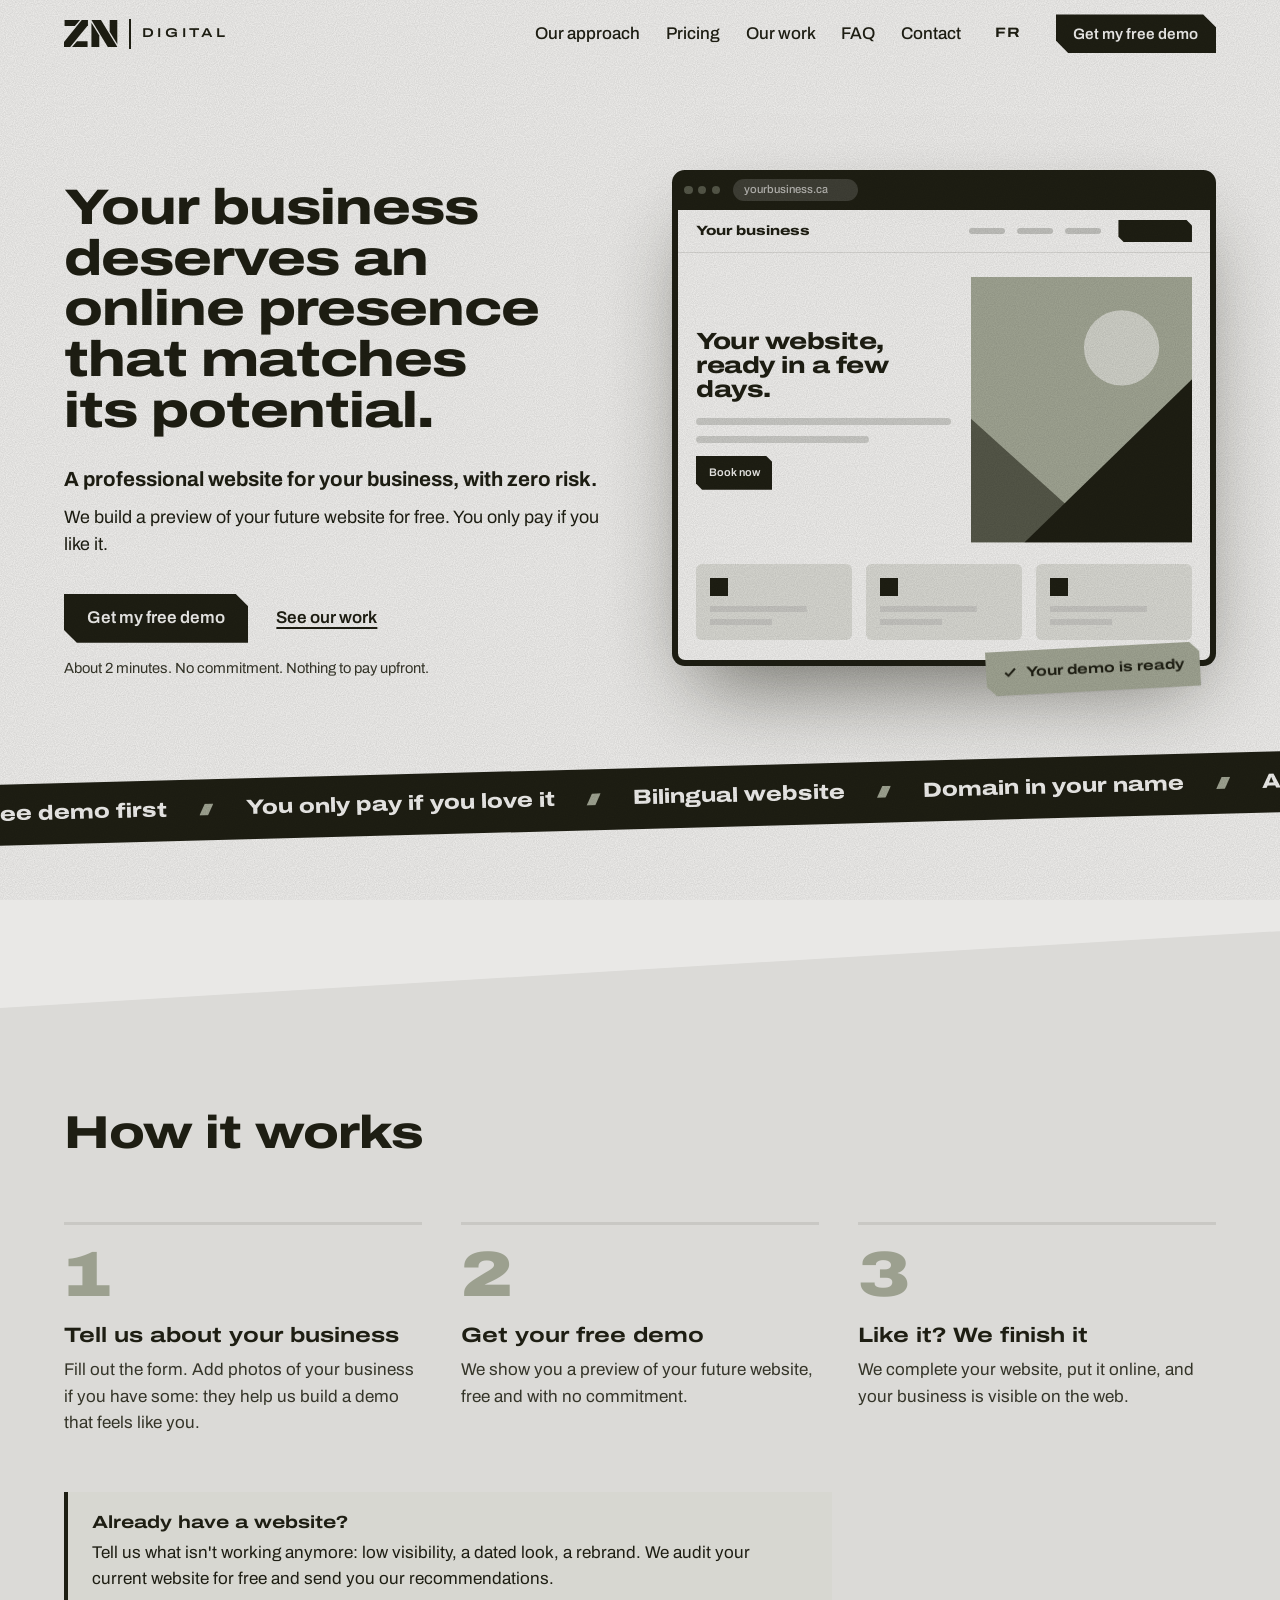
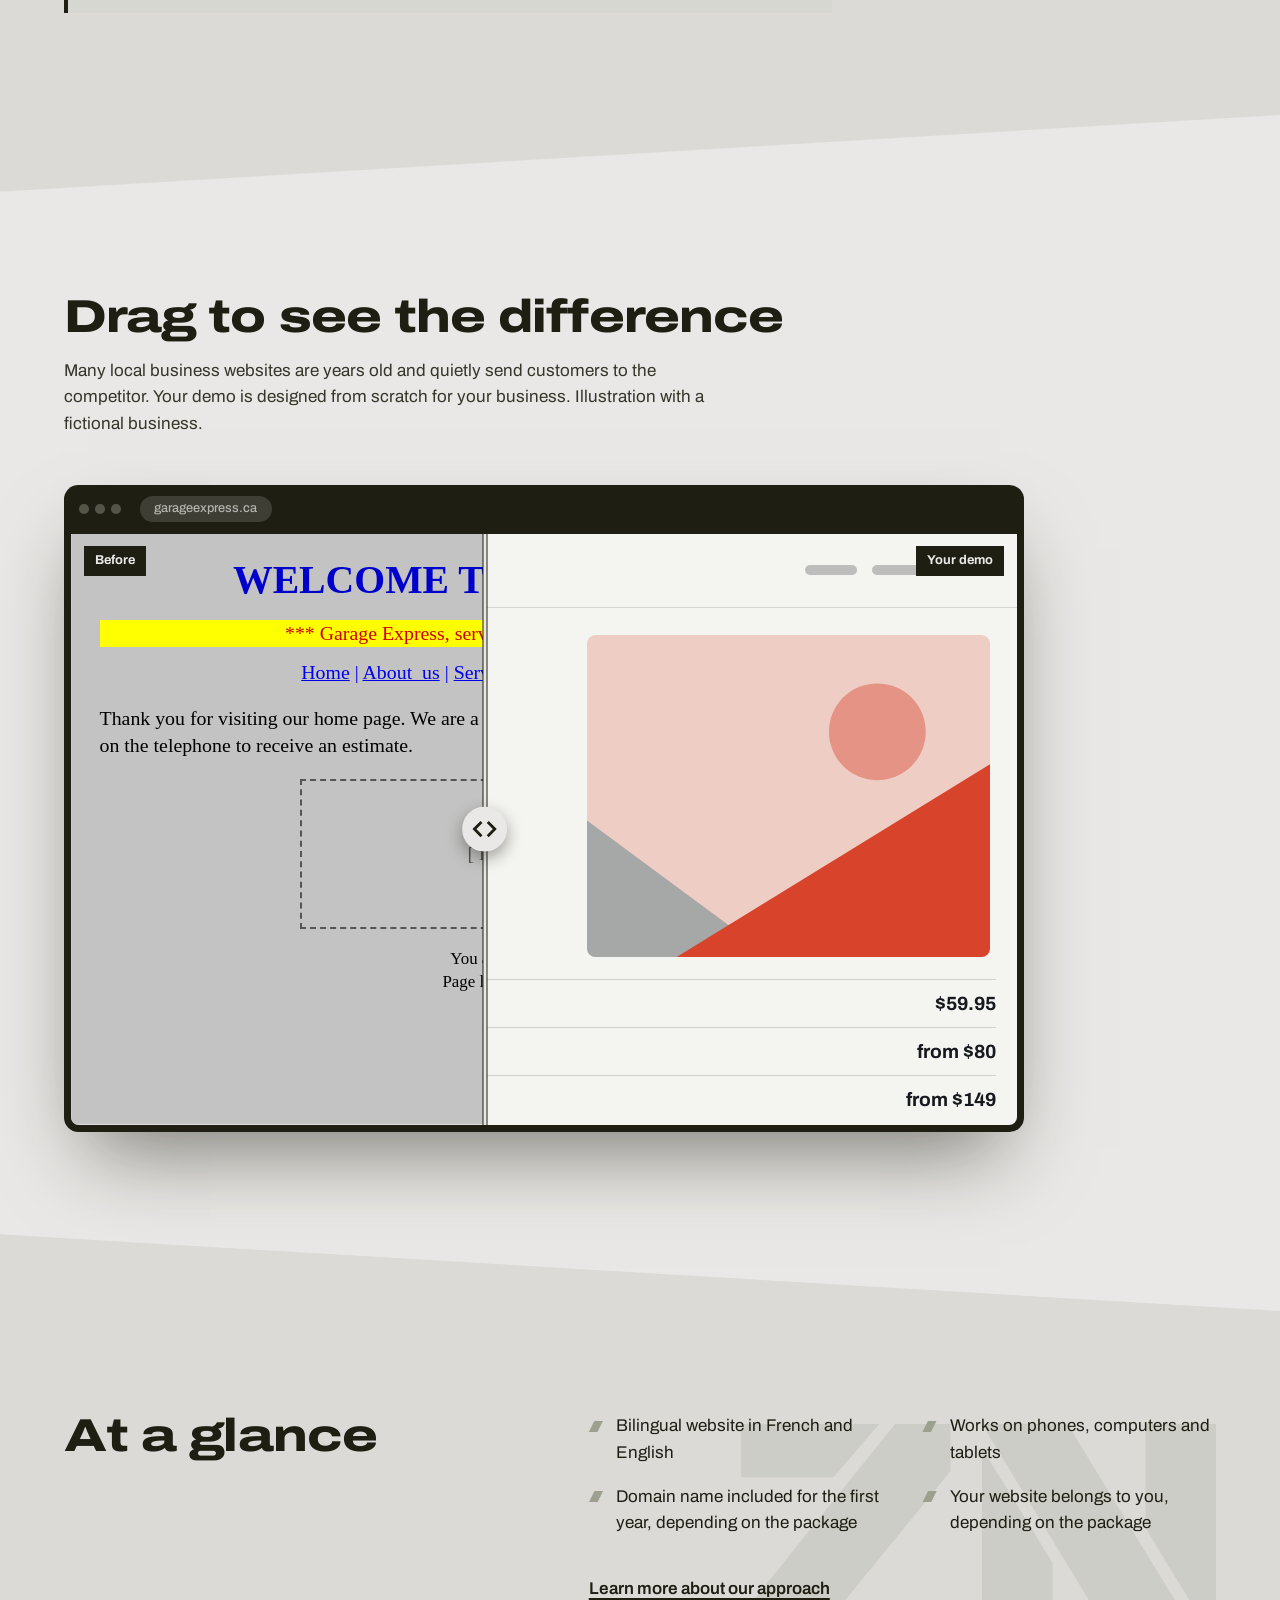
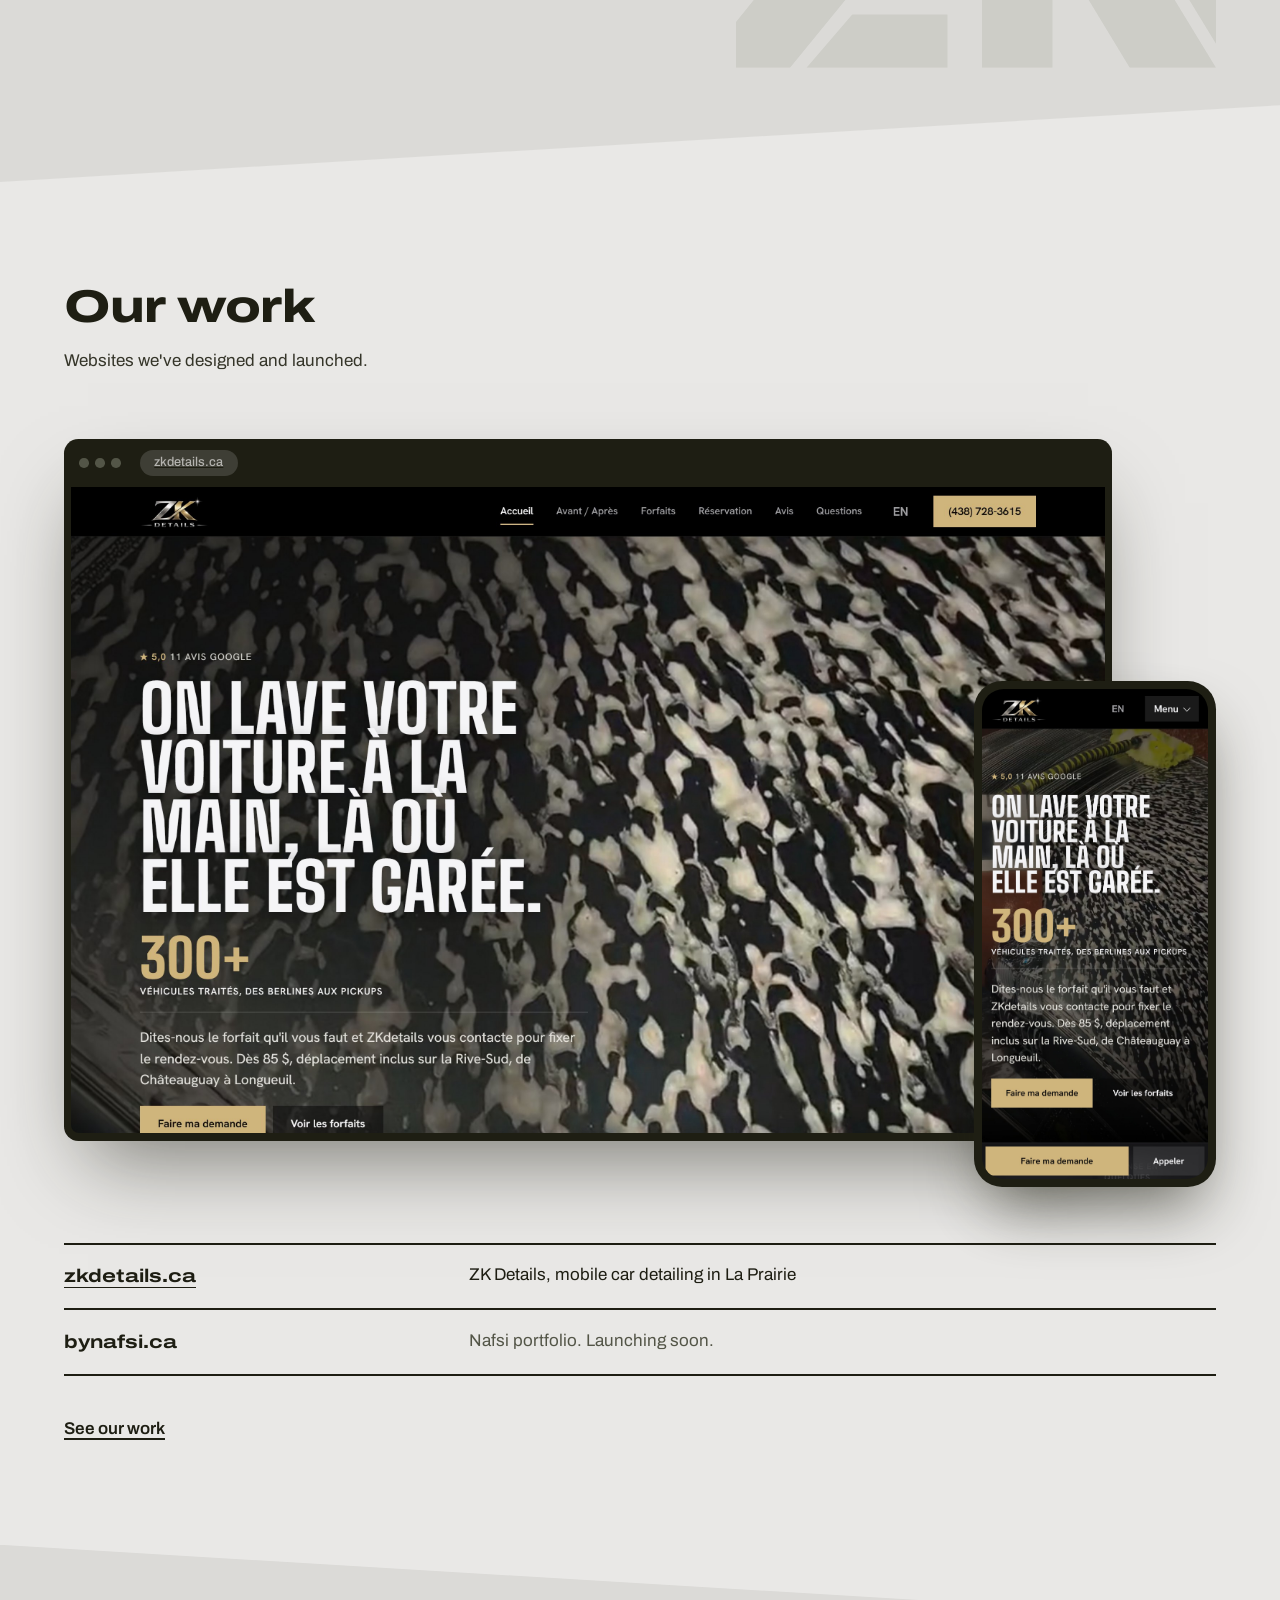
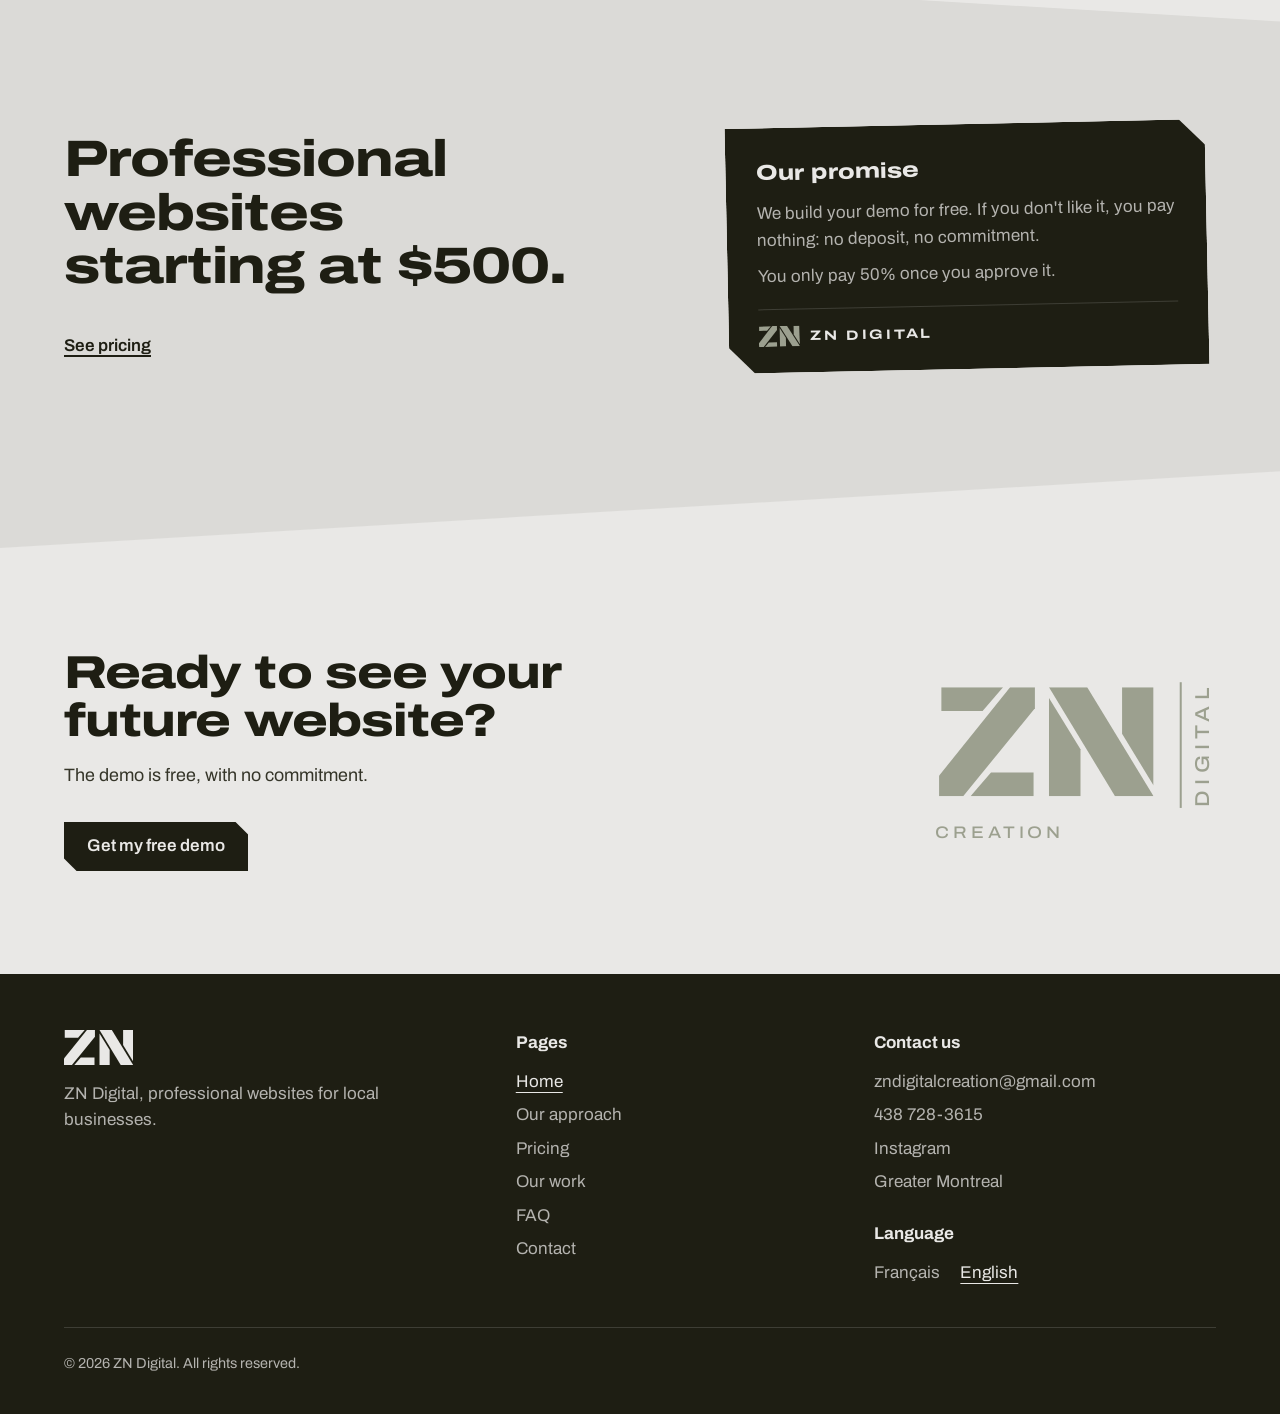
==== en/index.html @ 9d5d1d51 "Fonds crème au lieu du vert : vert réservé aux accents, pied de page kaki Co-Authored-By: Claude Opu" ====
<!doctype html>
<html lang="en-CA">
<head>
  <meta charset="utf-8">
  <meta name="viewport" content="width=device-width, initial-scale=1">
  <title>ZN Digital | Website Design and Marketing in Montreal</title>
  <meta name="description" content="ZN Digital helps Montreal small businesses with website design, SEO, branding and social media. Request a quote.">
  <link rel="canonical" href="https://aymenzakaria66-bot.github.io/zndigital-site/en/">
  <link rel="alternate" hreflang="fr-CA" href="https://aymenzakaria66-bot.github.io/zndigital-site/">
  <link rel="alternate" hreflang="en-CA" href="https://aymenzakaria66-bot.github.io/zndigital-site/en/">
  <link rel="alternate" hreflang="x-default" href="https://aymenzakaria66-bot.github.io/zndigital-site/">
  <meta property="og:title" content="ZN Digital | Website Design and Marketing in Montreal">
  <meta property="og:description" content="ZN Digital helps Montreal small businesses with website design, SEO, branding and social media. Request a quote.">
  <meta property="og:type" content="website">
  <meta property="og:locale" content="en_CA">
  <meta name="theme-color" content="#E9E8E6">
  <link rel="icon" type="image/svg+xml" href="../assets/favicon.svg">
  <link rel="preconnect" href="https://fonts.googleapis.com">
  <link rel="preconnect" href="https://fonts.gstatic.com" crossorigin>
  <link href="https://fonts.googleapis.com/css2?family=Archivo:wdth,wght@62..125,100..900&display=swap" rel="stylesheet">
  <link rel="stylesheet" href="../styles.css">
  <script>document.documentElement.classList.add("js");</script>
  <script type="application/ld+json">
  {
    "@context": "https://schema.org",
    "@type": "ProfessionalService",
    "name": "ZN Digital",
    "description": "Professional website design for businesses in Greater Montreal.",
    "email": "zndigitalcreation@gmail.com",
    "telephone": "+1-438-728-3615",
    "areaServed": "Greater Montreal",
    "sameAs": ["https://www.instagram.com/zndigitalcreation/"]
  }
  </script>
</head>
<body>
  <a class="skip" href="#contenu">Skip to content</a>

  <svg width="0" height="0" class="defs" aria-hidden="true">
    <symbol id="zn" viewBox="0 0 640 325">
      <polygon points="7,0 191,0 130,71 7,71"/>
      <polygon points="212,0 286,0 286,63 72,325 0,325 0,264"/>
      <polygon points="155,254 282,254 282,325 94,325"/>
      <polygon points="328,32 422,185 422,325 328,325"/>
      <polygon points="328,0 442,0 640,325 525,325"/>
      <polygon points="546,0 640,0 640,293 546,139"/>
    </symbol>
  </svg>

  <header class="entete">
    <a class="marque" href="index.html" aria-label="ZN Digital, home">
      <svg class="marque-zn" viewBox="0 0 640 325" aria-hidden="true"><use href="#zn"/></svg>
      <span class="marque-trait" aria-hidden="true"></span>
      <span class="marque-nom">Digital</span>
    </a>
    <nav class="nav" id="nav" aria-label="Main navigation">
      <a href="presentation.html">Our approach</a>
      <a href="forfaits.html">Pricing</a>
      <a href="portfolio.html">Our work</a>
      <a href="faq.html">FAQ</a>
      <a href="contact.html">Contact</a>
      <a class="bouton bouton-encre nav-cta" href="contact.html">Get my free demo</a>
    </nav>
    <a class="langue" href="../index.html" hreflang="fr" lang="fr" aria-label="Version française">FR</a>
    <a class="bouton bouton-encre entete-cta" href="contact.html">Get my free demo</a>
    <button class="menu-bouton" type="button" aria-expanded="false" aria-controls="nav">
      Menu
      <svg viewBox="0 0 16 16" aria-hidden="true"><path d="M7 0h2v7h7v2H9v7H7V9H0V7h7z"/></svg>
    </button>
  </header>

  <main id="contenu">

    <section class="bloc bloc-sauge hero">
      <div class="contenant">
        <div>
          <h1>Your business deserves an online presence that matches its potential.</h1>
          <p class="accroche">A professional website for your business, with zero risk.</p>
          <p class="chapo">We build a preview of your future website for free. You only pay if you like it.</p>
          <div class="actions">
            <a class="bouton bouton-encre" href="contact.html">Get my free demo</a>
            <a class="lien" href="portfolio.html">See our work</a>
          </div>
          <p class="rassurance">About 2 minutes. No commitment. Nothing to pay upfront.</p>
        </div>
        <div class="chantier" role="img" aria-label="Animation: a website builds itself in a browser window.">
          <div class="ch-fenetre">
            <div class="ch-barre"><span></span><span></span><span></span><b class="ch-url"><span style="--n:15">yourbusiness.ca</span></b></div>
            <div class="ch-site">
              <div class="ch-nav">
                <span class="ch-logo">Your business</span>
                <span class="ch-liens"><span></span><span></span><span></span></span>
                <span class="ch-nav-btn"></span>
              </div>
              <div class="ch-hero">
                <div>
                  <p class="ch-titre"><span>Your website,</span><span>ready in a few days.</span></p>
                  <span class="ch-ligne"></span>
                  <span class="ch-ligne courte"></span>
                  <span class="ch-btn">Book now</span>
                </div>
                <svg class="ch-image" viewBox="0 0 100 120" preserveAspectRatio="xMidYMid slice">
                  <rect width="100" height="120" style="fill:var(--sauge)"/>
                  <circle cx="68" cy="32" r="17" style="fill:var(--os);opacity:.6"/>
                  <polygon points="0,120 0,64 62,120" style="fill:var(--encre-mi)"/>
                  <polygon points="24,120 100,46 100,120" style="fill:var(--encre)"/>
                </svg>
              </div>
              <div class="ch-cartes"><span></span><span></span><span></span></div>
            </div>
          </div>
          <p class="ch-badge"><svg viewBox="0 0 16 16"><path d="M6.2 11.6 2.4 7.8l1.4-1.4 2.4 2.4 6-6 1.4 1.4z"/></svg>Your demo is ready</p>
        </div>
      </div>
      <div class="bandeau" aria-hidden="true"><div class="bandeau-piste"><span>Free demo first</span><span>You only pay if you love it</span><span>Bilingual website</span><span>Domain in your name</span><span>A real person answers</span><span>South Shore and Greater Montreal</span><span>Free demo first</span><span>You only pay if you love it</span><span>Bilingual website</span><span>Domain in your name</span><span>A real person answers</span><span>South Shore and Greater Montreal</span></div></div>
      <p class="sr-only">Free demo first. You only pay if you love it. Bilingual website. Domain in your name. A real person answers. South Shore and Greater Montreal.</p>
    </section>

    <section class="bloc bloc-os">
      <div class="contenant">
        <h2>How it works</h2>
        <ol class="etapes">
          <li>
            <h3>Tell us about your business</h3>
            <p>Fill out the form. Add photos of your business if you have some: they help us build a demo that feels like you.</p>
          </li>
          <li>
            <h3>Get your free demo</h3>
            <p>We show you a preview of your future website, free and with no commitment.</p>
          </li>
          <li>
            <h3>Like it? We finish it</h3>
            <p>We complete your website, put it online, and your business is visible on the web.</p>
          </li>
        </ol>
        <div class="note">
          <h3>Already have a website?</h3>
          <p>Tell us what isn't working anymore: low visibility, a dated look, a rebrand. We audit your current website for free and send you our recommendations.</p>
        </div>
      </div>
    </section>


    <section class="bloc bloc-sauge">
      <div class="contenant">
        <h2>Drag to see the difference</h2>
        <p class="intro">Many local business websites are years old and quietly send customers to the competitor. Your demo is designed from scratch for your business. Illustration with a fictional business.</p>
        <div class="comparateur" style="--pos: 50%">
          <div class="cmp-barre" aria-hidden="true"><span></span><span></span><span></span><b class="cmp-url-avant">garageexpress.ca/accueil.htm</b><b class="cmp-url-apres">garageexpress.ca</b></div>
          <div class="cmp-cadre">
            <div class="cmp-apres" aria-hidden="true">
              <div class="mq" style="--m-fond:#F4F4F1;--m-texte:#16191D;--m-accent:#D7432B" data-police="large">
                <div class="mq-site">
                  <div class="mq-nav"><span class="mq-nom">Garage Express</span><span class="mq-liens"><span></span><span></span><span></span></span></div>
                  <div class="mq-hero">
                    <div>
                      <p class="mq-titre">Your car in good hands.</p>
                      <span class="mq-btn">Book an appointment</span>
                    </div>
                    <svg class="mq-image" viewBox="0 0 100 80" preserveAspectRatio="xMidYMid slice">
                      <rect width="100" height="80" style="fill:color-mix(in srgb, var(--m-accent) 22%, var(--m-fond))"/>
                      <circle cx="72" cy="24" r="12" style="fill:color-mix(in srgb, var(--m-accent) 55%, var(--m-fond))"/>
                      <polygon points="0,80 0,46 46,80" style="fill:color-mix(in srgb, var(--m-texte) 35%, var(--m-fond))"/>
                      <polygon points="22,80 100,32 100,80" style="fill:var(--m-accent)"/>
                    </svg>
                  </div>
                  <div class="mq-detail"><ul class="mq-services"><li><span>Oil change</span><b>$59.95</b></li><li><span>Winter tires</span><b>from $80</b></li><li><span>Brakes</span><b>from $149</b></li></ul></div>
                </div>
              </div>
            </div>
            <div class="cmp-avant" aria-hidden="true">
              <p class="va-titre">WELCOME TO OUR WEB SITE!!!</p>
              <p class="va-defile">*** Garage Express, serving the South Shore, call us today!! ***</p>
              <p class="va-menu"><u>Home</u> | <u>About_us</u> | <u>Services.htm</u> | <u>Photos (broken)</u> | <u>Contact!!</u></p>
              <p class="va-texte">Thank you for visiting our home page. We are a company that does quality work for a fair price. Please call us on the telephone to receive an estimate.</p>
              <p class="va-image">[ image not found ]</p>
              <p class="va-compteur">You are visitor No. 004,182<br>Page last updated: 11/03/2012</p>
            </div>
            <span class="cmp-etiquette avant">Before</span>
            <span class="cmp-etiquette apres">Your demo</span>
            <span class="cmp-poignee" aria-hidden="true"></span>
            <input class="cmp-curseur" type="range" min="0" max="100" value="50" aria-label="Compare the old website and the demo">
          </div>
        </div>
      </div>
    </section>

    <section class="bloc bloc-os inverse">
      <svg class="fragment" viewBox="0 0 640 325" aria-hidden="true"><use href="#zn"/></svg>
      <div class="contenant deux">
        <h2>At a glance</h2>
        <div>
          <ul class="puces">
            <li>Bilingual website in French and English</li>
            <li>Works on phones, computers and tablets</li>
            <li>Domain name included for the first year, depending on the package</li>
            <li>Your website belongs to you, depending on the package</li>
          </ul>
          <p class="suite"><a class="lien" href="presentation.html">Learn more about our approach</a></p>
        </div>
      </div>
    </section>

    <section class="bloc bloc-sauge">
      <div class="contenant">
        <h2>Our work</h2>
        <p class="intro">Websites we've designed and launched.</p>
        <a class="vitrine" href="https://zkdetails.ca" target="_blank" rel="noopener" aria-label="Visit zkdetails.ca (new tab)">
          <div class="ecran">
            <div class="ecran-barre" aria-hidden="true"><span></span><span></span><span></span><b>zkdetails.ca</b></div>
            <div class="ecran-vue">
              <div class="ecran-page">
                <img src="../assets/zkdetails-ordi.jpg" alt="The ZK Details website on a computer" width="2880" height="1800" loading="lazy">
                <img src="../assets/zkdetails-suite-1.jpg" alt="" width="2160" height="1350" loading="lazy">
                <img src="../assets/zkdetails-suite-2.jpg" alt="" width="2160" height="1350" loading="lazy">
                <img src="../assets/zkdetails-suite-3.jpg" alt="" width="2160" height="1350" loading="lazy">
                <img src="../assets/zkdetails-suite-4.jpg" alt="" width="2160" height="1350" loading="lazy">
              </div>
            </div>
          </div>
          <div class="telephone">
            <img src="../assets/zkdetails-mobile.jpg" alt="The same website on a phone" width="1170" height="2532" loading="lazy">
          </div>
        </a>
        <ul class="projets">
          <li><a class="domaine" href="https://zkdetails.ca" target="_blank" rel="noopener">zkdetails.ca</a><span>ZK Details, mobile car detailing in La Prairie</span></li>
          <li><span class="domaine">bynafsi.ca</span><span class="attente">Nafsi portfolio. Launching soon.</span></li>
        </ul>
        <p class="suite"><a class="lien" href="portfolio.html">See our work</a></p>
      </div>
    </section>

    <section class="bloc bloc-os inverse prix">
      <div class="contenant">
        <div>
          <h2>Professional websites starting at $500.</h2>
          <p class="suite"><a class="lien" href="forfaits.html">See pricing</a></p>
        </div>
        <div class="engagement">
          <p class="engagement-titre">Our promise</p>
          <p>We build your demo for free. If you don't like it, you pay nothing: no deposit, no commitment.</p>
          <p>You only pay 50% once you approve it.</p>
          <p class="engagement-signature"><svg viewBox="0 0 640 325" aria-hidden="true"><use href="#zn"/></svg>ZN Digital</p>
        </div>
      </div>
    </section>

    <section class="bloc bloc-sauge appel">
      <svg class="fragment gauche" viewBox="0 0 640 325" aria-hidden="true"><use href="#zn"/></svg>
      <div class="contenant">
        <svg class="embleme logo-complet sur-encre" viewBox="-15 -20 840 480" aria-hidden="true"><use href="#zn" width="640" height="325"/><rect x="718" y="-15" width="6" height="375"/><text transform="translate(805 357) rotate(-90)" font-size="60" textLength="357" lengthAdjust="spacing">DIGITAL</text><text x="-12" y="451" font-size="50" textLength="374" lengthAdjust="spacing">CREATION</text></svg>
        <h2>Ready to see your future website?</h2>
        <p>The demo is free, with no commitment.</p>
        <a class="bouton bouton-encre" href="contact.html">Get my free demo</a>
      </div>
    </section>
  </main>

  <div class="barre-mobile">
    <a class="bouton bouton-os" href="tel:+14387283615">Call</a>
    <a class="bouton bouton-encre" href="contact.html">My free demo</a>
  </div>

  <footer class="pied">
    <div class="contenant pied-grille">
      <div class="pied-marque">
        <svg viewBox="0 0 640 325" role="img" aria-label="ZN Digital"><use href="#zn"/></svg>
        <p>ZN Digital, professional websites for local businesses.</p>
      </div>
      <nav aria-label="Footer">
        <p class="pied-titre">Pages</p>
        <ul>
          <li><a href="index.html" aria-current="page">Home</a></li>
          <li><a href="presentation.html">Our approach</a></li>
          <li><a href="forfaits.html">Pricing</a></li>
          <li><a href="portfolio.html">Our work</a></li>
          <li><a href="faq.html">FAQ</a></li>
          <li><a href="contact.html">Contact</a></li>
        </ul>
      </nav>
      <div>
        <p class="pied-titre">Contact us</p>
        <ul>
          <li><a href="mailto:zndigitalcreation@gmail.com">zndigitalcreation@gmail.com</a></li>
          <li><a href="tel:+14387283615">438 728-3615</a></li>
          <li><a href="https://www.instagram.com/zndigitalcreation/" target="_blank" rel="noopener">Instagram</a></li>
          <li>Greater Montreal</li>
        </ul>
        <p class="pied-titre pied-langues-titre">Language</p>
        <p class="pied-langues">
          <a href="../index.html" hreflang="fr" lang="fr">Français</a>
          <a href="index.html" hreflang="en" lang="en" aria-current="true">English</a>
        </p>
      </div>
      <p class="pied-bas">© <span id="annee">2026</span> ZN Digital. All rights reserved.</p>
    </div>
  </footer>

  <script src="../script.js"></script>
</body>
</html>
---- styles.css ----
/* ZN Digital : les couleurs exactes des logos.
   Vert (#9CA08F) et crème (#E9E8E6), celles du logo crème sur vert, sont les couleurs principales.
   Le kaki foncé (#1E1E13) est tertiaire : texte, boutons et petits accents.
   Les nuances plus bas sont des mélanges de ces trois couleurs. */
:root {
  --sauge: #9CA08F;
  --encre: #1E1E13;
  --os: #E9E8E6;

  --sauge-fonce: color-mix(in srgb, var(--encre) 10%, var(--sauge));
  --encre-mi: color-mix(in srgb, var(--encre) 58%, var(--sauge));
  --encre-doux: color-mix(in srgb, var(--encre) 82%, var(--sauge));
  --encre-trait: color-mix(in srgb, var(--os) 16%, var(--encre));
  --os-doux: color-mix(in srgb, var(--os) 74%, var(--encre));

  --large: "wdth" 125;
  --marge: clamp(1.25rem, 5vw, 5rem);
  --coupe: clamp(2rem, 6vw, 6rem);      /* hauteur des coupes diagonales */
  --respire: clamp(4rem, 8vw, 7rem);    /* espace vertical des sections */
  --ease: cubic-bezier(.2, .8, .2, 1);
}

*, *::before, *::after { box-sizing: border-box; }

html { scroll-behavior: smooth; scroll-padding-top: 5rem; }

body {
  margin: 0;
  background: var(--sauge);
  color: var(--encre);
  font-family: "Archivo", "Helvetica Neue", Arial, sans-serif;
  font-size: 1.0625rem;
  line-height: 1.55;
  -webkit-font-smoothing: antialiased;
}

h1, h2, h3, p, ul, ol, dl, dd, fieldset { margin: 0; padding: 0; }
ul, ol { list-style: none; }
fieldset { border: 0; min-width: 0; }
a { color: inherit; }
svg { display: block; }
img { max-width: 100%; }
.defs { position: absolute; }

h1, h2 {
  font-variation-settings: var(--large);
  font-weight: 800;
  letter-spacing: -0.02em;
  text-wrap: balance;
}
h1 { font-size: clamp(2.3rem, 4.8vw, 4.4rem); line-height: 1.02; }
h2 { font-size: clamp(1.9rem, 3.6vw, 3.25rem); line-height: 1.04; max-width: 20ch; }
h3 { font-variation-settings: var(--large); font-weight: 700; font-size: 1.3rem; line-height: 1.2; }

.chapo { font-size: clamp(1.1rem, 1.4vw, 1.3rem); line-height: 1.5; max-width: 36em; }

:focus-visible { outline: 3px solid currentColor; outline-offset: 3px; }

.skip {
  position: absolute; left: 1rem; top: -4rem; z-index: 40;
  background: var(--encre); color: var(--os); padding: .6rem 1rem;
}
.skip:focus { top: 1rem; }

.contenant { position: relative; z-index: 1; max-width: 82rem; margin-inline: auto; padding-inline: var(--marge); }

/* ---------- Boutons et liens ---------- */
.bouton {
  display: inline-block;
  font: inherit; font-weight: 600; line-height: 1.2;
  padding: .9rem 1.45rem;
  border: 0; text-decoration: none; cursor: pointer;
  /* coin coupé, comme les lettres du logo ; balayage diagonal au survol */
  clip-path: polygon(0 0, calc(100% - .8rem) 0, 100% .8rem, 100% 100%, .8rem 100%, 0 calc(100% - .8rem));
  background-size: 260% 100%;
  background-position: 100% 0;
  transition: background-position .45s var(--ease);
}
.bouton:hover { background-position: 0 0; }
.bouton:focus-visible { clip-path: none; }
.bouton-encre { color: var(--os); background-image: linear-gradient(115deg, var(--encre-mi) 50%, var(--encre) 50.1%); }
.bouton-os { color: var(--encre); background-image: linear-gradient(115deg, var(--sauge) 50%, var(--os) 50.1%); }

.lien { font-weight: 600; text-underline-offset: .25em; text-decoration-thickness: 2px; }
.lien:hover { text-decoration-thickness: 3px; }

.actions { display: flex; flex-wrap: wrap; align-items: center; gap: 1rem 1.75rem; margin-top: 2.25rem; }

/* ---------- En-tête ---------- */
.entete {
  position: sticky; top: 0; z-index: 20;
  display: flex; align-items: center; gap: 2rem;
  padding: .9rem var(--marge);
  background: var(--sauge);
  transition: box-shadow .25s;
}
.entete.defilee { box-shadow: 0 .7rem 1.6rem -1rem rgba(30, 30, 19, .65); }
.marque { display: flex; align-items: center; gap: .7rem; text-decoration: none; margin-right: auto; }
.marque-zn { height: 1.7rem; width: auto; fill: currentColor; }
.marque-trait { width: 2px; height: 1.9rem; background: currentColor; }
.marque-nom {
  font-variation-settings: var(--large); font-weight: 600;
  font-size: .8rem; letter-spacing: .28em; text-transform: uppercase;
}
.nav { display: flex; align-items: center; gap: 1.6rem; }
.nav a { text-decoration: none; font-weight: 500; }
.nav a:hover, .nav a[aria-current="page"] { text-decoration: underline; text-underline-offset: .3em; text-decoration-thickness: 2px; }
.nav a.nav-cta { display: none; text-decoration: none; }
.entete-cta { padding: .65rem 1.1rem; font-size: .95rem; }
.langue {
  font-variation-settings: var(--large); font-weight: 700; font-size: .85rem; letter-spacing: .08em;
  text-decoration: none; padding: .3rem .15rem; border-bottom: 2px solid transparent;
}
.langue:hover { border-bottom-color: currentColor; }
.menu-bouton {
  display: none; align-items: center; gap: .55rem;
  font: inherit; font-weight: 600; color: var(--encre);
  background: none; border: 2px solid var(--encre); padding: .45rem .9rem; cursor: pointer;
}
.menu-bouton svg { width: 1rem; height: 1rem; fill: currentColor; transition: transform .25s var(--ease); }
.menu-bouton[aria-expanded="true"] svg { transform: rotate(45deg); }

/* ---------- Sections et coupes diagonales ---------- */
.bloc { position: relative; overflow: clip; padding: var(--respire) 0 calc(var(--respire) + var(--coupe)); }
.bloc + .bloc {
  margin-top: calc(var(--coupe) * -1);
  padding-top: calc(var(--respire) + var(--coupe));
  clip-path: polygon(0 var(--coupe), 100% 0, 100% 100%, 0 100%);
}
.bloc + .bloc.inverse { clip-path: polygon(0 0, 100% var(--coupe), 100% 100%, 0 100%); }
main > .bloc:last-child { padding-bottom: var(--respire); }
.bloc-sauge { background: var(--sauge); }
.bloc-os { background: var(--os); }
.bloc-encre { background: var(--encre); color: var(--os); }

.intro { margin-top: 1rem; max-width: 40em; }
.bloc-os .intro { color: var(--encre-doux); }
.bloc-encre .intro { color: var(--os-doux); }

/* Grands fragments du monogramme en fond */
.fragment {
  position: absolute; right: -14%; bottom: -4%; width: min(76rem, 95vw); height: auto;
  pointer-events: none;
  transform: translateY(var(--par, 0px)) rotate(-7deg);
}
.fragment.gauche { right: auto; left: -18%; bottom: auto; top: 14%; transform: translateY(var(--par, 0px)) rotate(6deg); }
.bloc-sauge .fragment { fill: var(--sauge-fonce); }
.bloc-encre .fragment { fill: color-mix(in srgb, var(--os) 5%, var(--encre)); }

/* ---------- Haut de page : accueil ---------- */
.hero .contenant {
  display: grid; grid-template-columns: minmax(0, 1fr) minmax(0, 1fr);
  align-items: center; gap: clamp(2rem, 5vw, 5rem); max-width: 90rem;
}
.hero h1 { max-width: 18ch; font-size: clamp(2.2rem, 3.9vw, 3.7rem); }
.accroche { margin-top: 1.75rem; font-weight: 700; font-size: clamp(1.15rem, 1.6vw, 1.4rem); max-width: 30em; }
.hero .chapo { margin-top: .5rem; }
/* Démo qui se construit dans une fenêtre de navigateur (une seule fois, au chargement) */
.chantier { position: relative; container-type: inline-size; padding-bottom: 1.6rem; }
.ch-fenetre {
  font-size: 2.6cqi;
  background: var(--encre); border-radius: .9em; padding: 0 .4em .4em;
  box-shadow: 0 2.5rem 5rem -1.5rem rgba(30, 30, 19, .6);
  animation: ch-entree .6s var(--ease) .1s both;
}
.ch-barre { display: flex; align-items: center; gap: .38em; padding: .65em .45em; }
.ch-barre > span { width: .6em; height: .6em; border-radius: 50%; background: var(--encre-mi); }
.ch-url {
  margin-left: .7em; padding: .2em .9em; border-radius: 1em; min-width: 11em;
  background: var(--encre-trait); color: var(--os-doux); font-weight: 500; font-size: .8em;
}
.ch-url span { display: inline-block; animation: ch-taper .7s steps(var(--n)) .55s both; }
.ch-site { background: var(--os); border-radius: 0 0 .5em .5em; overflow: hidden; color: var(--encre); }

.ch-nav {
  display: flex; align-items: center; gap: 1.2em; height: 3em; padding: 0 1.3em;
  border-bottom: 1px solid color-mix(in srgb, var(--encre) 12%, var(--os));
  animation: ch-descendre .5s var(--ease) 1.2s both;
}
.ch-logo { font-variation-settings: var(--large); font-weight: 800; font-size: .95em; margin-right: auto; }
.ch-liens { display: flex; gap: .8em; }
.ch-liens span { width: 2.6em; height: .42em; border-radius: .3em; background: color-mix(in srgb, var(--encre) 22%, var(--os)); }
.ch-nav-btn {
  width: 5.2em; height: 1.6em; background: var(--encre);
  clip-path: polygon(0 0, calc(100% - .4em) 0, 100% .4em, 100% 100%, .4em 100%, 0 calc(100% - .4em));
}

.ch-hero { display: grid; grid-template-columns: minmax(0, 1.15fr) minmax(0, 1fr); gap: 1.4em; padding: 1.7em 1.3em 1.5em; align-items: center; }
.ch-titre { font-variation-settings: var(--large); font-weight: 800; font-size: 1.65em; line-height: 1.04; letter-spacing: -.02em; }
.ch-titre span { display: block; animation: ch-coupe .8s var(--ease) both; }
.ch-titre span:first-child { animation-delay: 1.65s; }
.ch-titre span:last-child { animation-delay: 1.8s; }
.ch-ligne {
  display: block; height: .5em; margin-top: .75em; border-radius: .3em;
  background: color-mix(in srgb, var(--encre) 18%, var(--os));
  transform-origin: left; animation: ch-etirer .5s var(--ease) 2.1s both;
}
.ch-ligne:first-of-type { margin-top: 1.1em; }
.ch-ligne.courte { width: 68%; animation-delay: 2.2s; }
.ch-btn {
  display: inline-block; margin-top: 1.2em; padding: .75em 1.15em;
  background: var(--encre); color: var(--os); font-size: .78em; font-weight: 600;
  clip-path: polygon(0 0, calc(100% - .55em) 0, 100% .55em, 100% 100%, .55em 100% , 0 calc(100% - .55em));
  animation: ch-surgir .45s cubic-bezier(.3, 1.6, .5, 1) 2.45s both;
}
.ch-image { display: block; width: 100%; height: auto; aspect-ratio: 5 / 6; animation: ch-balayer .9s var(--ease) 1.4s both; }

.ch-cartes { display: grid; grid-template-columns: repeat(3, minmax(0, 1fr)); gap: 1em; padding: 0 1.3em 1.4em; }
.ch-cartes span {
  height: 5.4em; border-radius: .4em;
  background:
    linear-gradient(var(--encre) 0 0) 1em 1em / 1.3em 1.3em no-repeat,
    linear-gradient(color-mix(in srgb, var(--encre) 20%, var(--os)) 0 0) 1em 3em / 62% .45em no-repeat,
    linear-gradient(color-mix(in srgb, var(--encre) 20%, var(--os)) 0 0) 1em 3.9em / 40% .45em no-repeat,
    color-mix(in srgb, var(--sauge) 30%, var(--os));
  animation: ch-monter .5s var(--ease) both;
}
.ch-cartes span:nth-child(1) { animation-delay: 2.65s; }
.ch-cartes span:nth-child(2) { animation-delay: 2.77s; }
.ch-cartes span:nth-child(3) { animation-delay: 2.89s; }

.ch-badge {
  position: absolute; right: 1rem; bottom: 0;
  display: flex; align-items: center; gap: .55em;
  padding: .8em 1.15em; background: var(--os); color: var(--encre);
  font-variation-settings: var(--large); font-weight: 700; font-size: clamp(.85rem, 1.1vw, 1rem);
  clip-path: polygon(0 0, calc(100% - .7em) 0, 100% .7em, 100% 100%, .7em 100%, 0 calc(100% - .7em));
  filter: drop-shadow(0 .8rem 1.2rem rgba(30, 30, 19, .35));
  transform: rotate(-3deg);
  animation: ch-tampon .5s cubic-bezier(.3, 1.5, .5, 1) 3.3s both;
}
.ch-badge svg { width: 1.15em; height: 1.15em; fill: var(--encre); }
/* L'animation attend que la fenêtre soit visible (utile sur téléphone, où elle est sous le texte) */
.js .chantier:not(.joue) .ch-fenetre,
.js .chantier:not(.joue) .ch-fenetre *,
.js .chantier:not(.joue) .ch-badge { animation-play-state: paused; }

@keyframes ch-entree  { from { opacity: 0; transform: translateY(1.5rem) scale(.97); } }
@keyframes ch-taper   { from { clip-path: inset(0 100% 0 0); } to { clip-path: inset(0 0 0 0); } }
@keyframes ch-descendre { from { opacity: 0; transform: translateY(-100%); } }
@keyframes ch-coupe   { from { clip-path: polygon(0 -10%, 0 -10%, -15% 115%, 0 115%); } to { clip-path: polygon(0 -10%, 115% -10%, 100% 115%, 0 115%); } }
@keyframes ch-etirer  { from { transform: scaleX(0); } }
@keyframes ch-surgir  { from { opacity: 0; transform: scale(.6); } }
@keyframes ch-balayer { from { clip-path: polygon(0 0, 0 0, 0 100%, 0 100%); } to { clip-path: polygon(0 0, 130% 0, 100% 100%, 0 100%); } }
@keyframes ch-monter  { from { opacity: 0; transform: translateY(1em); } }
@keyframes ch-tampon  { from { opacity: 0; transform: rotate(-3deg) scale(1.5); } }

/* ---------- Haut de page : pages intérieures ---------- */
.tete { padding-top: clamp(3rem, 7vw, 6rem); }
.tete h1 { max-width: 18ch; }
.tete .chapo { margin-top: 1.5rem; }
.tete .fragment { width: min(46rem, 72vw); right: -8%; top: 8%; bottom: auto; }

/* ---------- Mises en page communes ---------- */
.deux {
  display: grid; grid-template-columns: minmax(0, 1fr) minmax(0, 1.4fr);
  gap: 2rem clamp(2rem, 6vw, 6rem); align-items: start;
}
.texte p { max-width: 36em; }
.texte p + p { margin-top: 1rem; }
.texte h3 + p { margin-top: .7rem; }
.texte h3 { font-size: clamp(1.35rem, 2.2vw, 1.8rem); font-weight: 800; }

/* Liste à puces en forme de coupe */
.puces { display: grid; grid-template-columns: repeat(2, minmax(0, 1fr)); gap: 1.1rem 2.5rem; }
.puces li { position: relative; padding-left: 1.7rem; }
.puces li::before {
  content: ""; position: absolute; left: 0; top: .42em;
  width: .9rem; height: .72rem; background: currentColor;
  clip-path: polygon(40% 0, 100% 0, 60% 100%, 0 100%);
}
.bloc-encre .puces li::before { background: var(--sauge); }
.puces.une { grid-template-columns: 1fr; }

/* Étapes : la ligne se trace et les chiffres se remplissent au défilement */
.etapes {
  counter-reset: etape;
  display: grid; grid-template-columns: repeat(3, minmax(0, 1fr));
  gap: 2.5rem clamp(1.5rem, 3vw, 3rem);
  margin-top: clamp(2.5rem, 5vw, 4rem);
}
.etapes li {
  --f: 1;
  counter-increment: etape; position: relative;
  padding-top: 1.1rem; border-top: 3px solid color-mix(in srgb, var(--encre) 16%, var(--os));
}
.js .etapes li { --f: 0; }
.etapes li::after {
  content: ""; position: absolute; left: 0; top: -3px; width: 100%; height: 3px;
  background: var(--encre); transform: scaleX(var(--f)); transform-origin: left;
}
.etapes li::before {
  content: counter(etape); display: block;
  font-variation-settings: var(--large); font-weight: 900;
  font-size: clamp(3rem, 5vw, 4.5rem); line-height: 1; margin-bottom: 1rem;
  color: color-mix(in srgb, var(--encre) calc(var(--f) * 100%), var(--sauge));
}
.etapes p { margin-top: .6rem; color: var(--encre-doux); max-width: 26em; }

.note {
  margin-top: clamp(2.5rem, 5vw, 3.5rem); max-width: 48rem;
  padding: 1.25rem 1.5rem; border-left: 4px solid var(--encre);
  background: color-mix(in srgb, var(--sauge) 24%, var(--os));
}
.note h3 { font-size: 1.1rem; }
.note p { margin-top: .4rem; }

.suite { margin-top: 2.5rem; }

/* ---------- Réalisations : le site du client dans une fenêtre et un téléphone ---------- */
.vitrine {
  display: block; position: relative; perspective: 1600px;
  margin-top: clamp(2.5rem, 5vw, 4rem);
  padding: 0 clamp(1.5rem, 9%, 7rem) clamp(1.5rem, 4%, 3rem) 0;
}
.vitrine img { display: block; width: 100%; height: auto; }
.ecran {
  background: var(--encre); border-radius: .9rem; padding: 0 .45rem .45rem;
  box-shadow: 0 2.5rem 5rem -1.5rem rgba(30, 30, 19, .55);
  transform: rotateX(calc(var(--rx, 0) * 1deg)) rotateY(calc(var(--ry, 0) * 1deg));
  transition: transform .35s var(--ease);
}
.ecran-barre { display: flex; align-items: center; gap: .4rem; padding: .7rem .5rem; }
.ecran-barre span { width: .6rem; height: .6rem; border-radius: 50%; background: var(--encre-mi); }
.ecran-barre b {
  margin-left: .8rem; padding: .2rem .9rem; border-radius: 1rem;
  background: var(--encre-trait); color: var(--os-doux); font-weight: 500; font-size: .8rem;
}
.ecran-vue { aspect-ratio: 16 / 10; overflow: hidden; border-radius: 0 0 .5rem .5rem; }
.ecran-page { transition: transform 1.2s cubic-bezier(.3, 0, .2, 1); }
.vitrine.defile .ecran-page { transform: translateY(-80%); transition: transform 14s linear; }
.telephone {
  position: absolute; right: 0; bottom: 0; width: 21%;
  background: var(--encre); border-radius: clamp(.8rem, 2.2vw, 2rem); padding: clamp(.25rem, .6vw, .5rem);
  box-shadow: 0 2rem 4rem -1rem rgba(30, 30, 19, .65);
  transform: translate(calc(var(--ry, 0) * -3px), calc(var(--rx, 0) * 3px));
  transition: transform .35s var(--ease);
}
.telephone img { border-radius: clamp(.6rem, 1.7vw, 1.55rem); }

.fiche {
  display: grid; grid-template-columns: minmax(0, 1.2fr) minmax(0, 1fr);
  gap: 2rem clamp(2rem, 6vw, 6rem); align-items: start;
  margin-top: clamp(2.5rem, 5vw, 4rem);
}
.fiche .lieu { margin-top: .35rem; font-weight: 600; color: var(--encre-mi); }
.fiche p + p { margin-top: .9rem; }
.fiche .bouton { margin-top: 1.75rem; }

.projets { margin-top: clamp(2.5rem, 5vw, 3.5rem); border-top: 2px solid var(--encre); }
.projets li {
  display: grid; grid-template-columns: minmax(0, 1fr) minmax(0, 2fr); gap: .3rem 2rem;
  padding: 1.1rem 0; border-bottom: 2px solid var(--encre);
}
.projets .domaine { font-variation-settings: var(--large); font-weight: 700; font-size: 1.15rem; }
.projets a.domaine { text-underline-offset: .25em; }
.projets .attente { color: var(--encre-mi); }

/* ---------- Prix (accueil) ---------- */
.prix .contenant { display: grid; grid-template-columns: minmax(0, 1.2fr) minmax(0, 1fr); align-items: center; gap: 2.5rem clamp(2rem, 6vw, 6rem); }
.prix h2 { font-size: clamp(2rem, 4vw, 3.6rem); max-width: 15ch; }

/* ---------- Appel à l'action ---------- */
.appel .contenant > p { margin-top: 1rem; font-size: clamp(1.1rem, 1.4vw, 1.3rem); color: var(--os-doux); }
.appel .bouton { margin-top: 2rem; }

/* ---------- Présentation ---------- */
.raisons {
  display: grid; grid-template-columns: repeat(2, minmax(0, 1fr));
  gap: 2.5rem clamp(2rem, 5vw, 5rem); margin-top: clamp(2.5rem, 5vw, 4rem);
}
.raisons li { border-top: 2px solid currentColor; padding-top: 1.1rem; }
.raisons h3 { font-size: clamp(1.3rem, 2vw, 1.6rem); font-weight: 800; }
.raisons p { margin-top: .6rem; max-width: 32em; }

.raisons.trois { grid-template-columns: repeat(3, minmax(0, 1fr)); }
.bloc-encre .raisons p { color: var(--os-doux); }

.secteurs {
  display: grid; grid-template-columns: repeat(3, minmax(0, 1fr));
  gap: 2.25rem clamp(2rem, 4vw, 4rem); margin-top: clamp(2.5rem, 5vw, 3.5rem);
}
.secteurs > li { container-type: inline-size; }
.secteurs > li > h3 { margin-top: 1.4rem; }
.secteurs > li > h3 { font-size: clamp(1.3rem, 2vw, 1.6rem); font-weight: 800; }
.secteurs > li > p { margin-top: .6rem; color: var(--os-doux); max-width: 30em; }
.secteurs > li > .lien { display: inline-block; margin-top: .8rem; }

/* Maquettes de démos (chaque entreprise fictive garde ses propres couleurs) */
.mq {
  font-size: 3.3cqi;
  background: color-mix(in srgb, var(--os) 10%, var(--encre)); border-radius: .8em; padding: 0 .35em .35em;
  box-shadow: 0 1.6rem 3rem -1.2rem rgba(0, 0, 0, .7);
}
.mq-barre { display: flex; align-items: center; gap: .32em; padding: .55em .4em; }
.mq-barre > span { width: .5em; height: .5em; border-radius: 50%; background: var(--encre-mi); }
.mq-barre b {
  margin-left: .6em; padding: .15em .8em; border-radius: 1em;
  background: var(--encre-trait); color: var(--os-doux); font-weight: 500; font-size: .75em;
}
.mq-site {
  aspect-ratio: 4 / 3.5; overflow: hidden; border-radius: 0 0 .45em .45em;
  background: var(--m-fond); color: var(--m-texte);
  display: flex; flex-direction: column;
}
.mq-nav {
  display: flex; align-items: center; justify-content: space-between; gap: 1em;
  padding: .75em 1.1em; border-bottom: 1px solid color-mix(in srgb, var(--m-texte) 14%, var(--m-fond));
}
.mq-nom { font-weight: 700; font-size: .95em; }
.mq-liens { display: flex; gap: .6em; }
.mq-liens span { width: 2.1em; height: .38em; border-radius: .3em; background: color-mix(in srgb, var(--m-texte) 25%, var(--m-fond)); }
.mq-hero { display: grid; grid-template-columns: minmax(0, 1.15fr) minmax(0, 1fr); gap: 1em; align-items: center; padding: 1.1em 1.1em .9em; }
.mq-titre { font-weight: 800; font-size: 1.35em; line-height: 1.08; letter-spacing: -.01em; }
.mq[data-police="serif"] .mq-titre,
.mq[data-police="serif"] .mq-nom { font-family: Georgia, "Times New Roman", serif; font-weight: 700; letter-spacing: 0; }
.mq[data-police="large"] .mq-titre,
.mq[data-police="large"] .mq-nom { font-variation-settings: "wdth" 125; }
.mq[data-police="etroite"] .mq-titre,
.mq[data-police="etroite"] .mq-nom { font-variation-settings: "wdth" 68; text-transform: uppercase; font-size: 1.55em; line-height: .98; }
.mq[data-police="etroite"] .mq-nom { font-size: 1.05em; }
.mq-btn {
  display: inline-block; margin-top: .9em; padding: .55em .9em; border-radius: .3em;
  background: var(--m-accent); color: var(--m-fond); font-size: .72em; font-weight: 700;
}
.mq[data-police="etroite"] .mq-btn { color: #1D2733; }
.mq-image { display: block; width: 100%; height: auto; aspect-ratio: 5 / 4; border-radius: .35em; }
.mq-detail { padding: 0 1.1em 1.1em; margin-top: auto; font-size: .78em; }

.mq-menu li, .mq-services li {
  display: flex; justify-content: space-between; gap: 1em; padding: .45em 0;
  border-top: 1px solid color-mix(in srgb, var(--m-texte) 16%, var(--m-fond));
}
.mq-menu b { color: var(--m-accent); }
.mq-services li span { display: flex; align-items: center; gap: .6em; }
.mq-services li span::before { content: ""; width: .7em; height: .7em; background: var(--m-accent); border-radius: .15em; }
.mq-galerie, .mq-produits { display: grid; grid-template-columns: repeat(3, minmax(0, 1fr)); gap: .7em; }
.mq-galerie li, .mq-produits li { display: grid; gap: .35em; font-weight: 600; }
.mq-galerie span, .mq-produits span { display: block; aspect-ratio: 4 / 3; border-radius: .25em; }
.mq-galerie li:nth-child(1) span { background: linear-gradient(135deg, var(--m-accent) 0 35%, #3A4756 35% 70%, #8A97A6 70%); }
.mq-galerie li:nth-child(2) span { background: linear-gradient(160deg, #8A97A6 0 45%, var(--m-accent) 45% 60%, #3A4756 60%); }
.mq-galerie li:nth-child(3) span { background: linear-gradient(110deg, #3A4756 0 30%, #C7CED6 30% 72%, var(--m-accent) 72%); }
.mq-produits span { aspect-ratio: 4 / 3; }
.mq-produits li:nth-child(1) span { background: color-mix(in srgb, var(--m-accent) 35%, var(--m-fond)); }
.mq-produits li:nth-child(2) span { background: color-mix(in srgb, var(--m-accent) 70%, var(--m-fond)); }
.mq-produits li:nth-child(3) span { background: color-mix(in srgb, var(--m-texte) 25%, var(--m-fond)); }
.mq-produits b { font-weight: 500; color: var(--m-accent); }
.mq-sous { font-weight: 700; margin-bottom: .5em; }
.mq-zones { display: flex; flex-wrap: wrap; gap: .45em; }
.mq-zones li { padding: .3em .8em; border-radius: 1em; border: 1px solid var(--m-accent); color: var(--m-accent); font-weight: 600; }
.mq-photos { display: grid; grid-template-columns: 2fr 1fr 1fr; grid-template-rows: repeat(2, 2.6em); gap: .45em; }
.mq-photos li { border-radius: .2em; background: linear-gradient(150deg, #D9DADC, #8F949B); }
.mq-photos li:first-child { grid-row: span 2; background: linear-gradient(160deg, #B9BCC1, #4B4F55); }
.mq-photos li:nth-child(3) { background: linear-gradient(200deg, #EDEDEE, #A6AAB0); }
.mq-photos li:nth-child(4) { grid-column: span 2; background: linear-gradient(120deg, #6F747D, #CFD1D4); }
.secteurs-suite { margin-top: 2.5rem; font-size: clamp(1.1rem, 1.4vw, 1.3rem); color: var(--os-doux); }

/* ---------- Forfaits ---------- */
.plans {
  display: grid; grid-template-columns: repeat(3, minmax(0, 1fr));
  gap: 3rem clamp(1.5rem, 3vw, 3rem); margin-top: clamp(2.5rem, 5vw, 4rem);
}
.plan { border-top: 3px solid var(--encre); padding-top: 1.4rem; }
.plan h3 { font-size: 1.5rem; font-weight: 800; }
.plan .ideal { margin-top: .4rem; color: var(--encre-doux); }
.prix-plan {
  margin-top: 1.4rem;
  font-variation-settings: var(--large); font-weight: 900;
  font-size: clamp(2.6rem, 4.5vw, 3.8rem); line-height: 1; letter-spacing: -.02em;
}
.prix-plan small {
  display: block; margin-bottom: .45rem;
  font-size: .95rem; font-weight: 600; letter-spacing: 0; font-variation-settings: normal;
}
.plan .puces { margin-top: 1.6rem; gap: .7rem; }
.mention { margin-top: 2.5rem; font-size: .95rem; color: var(--encre-doux); }

.heberg {
  display: grid; grid-template-columns: repeat(2, minmax(0, 1fr));
  gap: 2.5rem clamp(2rem, 5vw, 5rem); margin-top: clamp(2.5rem, 5vw, 3.5rem);
}
.heberg li { border-top: 2px solid var(--sauge); padding-top: 1.2rem; }
.tarif {
  margin-top: .8rem; font-variation-settings: var(--large); font-weight: 800;
  font-size: clamp(1.6rem, 2.6vw, 2.2rem); line-height: 1.1;
}
.tarif span { display: block; margin-top: .35rem; font-size: 1rem; font-weight: 500; font-variation-settings: normal; color: var(--os-doux); }
.heberg p { margin-top: .9rem; color: var(--os-doux); max-width: 30em; }
.bloc-encre .mention { color: var(--os-doux); }

/* ---------- FAQ ---------- */
.faq { max-width: 56rem; border-top: 2px solid var(--encre); }
.faq details { border-bottom: 2px solid var(--encre); }
.faq summary {
  display: flex; justify-content: space-between; align-items: center; gap: 1.5rem;
  padding: 1.3rem 0; cursor: pointer; list-style: none;
  font-weight: 650; font-size: 1.15rem;
}
.faq summary::-webkit-details-marker { display: none; }
.faq summary::after {
  content: ""; flex: none; width: 1rem; height: 1rem; background: currentColor;
  clip-path: polygon(42% 0, 58% 0, 58% 42%, 100% 42%, 100% 58%, 58% 58%, 58% 100%, 42% 100%, 42% 58%, 0 58%, 0 42%, 42% 42%);
  transition: transform .2s;
}
.faq details[open] summary::after { transform: rotate(45deg); }
.faq details p { padding: 0 3rem 1.5rem 0; max-width: 40em; color: var(--encre-doux); }

/* ---------- Contact ---------- */
.contact-grille {
  display: grid; grid-template-columns: minmax(0, 1.3fr) minmax(0, 1fr);
  gap: 3rem clamp(2rem, 6vw, 6rem); align-items: start;
}
form { display: grid; gap: 1.5rem; }
.rangee { display: grid; grid-template-columns: repeat(2, minmax(0, 1fr)); gap: 1.5rem 2rem; }
.champ { display: grid; gap: .45rem; align-content: start; }
.champ label, .champ legend { font-weight: 600; font-size: .95rem; }
.champ legend { margin-bottom: .45rem; }
.facultatif { font-weight: 400; color: var(--os-doux); }
input[type="text"], input[type="email"], input[type="tel"], input[type="url"], textarea, select {
  font: inherit; color: var(--os); width: 100%; border-radius: 0;
  background: transparent; border: 0; border-bottom: 2px solid var(--sauge); padding: .6rem 0;
}
textarea { resize: vertical; border: 2px solid var(--sauge); padding: .7rem .8rem; }
select {
  appearance: none; cursor: pointer; padding-right: 2rem;
  background: url("data:image/svg+xml,%3Csvg xmlns='http://www.w3.org/2000/svg' viewBox='0 0 12 8'%3E%3Cpath d='M0 0h12L6 8z' fill='%23E9E8E6'/%3E%3C/svg%3E") no-repeat right .3rem center / .7rem;
}
select option { background: var(--encre); color: var(--os); }
input:focus-visible, textarea:focus-visible, select:focus-visible {
  outline: none; border-color: var(--os); background-color: var(--encre-trait);
}
.champ.erreur input, .champ.erreur textarea { border-color: var(--os); border-bottom-style: dashed; }
.champ.erreur textarea { border-style: dashed; }
.aide { color: var(--os); font-weight: 600; font-size: .9rem; }
.aide::before { content: "! "; }
.indice { font-size: .9rem; color: var(--os-doux); }

.choix { display: flex; flex-wrap: wrap; gap: .6rem; }
.choix label { cursor: pointer; }
.choix input { position: absolute; opacity: 0; }
.choix span { display: block; padding: .5rem .95rem; border: 2px solid var(--sauge); font-weight: 500; }
.choix input:checked + span { background: var(--os); border-color: var(--os); color: var(--encre); }
.choix input:focus-visible + span { outline: 3px solid var(--os); outline-offset: 3px; }

form .bouton { justify-self: start; }
.envoi-note { font-size: .9rem; color: var(--os-doux); margin-top: -.6rem; }
.etat { min-height: 1.5em; font-weight: 600; }

.joindre { border-top: 2px solid var(--sauge); padding-top: 1.4rem; }
.joindre h2 { font-size: clamp(1.4rem, 2.2vw, 1.8rem); }
.joindre dl { margin-top: 1.4rem; display: grid; gap: 1.2rem; }
.joindre dt { font-size: .9rem; color: var(--os-doux); }
.joindre dd { font-weight: 600; font-size: 1.15rem; margin-top: .15rem; overflow-wrap: anywhere; }
.joindre dd a { text-underline-offset: .25em; }

/* ---------- Pied de page ---------- */
.pied { background: var(--encre); color: var(--os-doux); padding: 3.5rem 0 2.5rem; border-top: 1px solid var(--encre-trait); }
.pied-grille { display: grid; grid-template-columns: minmax(0, 1.3fr) minmax(0, 1fr) minmax(0, 1.1fr); gap: 2.5rem 3rem; }
.pied-marque svg { height: 2.2rem; width: auto; fill: var(--os); }
.pied-marque p { margin-top: 1rem; max-width: 22em; }
.pied-titre { color: var(--os); font-weight: 700; margin-bottom: .8rem; }
.pied li + li { margin-top: .45rem; }
.pied a { text-decoration: none; overflow-wrap: anywhere; }
.pied a:hover, .pied a[aria-current="page"] { color: var(--os); text-decoration: underline; text-underline-offset: .3em; }
.pied-langues-titre { margin-top: 1.6rem; }
.pied-langues { display: flex; gap: 1.25rem; }
.pied-langues a[aria-current] { color: var(--os); text-decoration: underline; text-underline-offset: .3em; }
.pied-bas { grid-column: 1 / -1; border-top: 1px solid var(--encre-trait); padding-top: 1.5rem; font-size: .9rem; }

/* =====================================================================
   Effets
   ===================================================================== */

/* Grain de papier sur tout le site */
body::before {
  content: ""; position: fixed; inset: 0; z-index: 30; pointer-events: none; opacity: .16;
  background-image: url("data:image/svg+xml,%3Csvg xmlns='http://www.w3.org/2000/svg' width='220' height='220'%3E%3Cfilter id='g'%3E%3CfeTurbulence type='fractalNoise' baseFrequency='.9' numOctaves='2' stitchTiles='stitch'/%3E%3CfeColorMatrix values='0 0 0 0 0 0 0 0 0 0 0 0 0 0 0 .9 0 0 0 -.25'/%3E%3C/filter%3E%3Crect width='100%25' height='100%25' filter='url(%23g)'/%3E%3C/svg%3E");
}

/* Titres dévoilés par une coupe diagonale (le span est ajouté par le script) */
.js main h2 > .coupe {
  display: block;
  clip-path: polygon(0 -10%, 0 -10%, -15% 115%, 0 115%);
  transition: clip-path 1s var(--ease);
}
.js main h2.vu > .coupe { clip-path: polygon(0 -10%, 115% -10%, 100% 115%, 0 115%); }

/* ---------- Écrans moyens et étroits ---------- */
@media (max-width: 66rem) {
  .entete { gap: 1rem; }
  .menu-bouton { display: inline-flex; }
  .nav {
    display: none; position: absolute; top: 100%; left: 0; right: 0;
    flex-direction: column; align-items: stretch; gap: 0;
    background: var(--sauge); padding: .25rem var(--marge) 1.5rem;
    border-top: 2px solid var(--encre);
    box-shadow: 0 1.5rem 2rem -1.5rem rgba(30, 30, 19, .6);
  }
  .nav.ouvert { display: flex; }
  .nav a { padding: .85rem 0; font-size: 1.2rem; font-weight: 600; border-bottom: 1px solid var(--sauge-fonce); }
}
@media (max-width: 60rem) {
  .hero .contenant, .deux, .fiche, .contact-grille { grid-template-columns: 1fr; }
  .chantier { max-width: 36rem; }
  .plans { grid-template-columns: 1fr; max-width: 34rem; }
  .raisons.trois, .secteurs { grid-template-columns: repeat(2, minmax(0, 1fr)); }
  .pied-grille { grid-template-columns: repeat(2, minmax(0, 1fr)); }
  .pied-marque { grid-column: 1 / -1; }
}
@media (max-width: 48rem) {
  .etapes { grid-template-columns: 1fr; }
  .puces, .raisons, .raisons.trois, .secteurs, .heberg, .rangee { grid-template-columns: 1fr; }
  .projets li { grid-template-columns: 1fr; }
}
@media (max-width: 40rem) {
  .entete-cta { display: none; }
  .nav a.nav-cta { display: inline-block; align-self: flex-start; margin-top: 1.25rem; padding: .9rem 1.45rem; border: 0; font-size: 1rem; }
  .pied-grille { grid-template-columns: 1fr; }
}
@media (max-width: 30rem) {
  .marque-trait, .marque-nom { display: none; }
}

@media (prefers-reduced-motion: reduce) {
  html { scroll-behavior: auto; }
  .chantier, .chantier * { animation: none !important; }
  .js main h2 > .coupe { clip-path: none; transition: none; }
  .js .etapes li { --f: 1; }
  .ecran-page, .vitrine.defile .ecran-page { transform: none; transition: none; }
  .bouton, .ecran, .telephone, .entete, .faq summary::after, .menu-bouton svg { transition: none; }
  .fragment { transform: rotate(-7deg); }
  .fragment.gauche { transform: rotate(6deg); }
}

/* ---------- Notre engagement ---------- */
.engagement {
  position: relative; max-width: 30rem;
  padding: 1.8rem 1.9rem 1.6rem; background: var(--encre); color: var(--os);
  clip-path: polygon(0 0, calc(100% - 1.6rem) 0, 100% 1.6rem, 100% 100%, 1.6rem 100%, 0 calc(100% - 1.6rem));
  transform: rotate(-1.2deg);
}
.engagement-titre { font-variation-settings: var(--large); font-weight: 800; font-size: 1.35rem; margin-bottom: .7rem; }
.engagement p + p { margin-top: .6rem; }
.engagement p:not(.engagement-titre):not(.engagement-signature) { color: var(--os-doux); }
.engagement-signature {
  display: flex; align-items: center; gap: .6rem; margin-top: 1.2rem !important;
  padding-top: 1rem; border-top: 1px solid var(--encre-trait);
  font-variation-settings: var(--large); font-weight: 700; font-size: .85rem; letter-spacing: .2em; text-transform: uppercase;
}
.engagement-signature svg { height: 1.3rem; width: auto; fill: var(--sauge); }
.plans + .mention + .engagement { margin-top: 2rem; }

/* ---------- Emblème : une pièce du logo par page ---------- */
.tete .contenant {
  display: grid; grid-template-columns: minmax(0, 1fr) auto;
  column-gap: clamp(2rem, 5vw, 5rem); align-items: center;
}
.tete .contenant > :not(.embleme) { grid-column: 1; }
.embleme { fill: var(--encre); pointer-events: none; animation: embleme .9s var(--ease) .15s both; }
.tete .embleme { grid-column: 2; grid-row: 1 / span 3; }
.embleme.haute { height: clamp(10rem, 18vw, 16rem); width: auto; }
.embleme.large { width: clamp(12rem, 26vw, 24rem); height: auto; }
.embleme.sur-encre {
  position: absolute; right: var(--marge); top: 50%; translate: 0 -50%;
  height: 125%; fill: var(--sauge);
}
@keyframes embleme { from { opacity: 0; transform: translate(var(--dx), var(--dy)); } }

@media (max-width: 48rem) {
  .tete .contenant { grid-template-columns: 1fr; }
  .tete .embleme { grid-column: 1; grid-row: auto; justify-self: start; margin-bottom: 1.5rem; }
  .embleme.haute { height: 5.5rem; }
  .embleme.large { width: 11rem; }
  .embleme.sur-encre { display: none; }
  .prix .contenant { grid-template-columns: 1fr; }
}
@media (prefers-reduced-motion: reduce) {
  .embleme { animation: none; }
}

/* ---------- Contact : aperçu de démo en direct ---------- */
.cote { position: sticky; top: 6rem; display: grid; gap: 2.5rem; }
.apercu-demo { container-type: inline-size; }
.apercu-demo h2 { font-size: clamp(1.4rem, 2.2vw, 1.8rem); }
.apercu-demo .indice { display: block; margin: .5rem 0 1.3rem; }
.apercu-demo .mq-site, .apercu-demo .mq-btn { transition: background-color .35s, color .35s; }
.mq-cartes { display: grid; grid-template-columns: repeat(3, minmax(0, 1fr)); gap: .7em; }
.mq-cartes li { height: 4.2em; border-radius: .3em; background: color-mix(in srgb, var(--m-accent) 16%, var(--m-fond)); }
.pastille {
  display: inline-block; width: .95em; height: .95em; margin-right: .5em; vertical-align: -.12em;
  border-radius: 50%; box-shadow: 0 0 0 1px var(--os-doux);
}
@media (max-width: 60rem) {
  .contact-grille { grid-template-columns: 1fr; }
  .cote { display: contents; }
  .apercu-demo { order: -1; }
  .joindre { order: 1; }
}

/* Un élément masqué reste masqué, même si une règle lui donne un display */
[hidden] { display: none !important; }

/* ---------- Forfaits : quiz et suggestion ---------- */
.quiz {
  display: grid; grid-template-columns: repeat(3, minmax(0, 1fr)); gap: 1.5rem 2.5rem;
  margin-top: clamp(2rem, 4vw, 3rem); padding: 1.6rem 1.8rem 1.4rem;
  border: 2px solid var(--encre);
}
.quiz-titre, .quiz-resultat { grid-column: 1 / -1; }
.quiz-titre { font-variation-settings: var(--large); font-weight: 800; font-size: 1.3rem; }
.quiz-resultat { font-weight: 700; font-size: 1.1rem; min-height: 1.5em; }
.quiz .choix span { border-color: var(--encre); }
.quiz .choix input:checked + span { background: var(--encre); border-color: var(--encre); color: var(--os); }
.quiz .choix input:focus-visible + span { outline-color: var(--encre); }
.plan { padding: 1.4rem 1.4rem 1.6rem; transition: background-color .35s, color .35s; }
.plan.recommande { background: var(--encre); color: var(--os); }
.plan.recommande .ideal { color: var(--os-doux); }
.plan.recommande .puces li::before { background: var(--sauge); }
.plan.recommande::before {
  content: attr(data-badge); display: inline-block; margin-bottom: .9rem;
  padding: .3rem .7rem; background: var(--sauge); color: var(--encre);
  font-size: .8rem; font-weight: 700;
}

/* ---------- FAQ en conversation ---------- */
.faq.conversation { border-top: 0; display: grid; gap: 1.3rem; max-width: 52rem; }
.faq.conversation details { border-bottom: 0; }
.faq.conversation summary {
  width: fit-content; max-width: 100%; padding: .9rem 1.2rem; gap: 1.2rem;
  background: color-mix(in srgb, var(--sauge) 40%, var(--os));
  border-radius: 1.2rem 1.2rem 1.2rem .3rem; font-size: 1.05rem;
}
.faq.conversation summary:hover { background: color-mix(in srgb, var(--sauge) 60%, var(--os)); }
.reponse { display: flex; justify-content: flex-end; align-items: flex-end; gap: .7rem; margin-top: .7rem; }
.faq .reponse p {
  max-width: 34rem; padding: .9rem 1.2rem; color: var(--os); background: var(--encre);
  border-radius: 1.2rem 1.2rem .3rem 1.2rem;
}
.avatar {
  order: 2; flex: none; display: grid; place-items: center;
  width: 2.3rem; height: 2.3rem; border-radius: 50%; background: var(--encre);
}
.avatar svg { width: 1.45rem; height: auto; fill: var(--sauge); }
.faq details[open] .reponse { animation: bulle .35s var(--ease) both; }
@keyframes bulle { from { opacity: 0; transform: translateY(.6rem); } }

@media (max-width: 60rem) {
  .quiz { grid-template-columns: 1fr; }
}
@media (prefers-reduced-motion: reduce) {
  .faq details[open] .reponse { animation: none; }
  .plan { transition: none; }
}

/* =====================================================================
   Palette vert et crème : plus de grands blocs foncés
   ===================================================================== */

/* Le logo en crème sur le vert, comme le logo d'origine */
.marque { color: var(--os); }
.embleme { fill: var(--os); }
.embleme.sur-encre { fill: var(--sauge); }
.bloc-sauge .fragment { fill: color-mix(in srgb, var(--os) 16%, var(--sauge)); }
.bloc-os .fragment { fill: color-mix(in srgb, var(--sauge) 22%, var(--os)); }

/* Textes secondaires sur fond clair */
.bloc-sauge .intro, .appel .contenant > p, .secteurs-suite { color: var(--encre-doux); }
.bloc-sauge .puces li::before { background: var(--os); }
.bloc-os .puces li::before { background: var(--encre); }
.secteurs > li > p { color: var(--encre-doux); }

/* Hébergement */
.heberg li { border-top-color: var(--encre); }
.tarif span, .heberg p { color: var(--encre-doux); }

/* Formulaire sur fond crème */
input[type="text"], input[type="email"], input[type="tel"], input[type="url"], textarea, select {
  color: var(--encre); border-color: var(--encre-mi);
}
select {
  background-image: url("data:image/svg+xml,%3Csvg xmlns='http://www.w3.org/2000/svg' viewBox='0 0 12 8'%3E%3Cpath d='M0 0h12L6 8z' fill='%231E1E13'/%3E%3C/svg%3E");
}
select option { background: var(--os); color: var(--encre); }
input:focus-visible, textarea:focus-visible, select:focus-visible {
  border-color: var(--encre); background-color: color-mix(in srgb, var(--sauge) 22%, var(--os));
}
.champ.erreur input, .champ.erreur textarea { border-color: var(--encre); }
.aide { color: var(--encre); }
.facultatif, .indice, .envoi-note { color: var(--encre-doux); }
.choix span { border-color: var(--encre-mi); }
.choix input:checked + span { background: var(--encre); border-color: var(--encre); color: var(--os); }
.choix input:focus-visible + span { outline-color: var(--encre); }
.pastille { box-shadow: 0 0 0 1px var(--encre-mi); }
.joindre { border-top-color: var(--encre); }
.joindre dt { color: var(--encre-doux); }

/* Pied de page vert, logo crème */
.pied { background: var(--sauge); color: var(--encre); border-top: 2px solid var(--os); }
.pied-marque svg { fill: var(--os); }
.pied-titre { color: var(--encre); }
.pied a:hover, .pied a[aria-current="page"], .pied-langues a[aria-current] { color: var(--encre); }
.pied-bas { border-top-color: color-mix(in srgb, var(--encre) 25%, var(--sauge)); }

/* ---------- Logo ZN complet en tête de page (remplace les pièces isolées) ---------- */
.embleme.logo-complet { --dx: 0px; --dy: 1.5rem; width: clamp(14rem, 26vw, 23rem); height: auto; }
.embleme.sur-encre.logo-complet { width: clamp(13rem, 22vw, 20rem); height: auto; }
.logo-complet text { font-family: "Archivo", "Helvetica Neue", Arial, sans-serif; font-weight: 500; font-variation-settings: "wdth" 112; }

/* Fonds : le ZN entier en filigrane, plutôt que des morceaux recadrés */
.fragment, .fragment.gauche {
  width: min(30rem, 46vw); left: auto; right: var(--marge); top: auto; bottom: calc(var(--coupe) + 2rem);
  transform: translateY(var(--par, 0px));
}

@media (max-width: 48rem) {
  .embleme.logo-complet { width: 11rem; }
  .fragment, .fragment.gauche { width: 60vw; bottom: calc(var(--coupe) + 1rem); }
}
@media (prefers-reduced-motion: reduce) {
  .fragment, .fragment.gauche { transform: none; }
}

/* Pas de filigrane là où le logo complet est déjà affiché */
.bloc:has(.sur-encre) .fragment { display: none; }

/* =====================================================================
   Éléments inspirés de l'analyse d'autres agences
   ===================================================================== */
.sr-only { position: absolute; width: 1px; height: 1px; overflow: hidden; clip-path: inset(50%); white-space: nowrap; }

/* Phrase rassurante sous le bouton principal */
.rassurance { margin-top: .9rem; font-size: .92rem; color: var(--encre-doux); }

/* Bandeau de garanties */
.bandeau {
  position: relative; z-index: 1; overflow: hidden;
  width: 104%; margin: clamp(3rem, 6vw, 5rem) 0 0 -2%; padding: .9rem 0;
  background: var(--os); color: var(--encre); transform: rotate(-1.5deg);
}
.bandeau-piste { display: flex; width: max-content; animation: defiler 45s linear infinite; }
.bandeau span {
  display: flex; align-items: center; gap: 2rem; padding-right: 2rem; white-space: nowrap;
  font-variation-settings: var(--large); font-weight: 800; font-size: clamp(1rem, 1.6vw, 1.3rem);
}
.bandeau span::after {
  content: ""; width: .9rem; height: .75rem; background: var(--sauge);
  clip-path: polygon(40% 0, 100% 0, 60% 100%, 0 100%);
}
@keyframes defiler { to { transform: translateX(-50%); } }

/* Avant / après à glisser */
.comparateur {
  max-width: 60rem; margin-top: clamp(2rem, 4vw, 3rem); container-type: inline-size;
  background: var(--encre); border-radius: .9rem; padding: 0 .45rem .45rem;
  box-shadow: 0 2.5rem 5rem -1.5rem rgba(30, 30, 19, .55);
}
.cmp-barre { display: flex; align-items: center; gap: .4rem; padding: .7rem .5rem; }
.cmp-barre > span { width: .6rem; height: .6rem; border-radius: 50%; background: var(--encre-mi); }
.cmp-barre b {
  margin-left: .8rem; padding: .2rem .9rem; border-radius: 1rem;
  background: var(--encre-trait); color: var(--os-doux); font-weight: 500; font-size: .8rem;
}
.cmp-url-avant { display: none; }
.cmp-cadre { position: relative; overflow: hidden; border-radius: 0 0 .5rem .5rem; }
.cmp-apres .mq { font-size: 2.6cqi; background: none; padding: 0; border-radius: 0; box-shadow: none; }
.cmp-apres .mq-site { border-radius: 0; aspect-ratio: 16 / 10; }
.cmp-avant {
  position: absolute; inset: 0; overflow: hidden;
  clip-path: inset(0 calc(100% - var(--pos)) 0 0);
  padding: 2.2cqi 3cqi; background: #C3C3C3; color: #000;
  font-family: "Times New Roman", Times, serif; font-size: 2.1cqi; line-height: 1.35;
}
.va-titre { color: #0000CC; font-family: "Comic Sans MS", "Comic Sans", cursive; font-weight: 700; font-size: 2em; text-align: center; }
.va-defile { margin: .6em 0; background: #FFFF00; color: #CC0000; text-align: center; white-space: nowrap; overflow: hidden; }
.va-menu { margin-bottom: 1em; color: #0000EE; text-align: center; }
.va-texte { margin-bottom: 1em; }
.va-image { width: 55%; margin: 0 auto 1em; padding: 3em 0; border: 2px dashed #555; color: #555; text-align: center; }
.va-compteur { font-size: .85em; text-align: center; }
.cmp-poignee {
  position: absolute; top: 0; bottom: 0; left: var(--pos); width: 3px; translate: -50% 0;
  background: var(--os); box-shadow: 0 0 0 1px var(--encre); pointer-events: none;
}
.cmp-poignee::after {
  content: ""; position: absolute; top: 50%; left: 50%; width: 2.8rem; height: 2.8rem; translate: -50% -50%;
  border-radius: 50%; box-shadow: 0 .4rem 1rem rgba(30, 30, 19, .4);
  background: var(--os) url("data:image/svg+xml,%3Csvg xmlns='http://www.w3.org/2000/svg' viewBox='0 0 16 16'%3E%3Cpath d='M6 3.5 1.5 8 6 12.5M10 3.5 14.5 8 10 12.5' fill='none' stroke='%231E1E13' stroke-width='1.8'/%3E%3C/svg%3E") center / 55% no-repeat;
}
.comparateur:has(.cmp-curseur:focus-visible) .cmp-poignee::after { outline: 3px solid var(--encre); outline-offset: 3px; }
.cmp-etiquette {
  position: absolute; top: .8rem; padding: .3rem .7rem; pointer-events: none;
  background: var(--encre); color: var(--os); font-size: .8rem; font-weight: 700;
}
.cmp-etiquette.avant { left: .8rem; }
.cmp-etiquette.apres { right: .8rem; }
.cmp-curseur { position: absolute; inset: 0; width: 100%; height: 100%; margin: 0; opacity: 0; cursor: ew-resize; }

/* Comparatif : agence habituelle et ZN Digital */
.comparatif { max-width: 62rem; margin-top: clamp(2rem, 4vw, 3rem); border-top: 2px solid var(--encre); }
.cmpf-tete, .cmpf-ligne { display: grid; grid-template-columns: minmax(0, 1fr) minmax(0, 1fr); }
.cmpf-tete span { padding: 1rem 1.2rem; font-variation-settings: var(--large); font-weight: 800; font-size: 1.05rem; }
.cmpf-zn { display: flex; align-items: center; gap: .6rem; background: var(--encre); color: var(--os); }
.cmpf-zn svg { height: 1.1rem; width: auto; fill: var(--sauge); }
.cmpf-ligne span {
  display: flex; align-items: baseline; gap: .75rem; padding: .95rem 1.2rem;
  border-bottom: 1px solid color-mix(in srgb, var(--encre) 25%, var(--sauge));
}
.cmpf-non { color: var(--encre-doux); }
.cmpf-oui { background: var(--os); font-weight: 600; }
.cmpf-non::before, .cmpf-oui::before { content: ""; flex: none; translate: 0 .05em; }
.cmpf-non::before {
  width: .7rem; height: .7rem; background: currentColor; rotate: 45deg;
  clip-path: polygon(42% 0, 58% 0, 58% 42%, 100% 42%, 100% 58%, 58% 58%, 58% 100%, 42% 100%, 42% 58%, 0 58%, 0 42%, 42% 42%);
}
.cmpf-oui::before {
  width: .95rem; height: .75rem; background: var(--encre);
  clip-path: polygon(0 55%, 15% 40%, 38% 62%, 85% 0, 100% 15%, 38% 92%);
}

/* Barre d'action en bas de l'écran sur téléphone */
.barre-mobile { display: none; }
@media (max-width: 40rem) {
  .barre-mobile {
    display: grid; grid-template-columns: minmax(0, 1fr) minmax(0, 1.5fr); gap: .6rem;
    position: fixed; left: 0; right: 0; bottom: 0; z-index: 25;
    padding: .7rem 1rem calc(.7rem + env(safe-area-inset-bottom));
    background: var(--sauge); box-shadow: 0 -.6rem 1.4rem -1rem rgba(30, 30, 19, .6);
  }
  .barre-mobile .bouton { text-align: center; padding: .85rem .6rem; }
  body { padding-bottom: 4.8rem; }
  .cmpf-tete span, .cmpf-ligne span { padding: .8rem .7rem; font-size: .92rem; }
}
@media (prefers-reduced-motion: reduce) {
  .bandeau-piste { animation: none; }
}

/* =====================================================================
   Fonds crème (plus de vert en arrière-plan)
   Crème en base, crème plus soutenu en alternance, kaki pour le pied de page.
   Le vert ne sert plus qu'aux accents : logo, emblèmes, puces, badges.
   ===================================================================== */
:root { --creme-fonce: color-mix(in srgb, var(--encre) 7%, var(--os)); }
body { background: var(--os); }
.bloc-sauge { background: var(--os); }
.bloc-os { background: var(--creme-fonce); }

/* En-tête et menu */
.entete { background: var(--os); }
.marque { color: var(--encre); }
@media (max-width: 66rem) {
  .nav { background: var(--os); }
  .nav a { border-bottom-color: color-mix(in srgb, var(--encre) 14%, var(--os)); }
}

/* Logo et formes en vert sur la crème */
.embleme, .embleme.sur-encre { fill: var(--sauge); }
.bloc-sauge .fragment { fill: color-mix(in srgb, var(--sauge) 20%, var(--os)); }
.bloc-os .fragment { fill: color-mix(in srgb, var(--sauge) 22%, var(--creme-fonce)); }
.bloc-sauge .puces li::before, .bloc-os .puces li::before { background: var(--sauge); }

/* Bandeau de garanties : kaki, texte crème, repères verts */
.bandeau { background: var(--encre); color: var(--os); }

/* Démo de l'accueil : badge vert pour ressortir sur la crème */
.ch-badge { background: var(--sauge); }

/* Comparatif : la colonne ZN Digital légèrement teintée de vert */
.cmpf-oui { background: color-mix(in srgb, var(--sauge) 26%, var(--os)); }
.cmpf-ligne span { border-bottom-color: color-mix(in srgb, var(--encre) 14%, var(--os)); }

/* Pied de page kaki, logo crème */
.pied { background: var(--encre); color: var(--os-doux); border-top: 0; }
.pied-marque svg { fill: var(--os); }
.pied-titre { color: var(--os); }
.pied a:hover, .pied a[aria-current="page"], .pied-langues a[aria-current] { color: var(--os); }
.pied-bas { border-top-color: var(--encre-trait); }

/* Barre d'action sur téléphone */
@media (max-width: 40rem) {
  .barre-mobile { background: var(--os); }
  .barre-mobile .bouton-os { background-image: linear-gradient(115deg, var(--sauge) 50%, color-mix(in srgb, var(--sauge) 45%, var(--os)) 50.1%); }
}
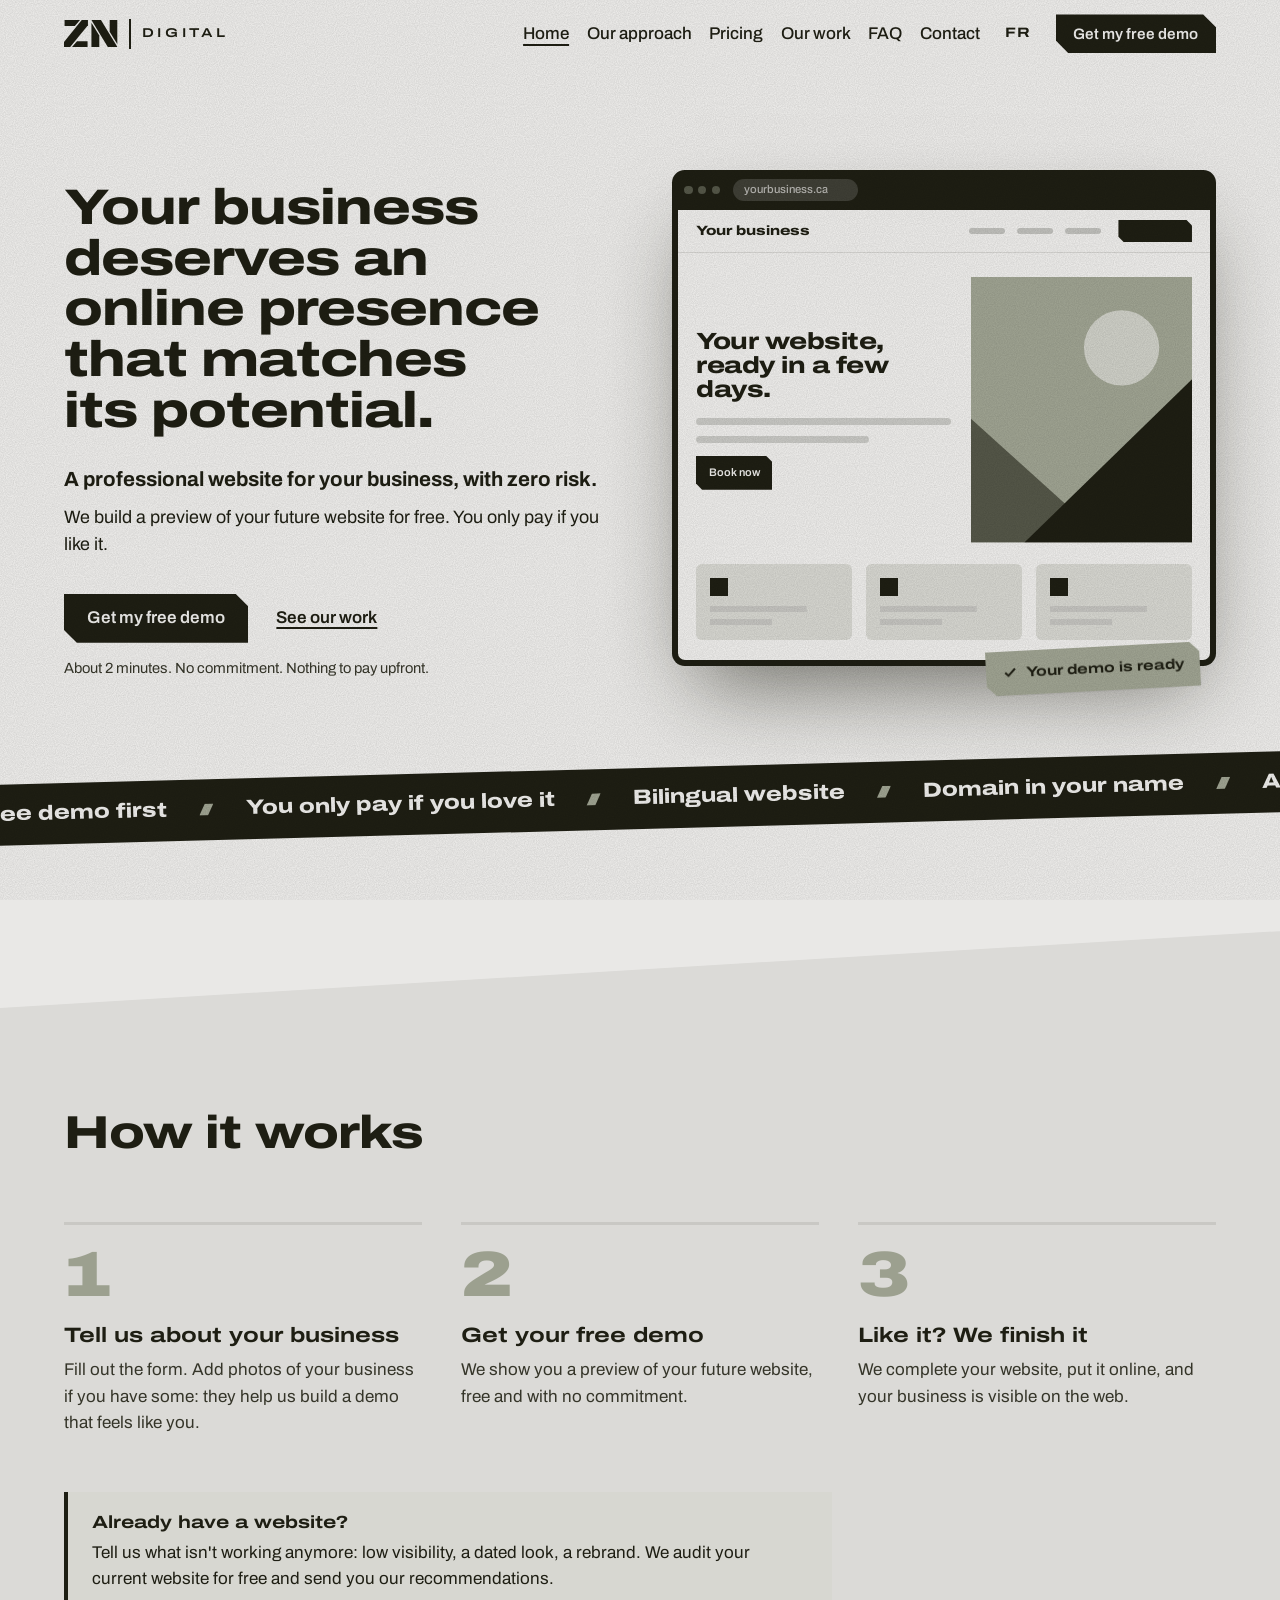
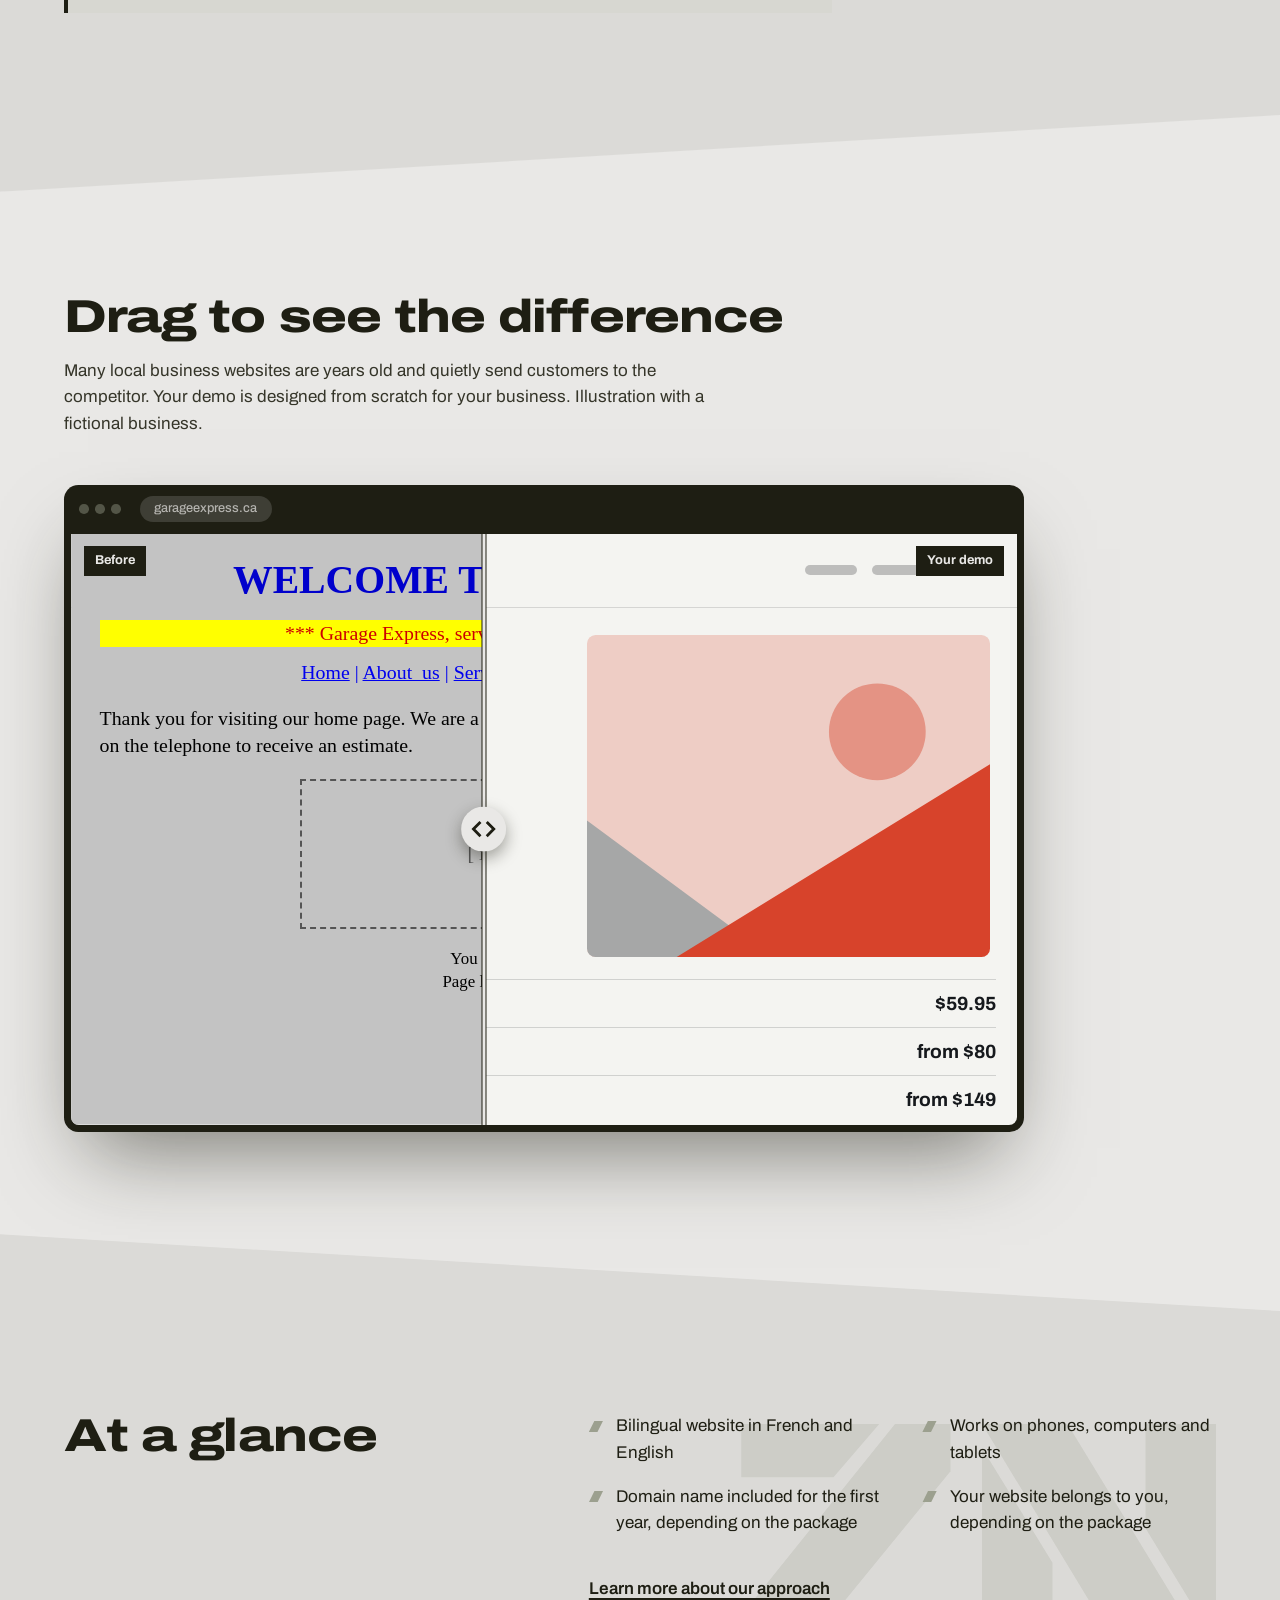
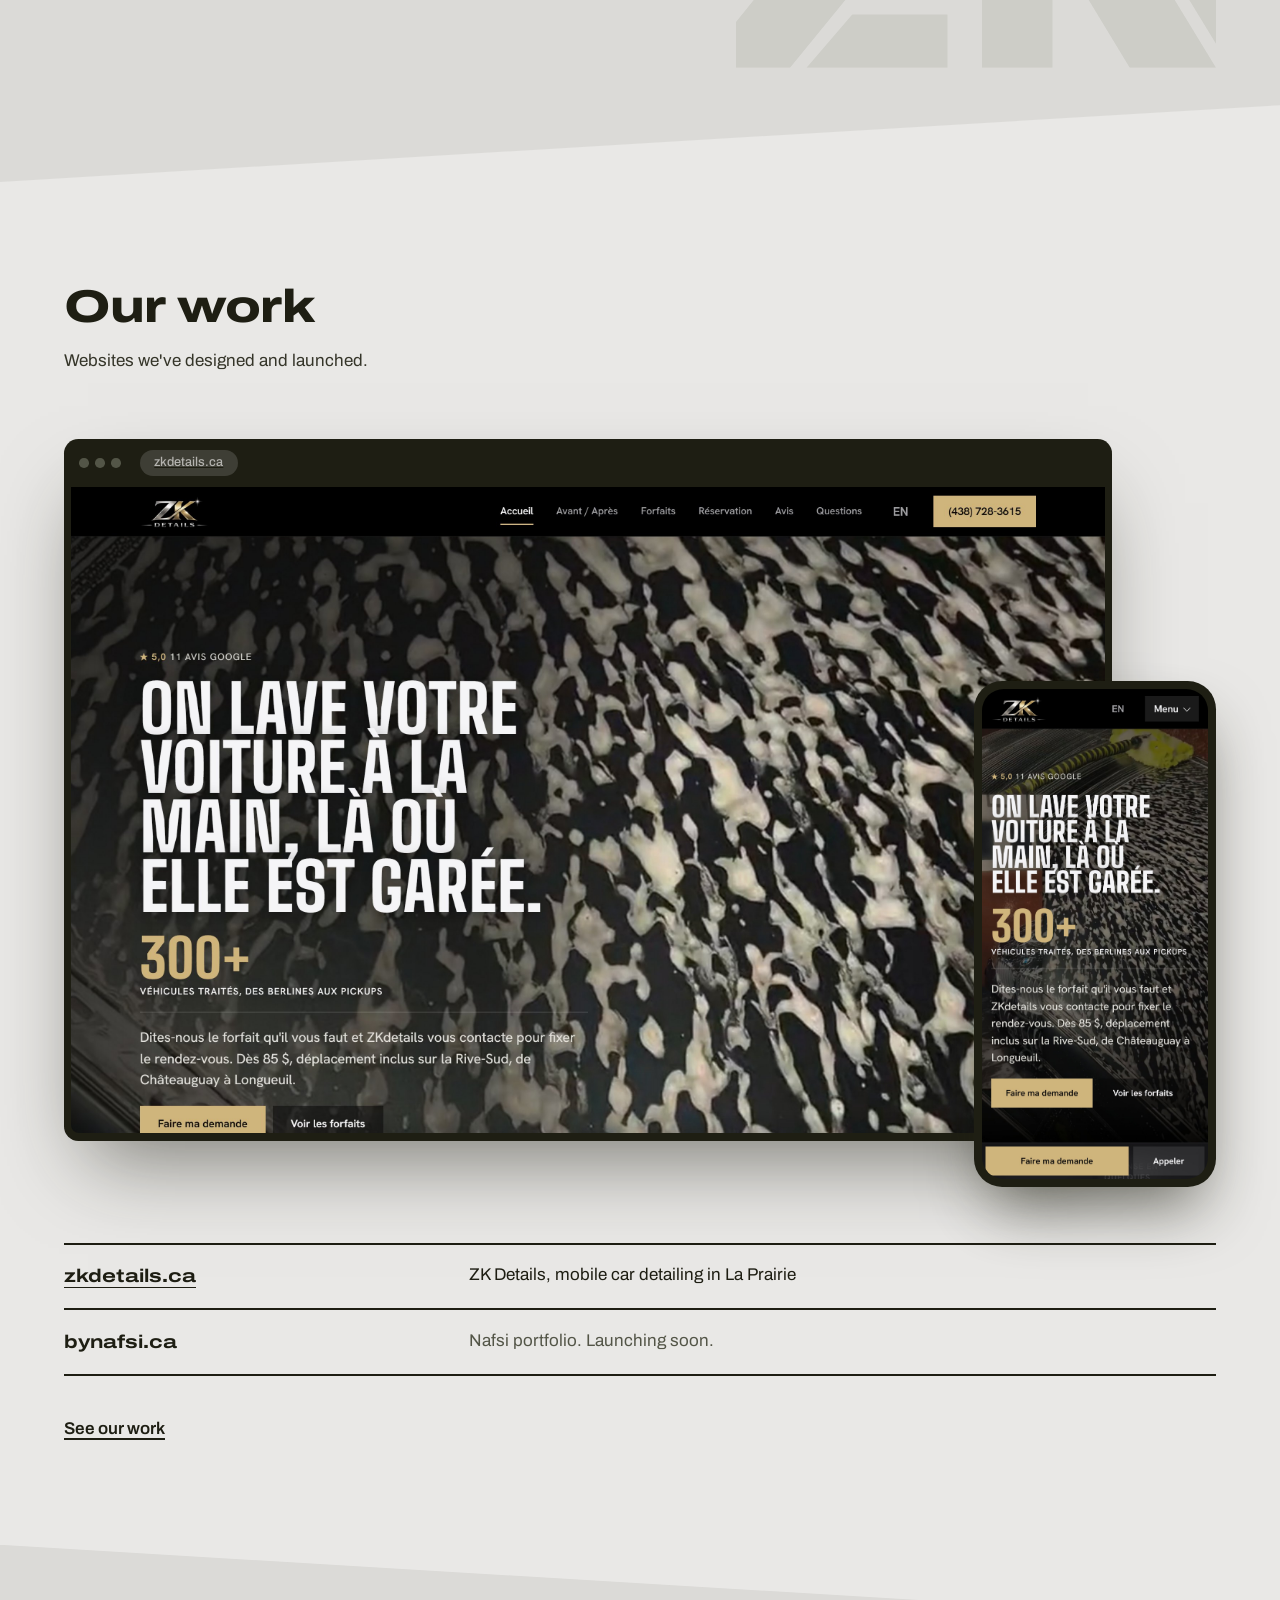
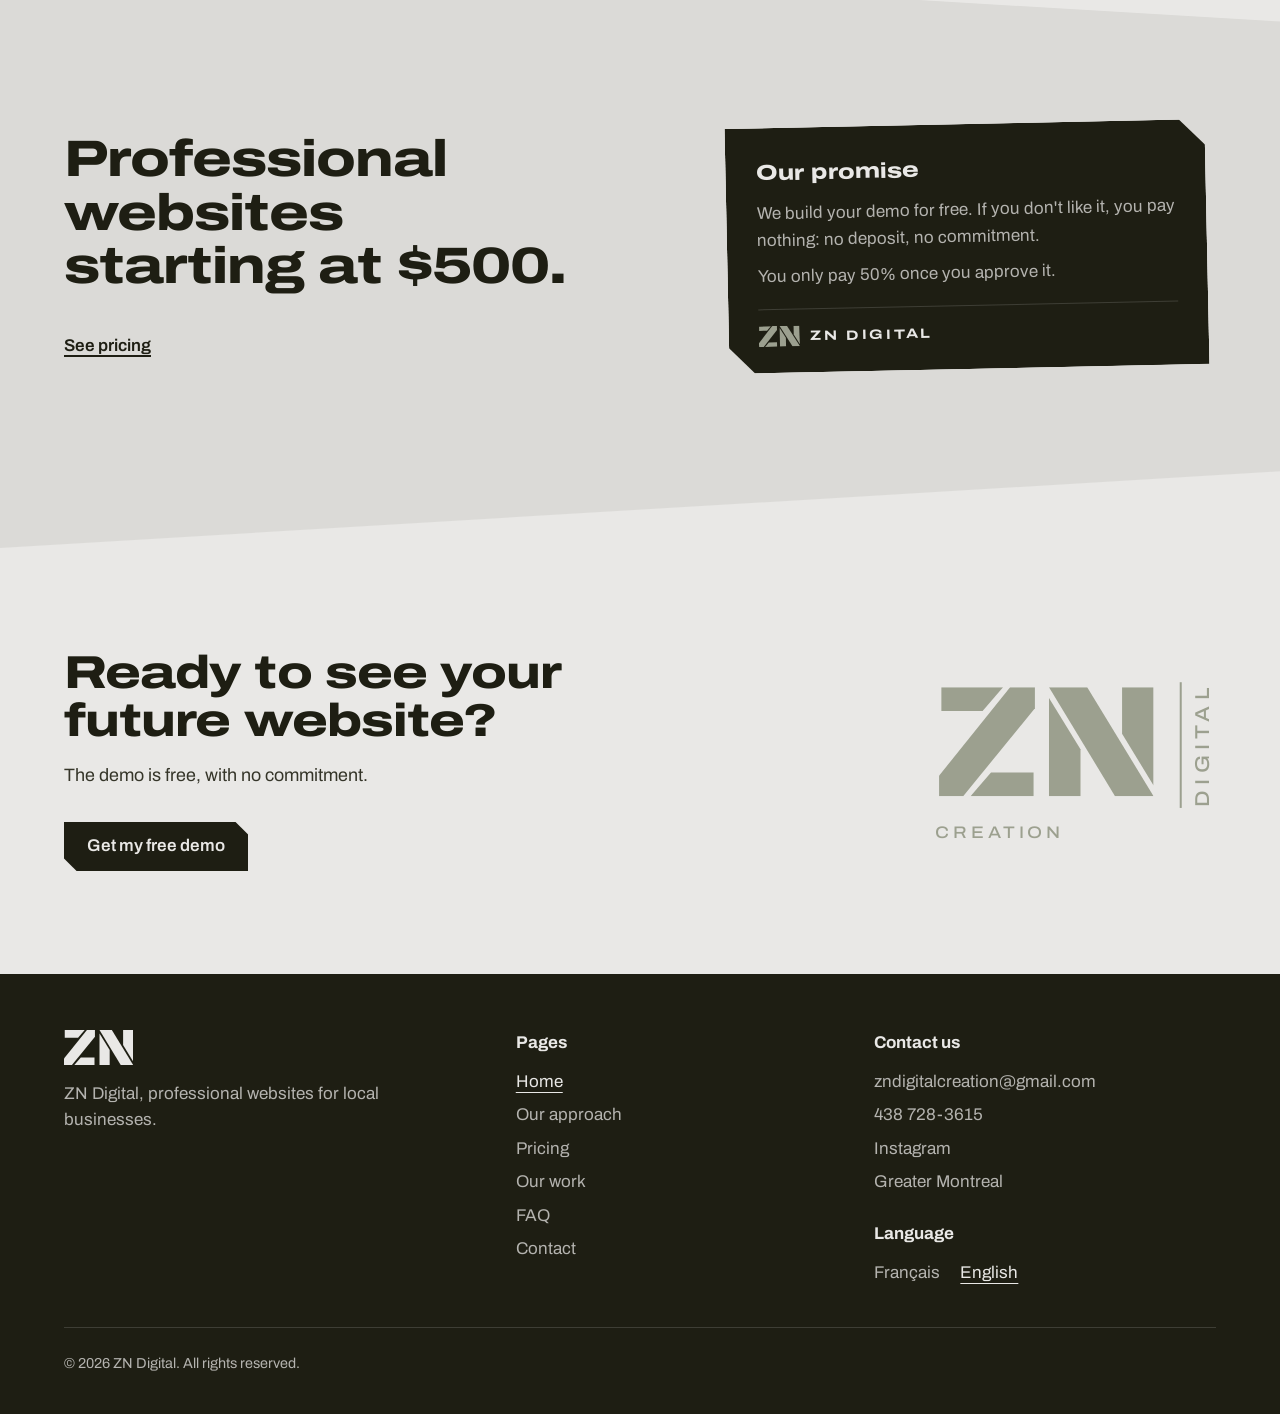
==== commit 312c03cd: "Ajoute Accueil / Home au menu principal Co-Authored-By: Claude Opus 5.5 <noreply@anthropic.com>" ====
--- a/en/index.html
+++ b/en/index.html
@@ -54,6 +54,7 @@
       <span class="marque-nom">Digital</span>
     </a>
     <nav class="nav" id="nav" aria-label="Main navigation">
+      <a href="index.html" aria-current="page">Home</a>
       <a href="presentation.html">Our approach</a>
       <a href="forfaits.html">Pricing</a>
       <a href="portfolio.html">Our work</a>
--- a/styles.css
+++ b/styles.css
@@ -979,3 +979,7 @@
   .barre-mobile { background: var(--os); }
   .barre-mobile .bouton-os { background-image: linear-gradient(115deg, var(--sauge) 50%, color-mix(in srgb, var(--sauge) 45%, var(--os)) 50.1%); }
 }
+
+/* En-tête : le bouton reste sur une ligne, liens resserrés sur les écrans moyens */
+.entete-cta { white-space: nowrap; }
+@media (max-width: 80rem) { .nav { gap: 1.1rem; } .entete { gap: 1.4rem; } }
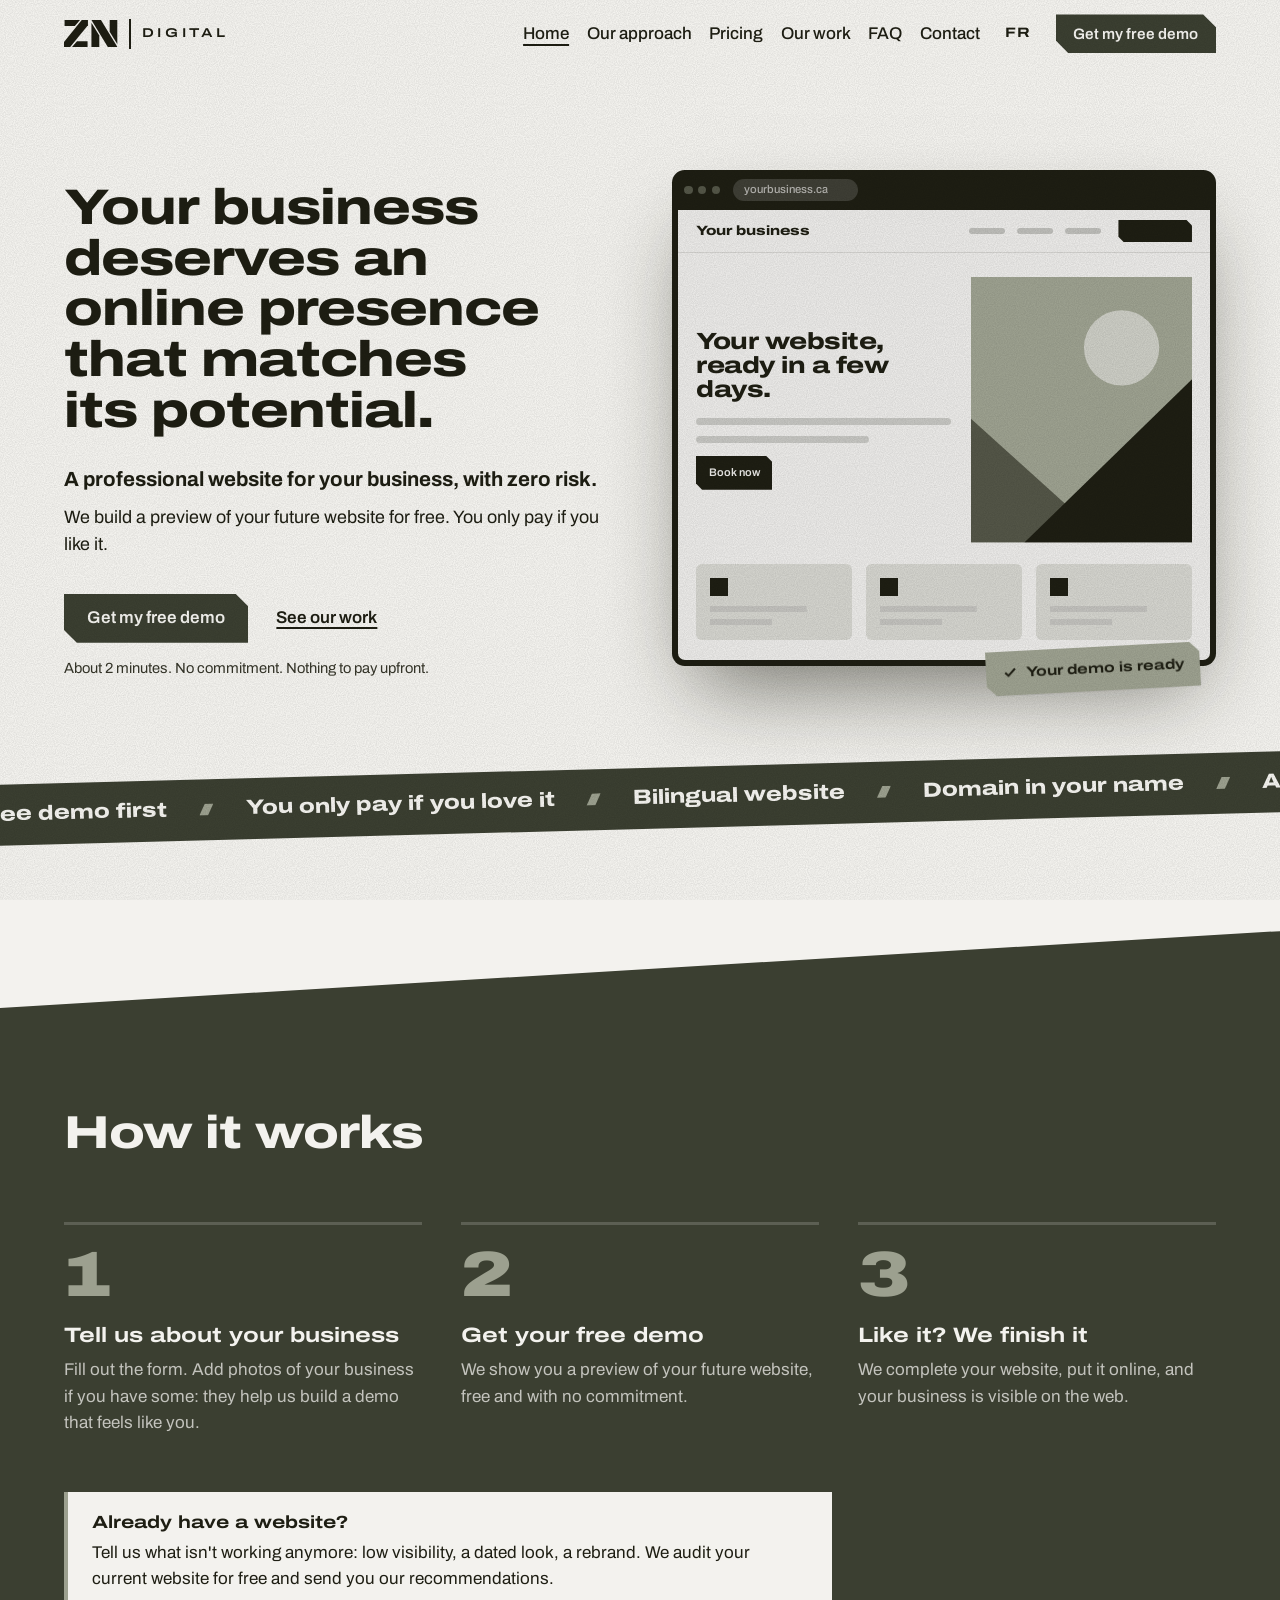
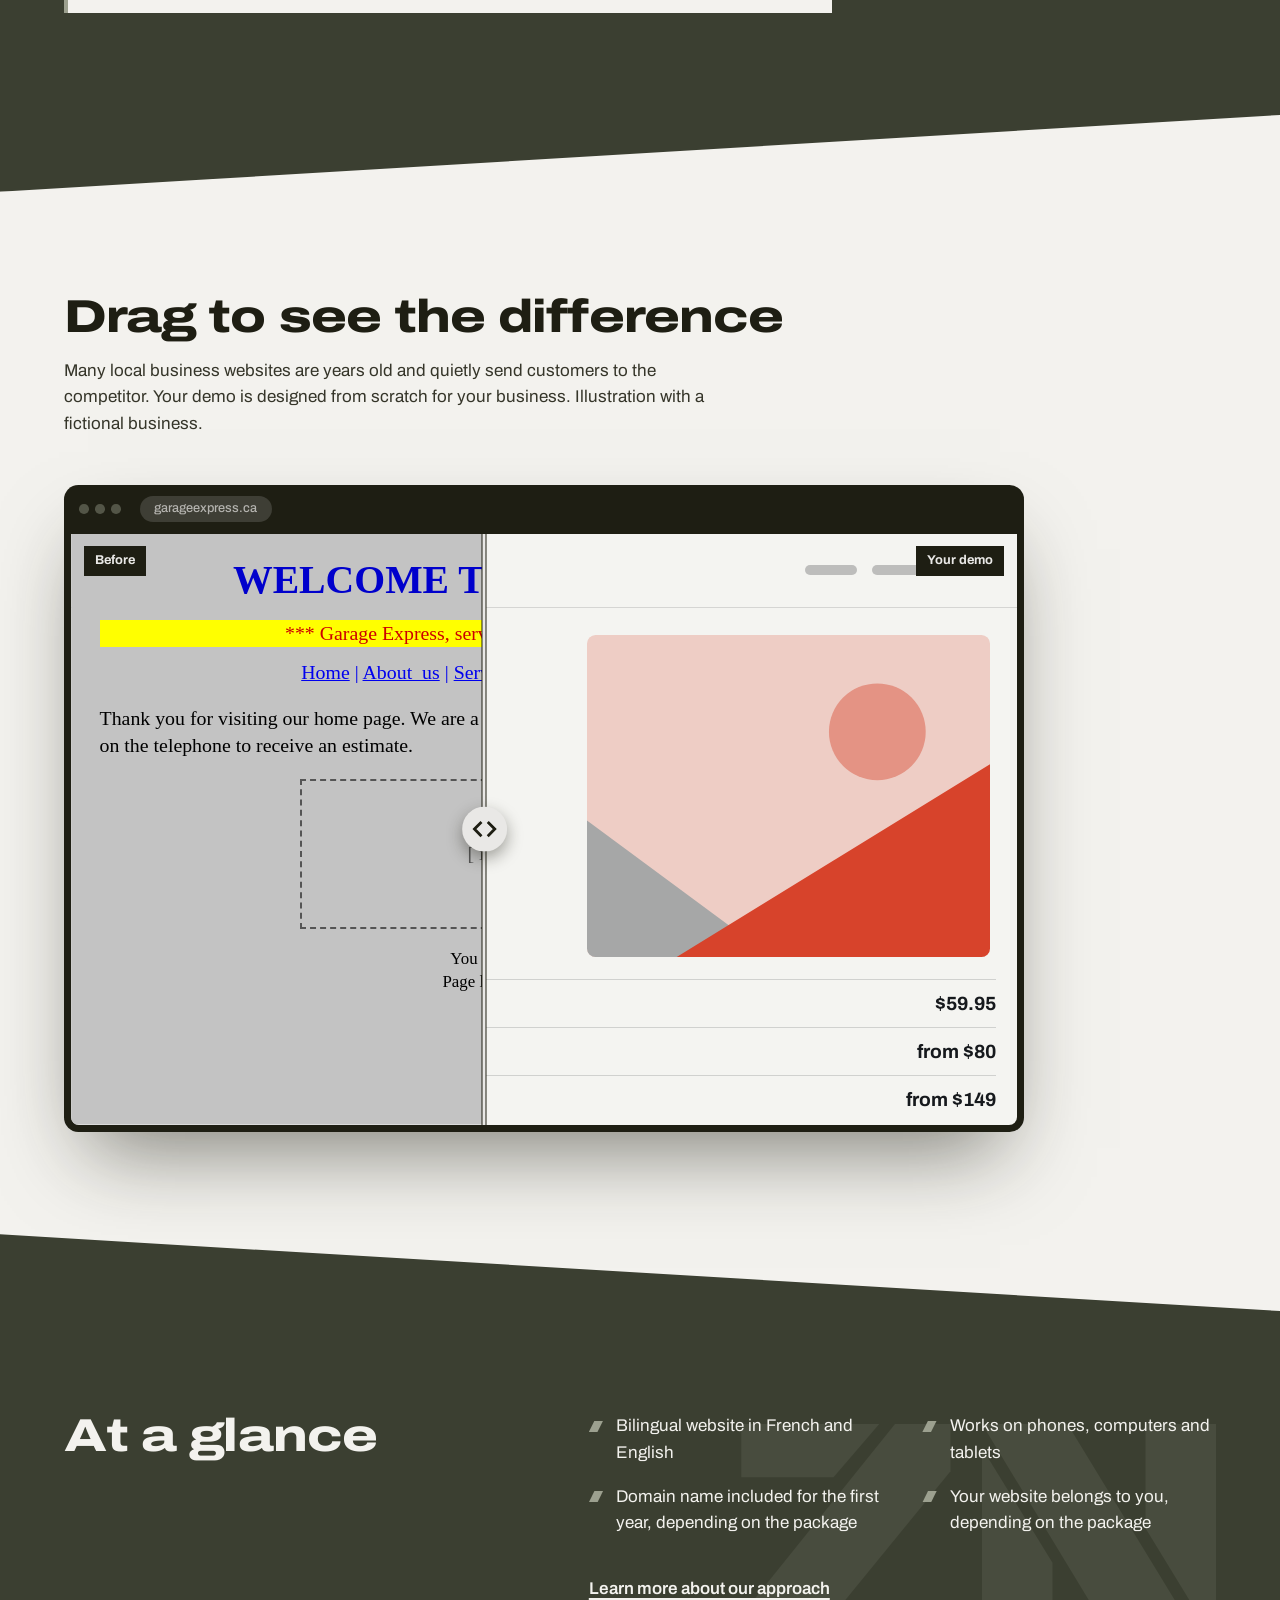
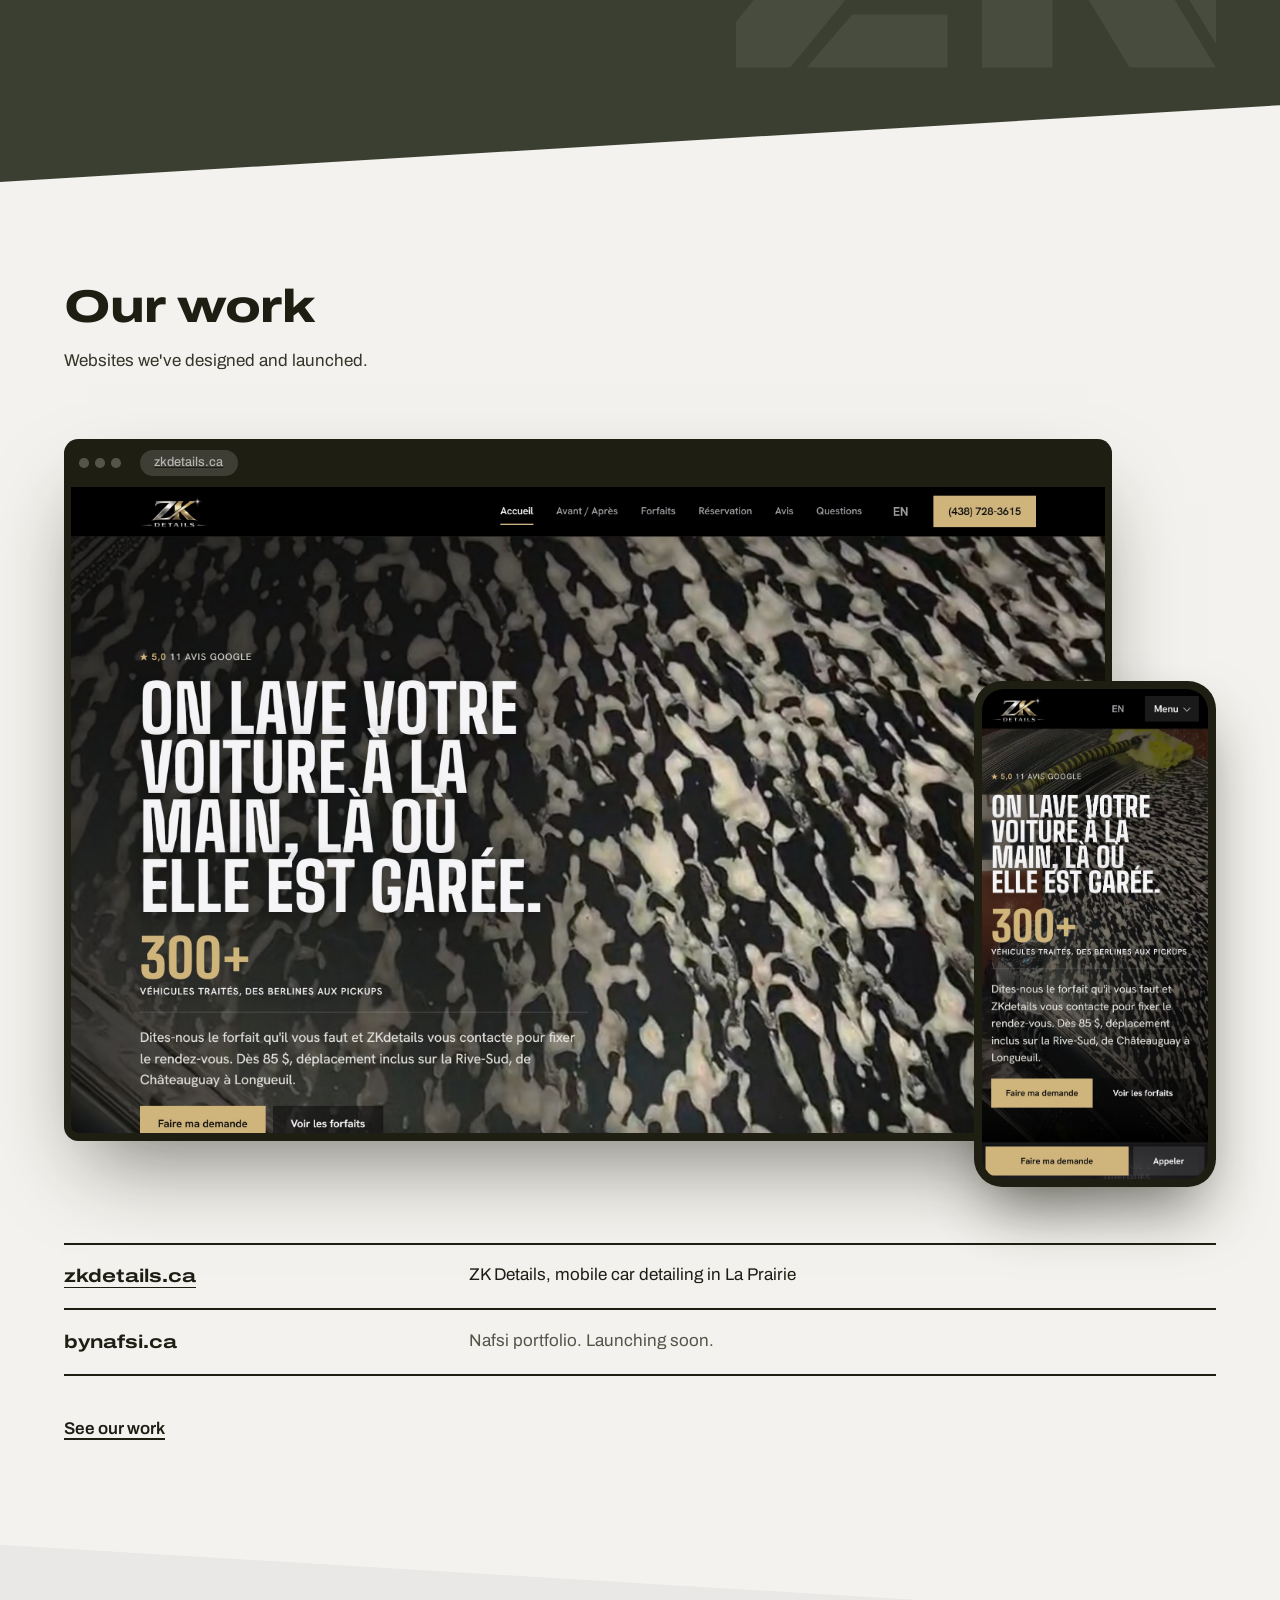
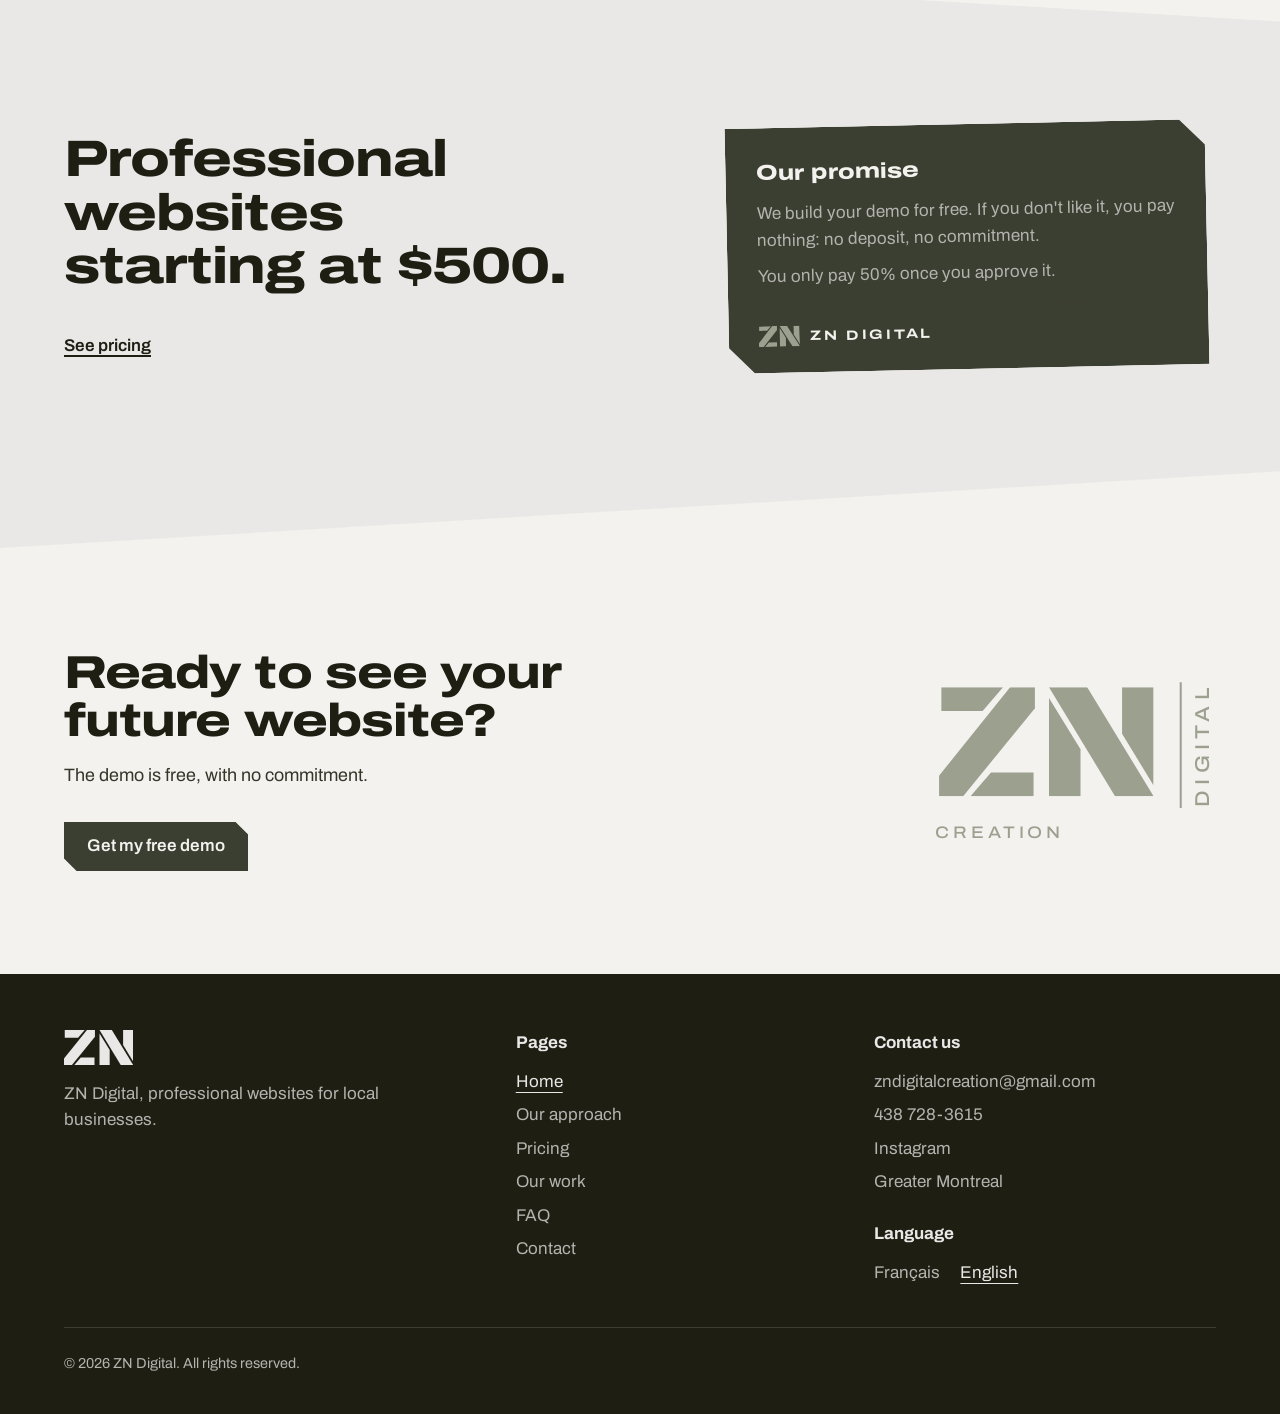
==== commit 14b9ee09: "Palette « Olive profond » : crème lumineuse, sections et boutons olive, touches de vert sauge Co-Aut" ====
--- a/en/index.html
+++ b/en/index.html
@@ -13,7 +13,7 @@
   <meta property="og:description" content="ZN Digital helps Montreal small businesses with website design, SEO, branding and social media. Request a quote.">
   <meta property="og:type" content="website">
   <meta property="og:locale" content="en_CA">
-  <meta name="theme-color" content="#E9E8E6">
+  <meta name="theme-color" content="#F3F2EE">
   <link rel="icon" type="image/svg+xml" href="../assets/favicon.svg">
   <link rel="preconnect" href="https://fonts.googleapis.com">
   <link rel="preconnect" href="https://fonts.gstatic.com" crossorigin>
@@ -117,7 +117,7 @@
       <p class="sr-only">Free demo first. You only pay if you love it. Bilingual website. Domain in your name. A real person answers. South Shore and Greater Montreal.</p>
     </section>
 
-    <section class="bloc bloc-os">
+    <section class="bloc olive bloc-os">
       <div class="contenant">
         <h2>How it works</h2>
         <ol class="etapes">
@@ -186,7 +186,7 @@
       </div>
     </section>
 
-    <section class="bloc bloc-os inverse">
+    <section class="bloc olive bloc-os inverse">
       <svg class="fragment" viewBox="0 0 640 325" aria-hidden="true"><use href="#zn"/></svg>
       <div class="contenant deux">
         <h2>At a glance</h2>
--- a/styles.css
+++ b/styles.css
@@ -983,3 +983,42 @@
 /* En-tête : le bouton reste sur une ligne, liens resserrés sur les écrans moyens */
 .entete-cta { white-space: nowrap; }
 @media (max-width: 80rem) { .nav { gap: 1.1rem; } .entete { gap: 1.4rem; } }
+
+/* =====================================================================
+   Palette « Olive profond »
+   Crème lumineuse en base, olive foncé (vert sauge assombri) pour les sections
+   mises en valeur et les boutons, vert sauge en touches, kaki pour le texte.
+   ===================================================================== */
+:root {
+  --clair: #F3F2EE;
+  --olive: #3B3F31;
+  --olive-survol: #50553F;
+  --olive-doux: color-mix(in srgb, var(--clair) 74%, var(--olive));
+}
+body, .entete, .bloc-sauge { background: var(--clair); }
+.bloc-os { background: var(--os); }
+@media (max-width: 66rem) { .nav { background: var(--clair); } }
+@media (max-width: 40rem) { .barre-mobile { background: var(--clair); } }
+
+/* Boutons principaux en olive */
+.bouton-encre { color: var(--clair); background-image: linear-gradient(115deg, var(--olive-survol) 50%, var(--olive) 50.1%); }
+
+/* Accents en olive */
+.bandeau, .engagement, .plan.recommande, .faq .reponse p, .avatar, .cmpf-zn { background-color: var(--olive); }
+.bandeau, .engagement, .plan.recommande, .faq .reponse p, .cmpf-zn { color: var(--clair); }
+.choix input:checked + span, .quiz .choix input:checked + span { background: var(--olive); border-color: var(--olive); color: var(--clair); }
+
+/* Sections olive */
+.bloc.olive { background: var(--olive); color: var(--clair); }
+.bloc.olive .intro, .bloc.olive .raisons p, .bloc.olive .etapes p,
+.bloc.olive .secteurs > li > p, .bloc.olive .tarif span, .bloc.olive .heberg p,
+.bloc.olive .mention, .bloc.olive .secteurs-suite { color: var(--olive-doux); }
+.bloc.olive .puces li::before { background: var(--sauge); }
+.bloc.olive .heberg li { border-top-color: var(--sauge); }
+.bloc.olive .fragment { fill: color-mix(in srgb, var(--clair) 7%, var(--olive)); }
+.bloc.olive .etapes li { border-top-color: color-mix(in srgb, var(--clair) 18%, var(--olive)); }
+.bloc.olive .etapes li::after { background: var(--clair); }
+.bloc.olive .etapes li::before { color: color-mix(in srgb, var(--clair) calc(var(--f) * 100%), var(--sauge)); }
+.bloc.olive .note { color: var(--encre); background: var(--clair); border-left-color: var(--sauge); }
+.bloc.olive .bouton-encre { color: var(--encre); background-image: linear-gradient(115deg, var(--sauge) 50%, var(--clair) 50.1%); }
+.bloc.olive .mq { box-shadow: 0 1.6rem 3rem -1.2rem rgba(0, 0, 0, .5); }
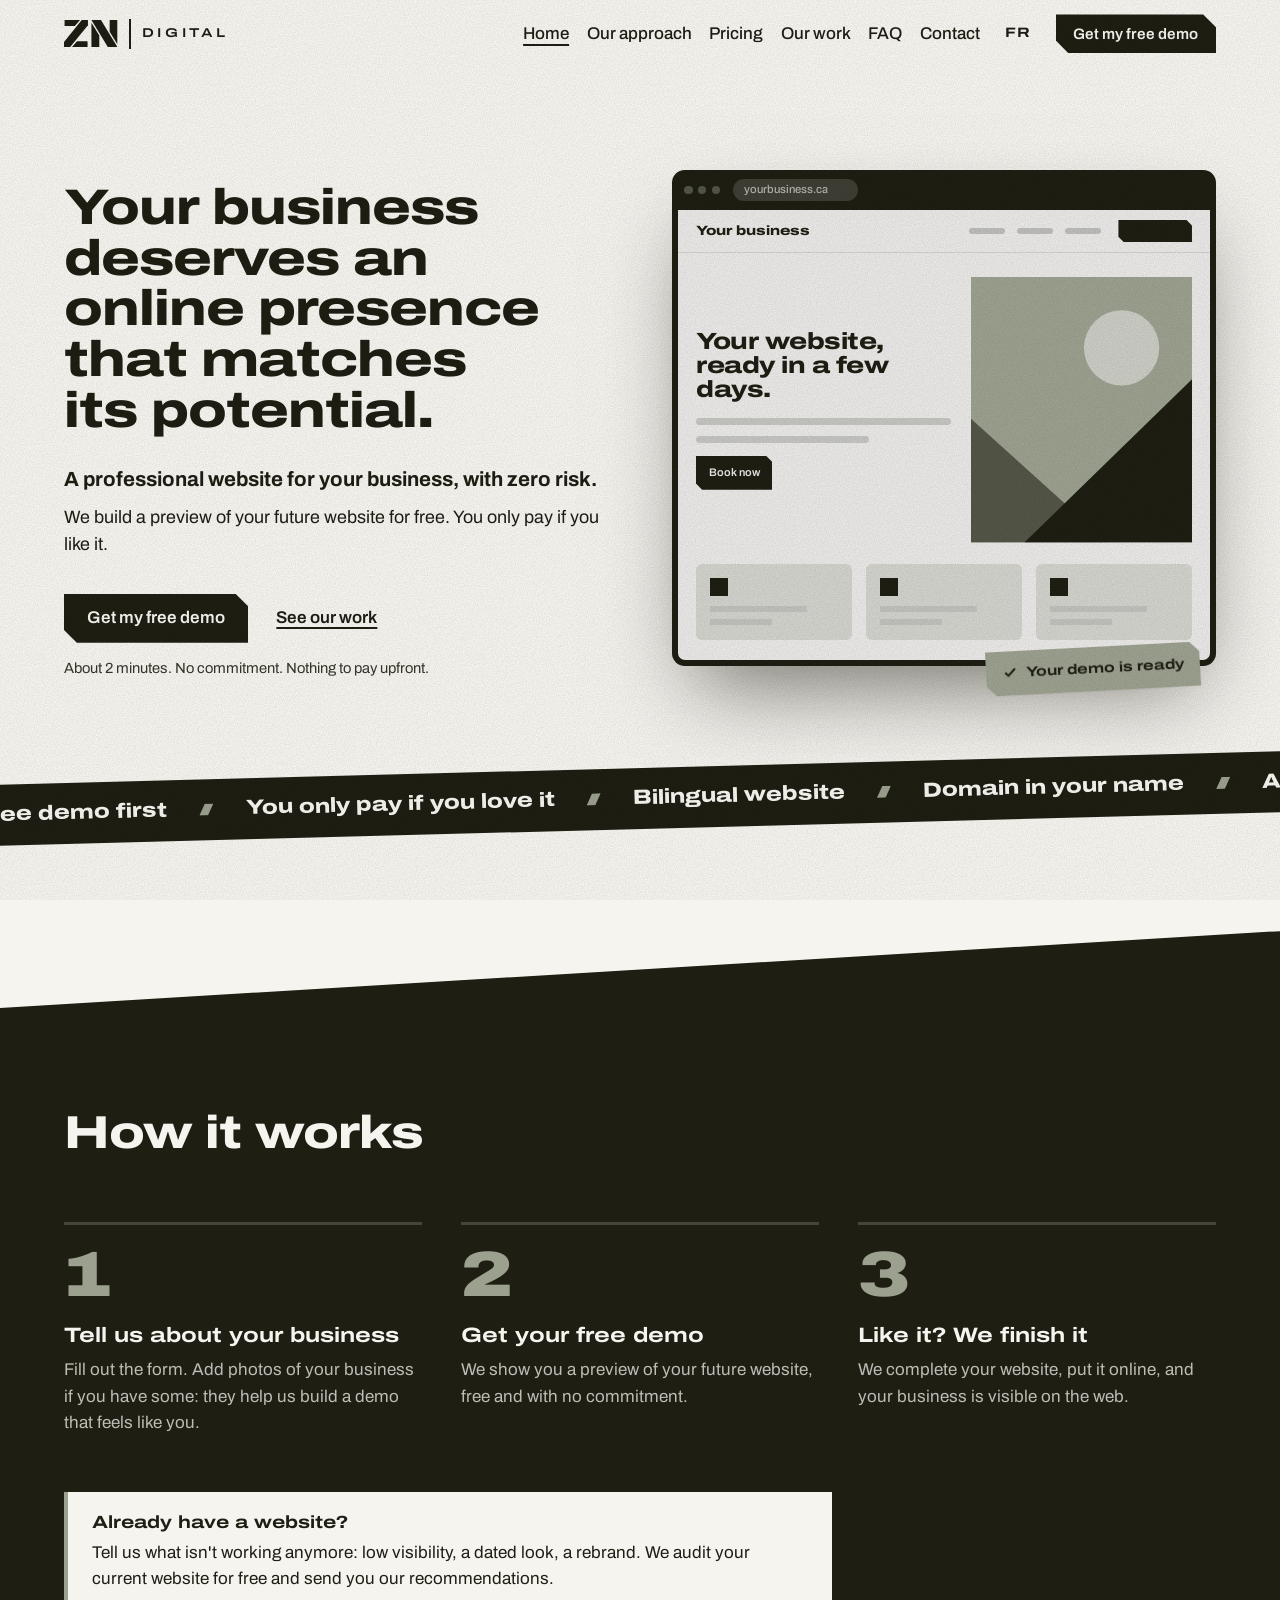
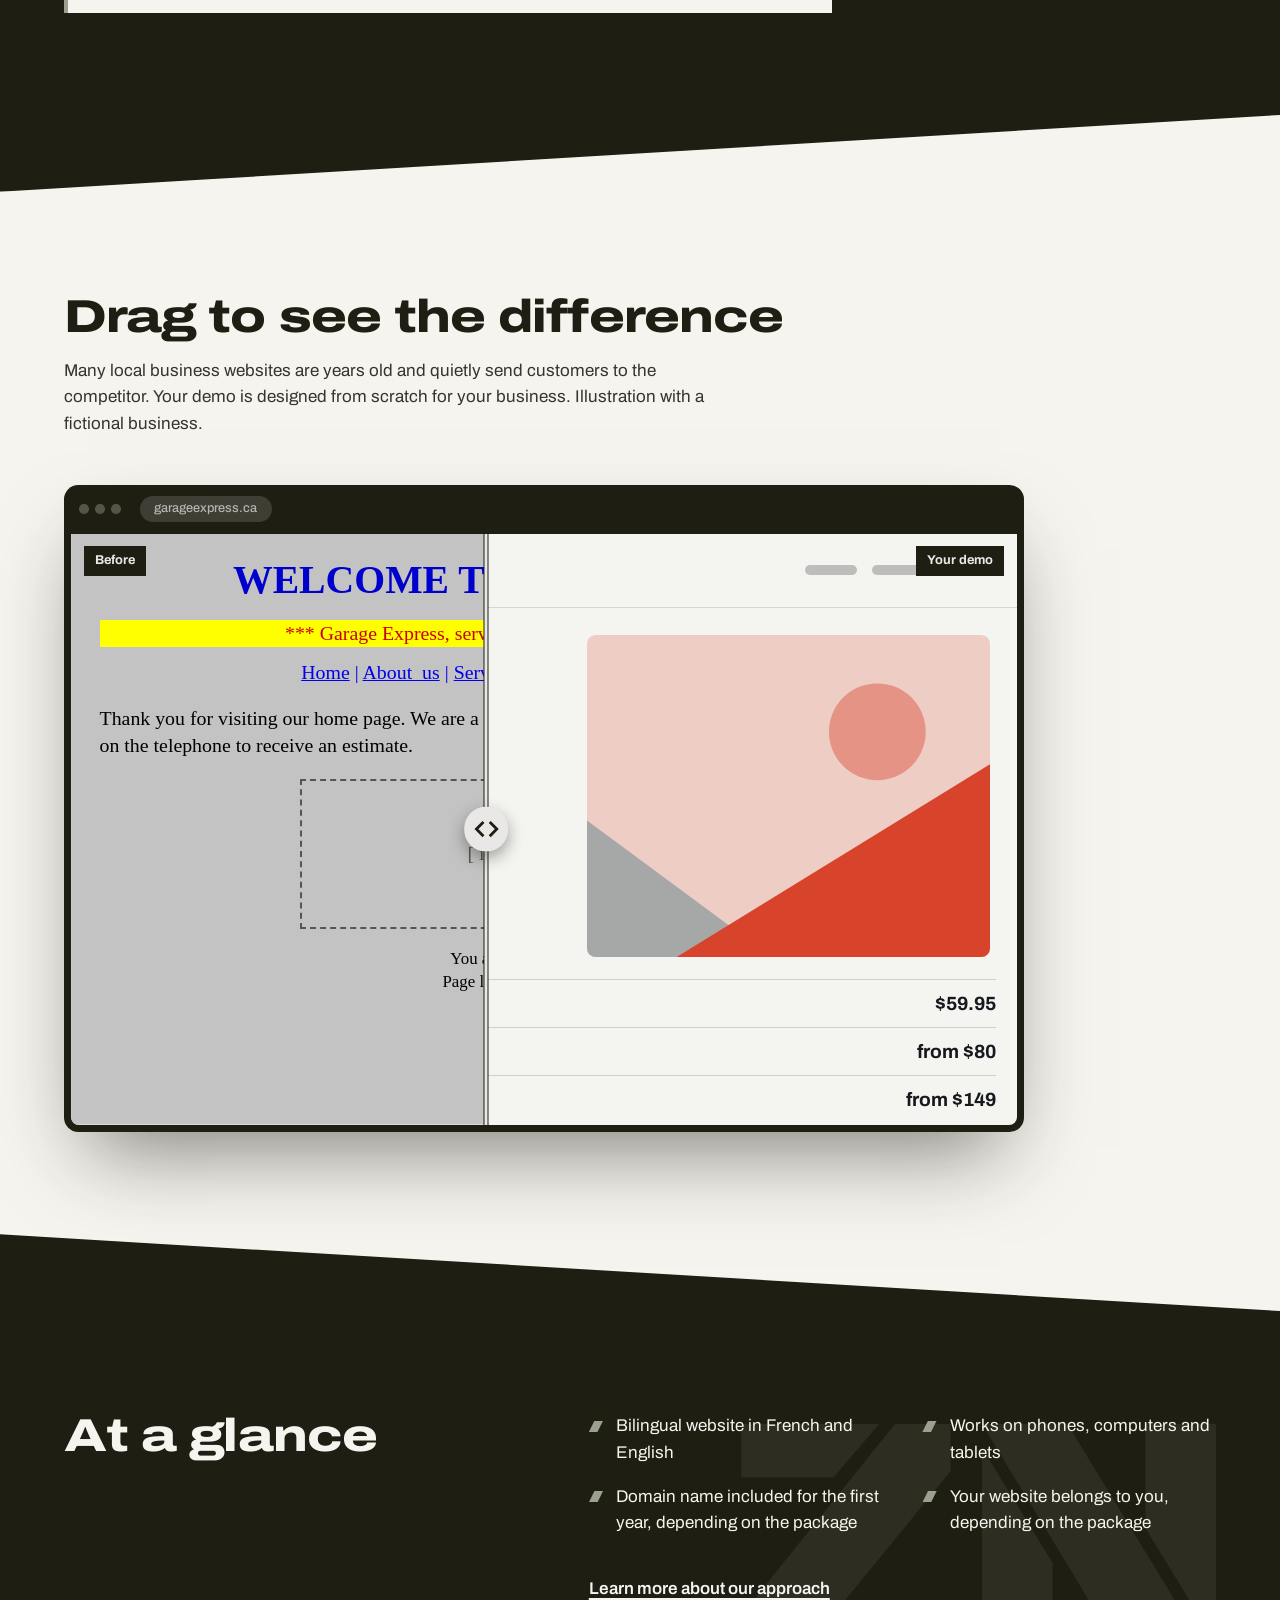
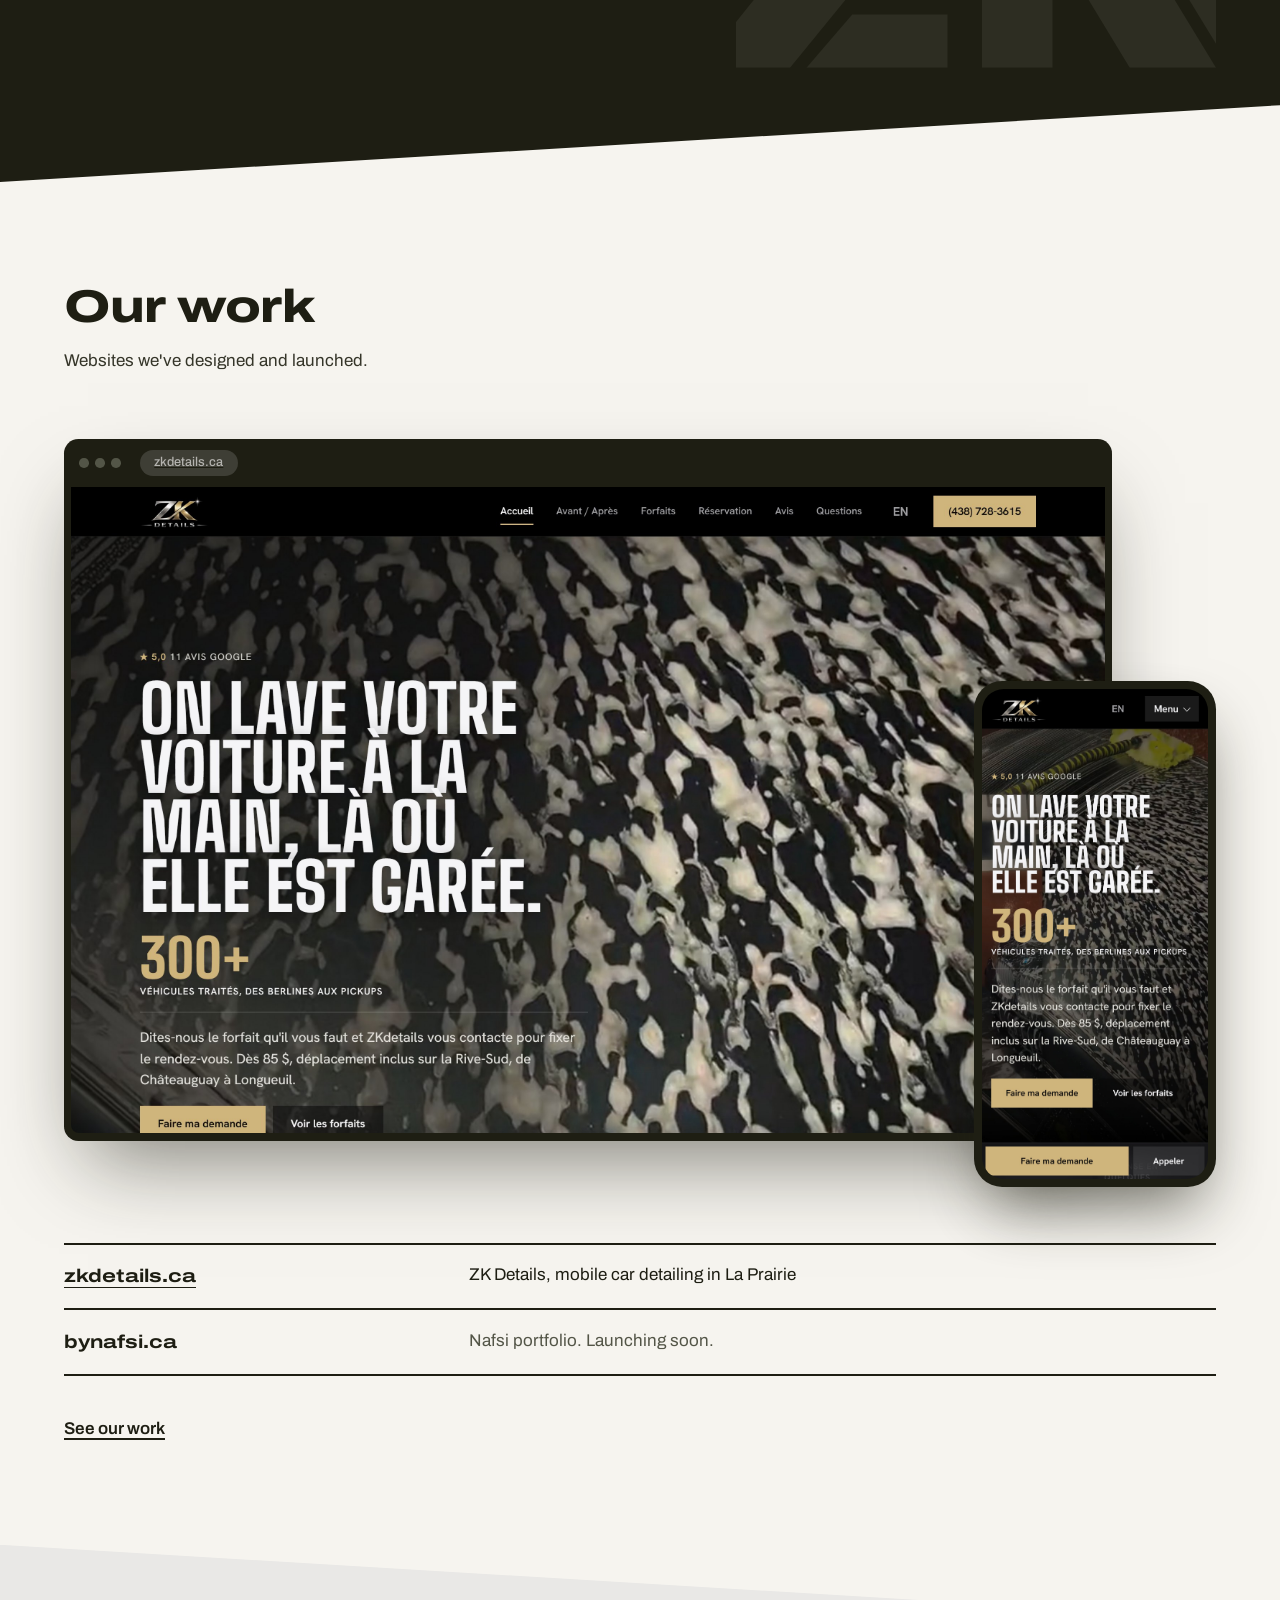
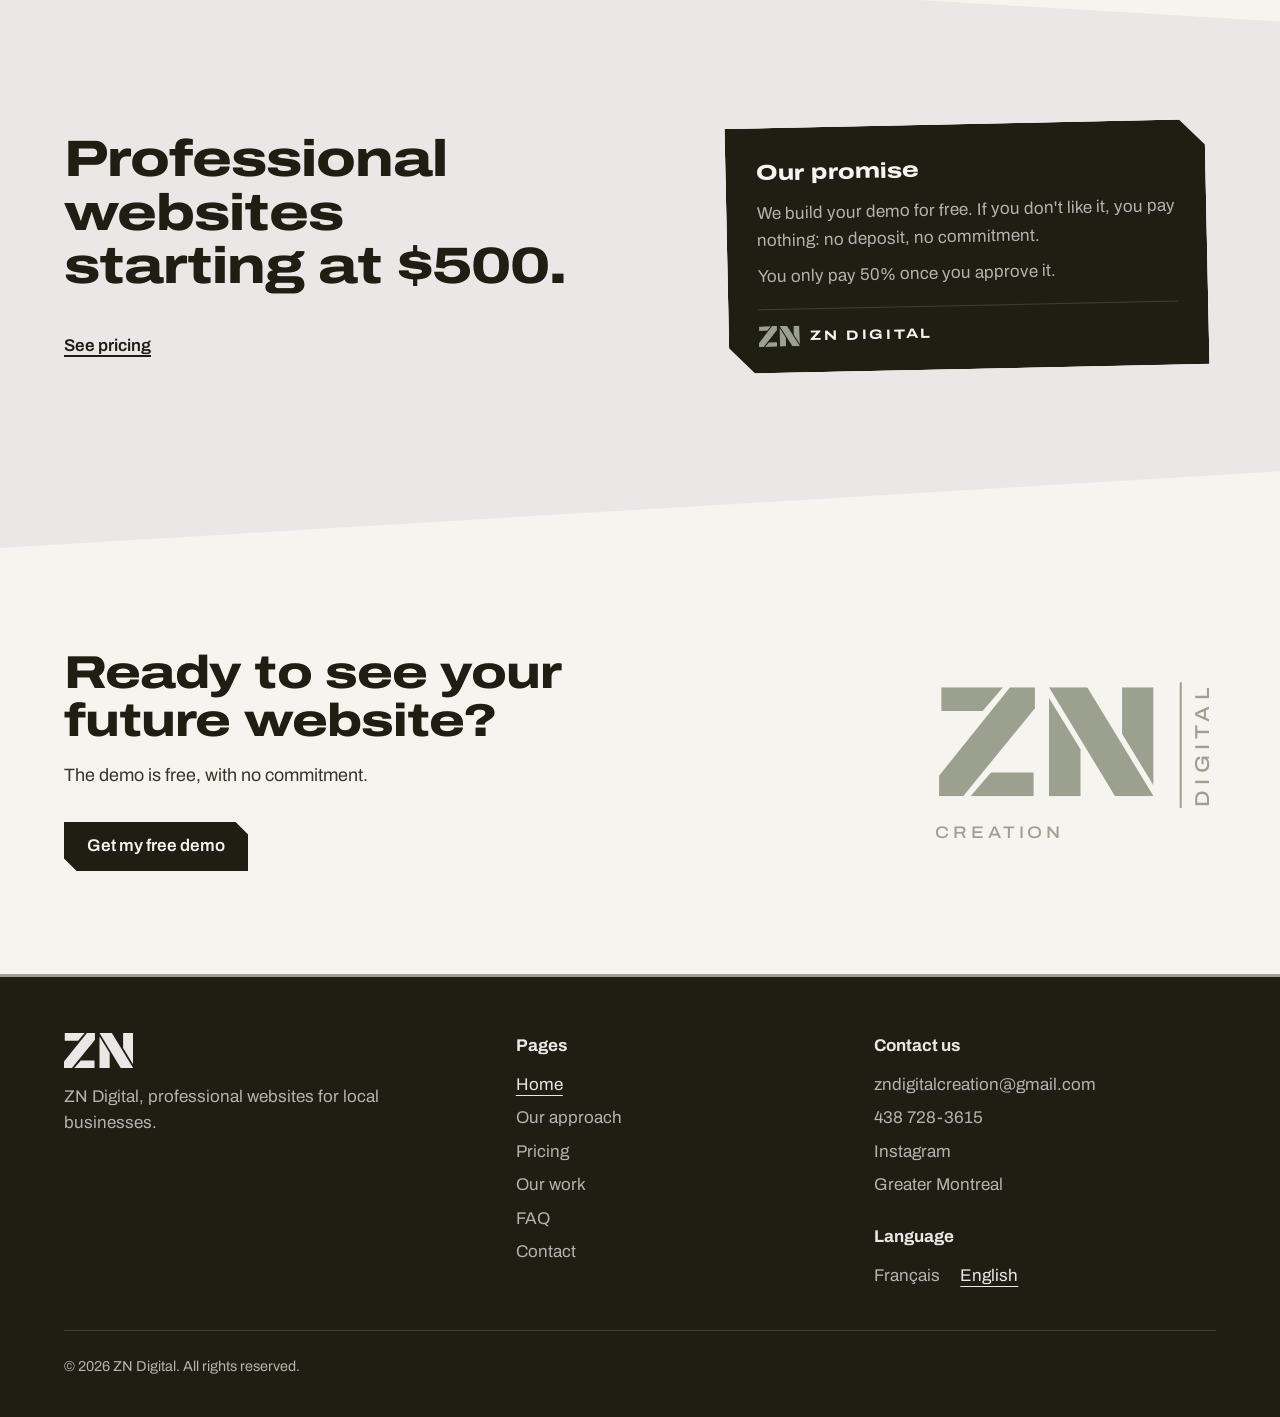
==== commit d8b9700c: "Palette « Lin et kaki » : fond lin, grands blocs et boutons kaki, touches de vert sauge Co-Authored-" ====
--- a/en/index.html
+++ b/en/index.html
@@ -13,7 +13,7 @@
   <meta property="og:description" content="ZN Digital helps Montreal small businesses with website design, SEO, branding and social media. Request a quote.">
   <meta property="og:type" content="website">
   <meta property="og:locale" content="en_CA">
-  <meta name="theme-color" content="#F3F2EE">
+  <meta name="theme-color" content="#F6F4EF">
   <link rel="icon" type="image/svg+xml" href="../assets/favicon.svg">
   <link rel="preconnect" href="https://fonts.googleapis.com">
   <link rel="preconnect" href="https://fonts.gstatic.com" crossorigin>
--- a/styles.css
+++ b/styles.css
@@ -1022,3 +1022,17 @@
 .bloc.olive .note { color: var(--encre); background: var(--clair); border-left-color: var(--sauge); }
 .bloc.olive .bouton-encre { color: var(--encre); background-image: linear-gradient(115deg, var(--sauge) 50%, var(--clair) 50.1%); }
 .bloc.olive .mq { box-shadow: 0 1.6rem 3rem -1.2rem rgba(0, 0, 0, .5); }
+
+/* =====================================================================
+   Palette « Lin et kaki » (remplace « Olive profond »)
+   Lin #F6F4EF en base, crème du logo une section sur deux,
+   grands blocs et boutons kaki presque noir #1E1E13, vert sauge en touches.
+   (Les variables --olive* gardent leur nom mais portent maintenant le kaki.)
+   ===================================================================== */
+:root {
+  --clair: #F6F4EF;
+  --olive: #1E1E13;
+  --olive-survol: #3A3B2E;
+}
+/* Le pied de page kaki se distingue d'une dernière section kaki par un filet vert */
+.pied { border-top: 3px solid var(--sauge); }
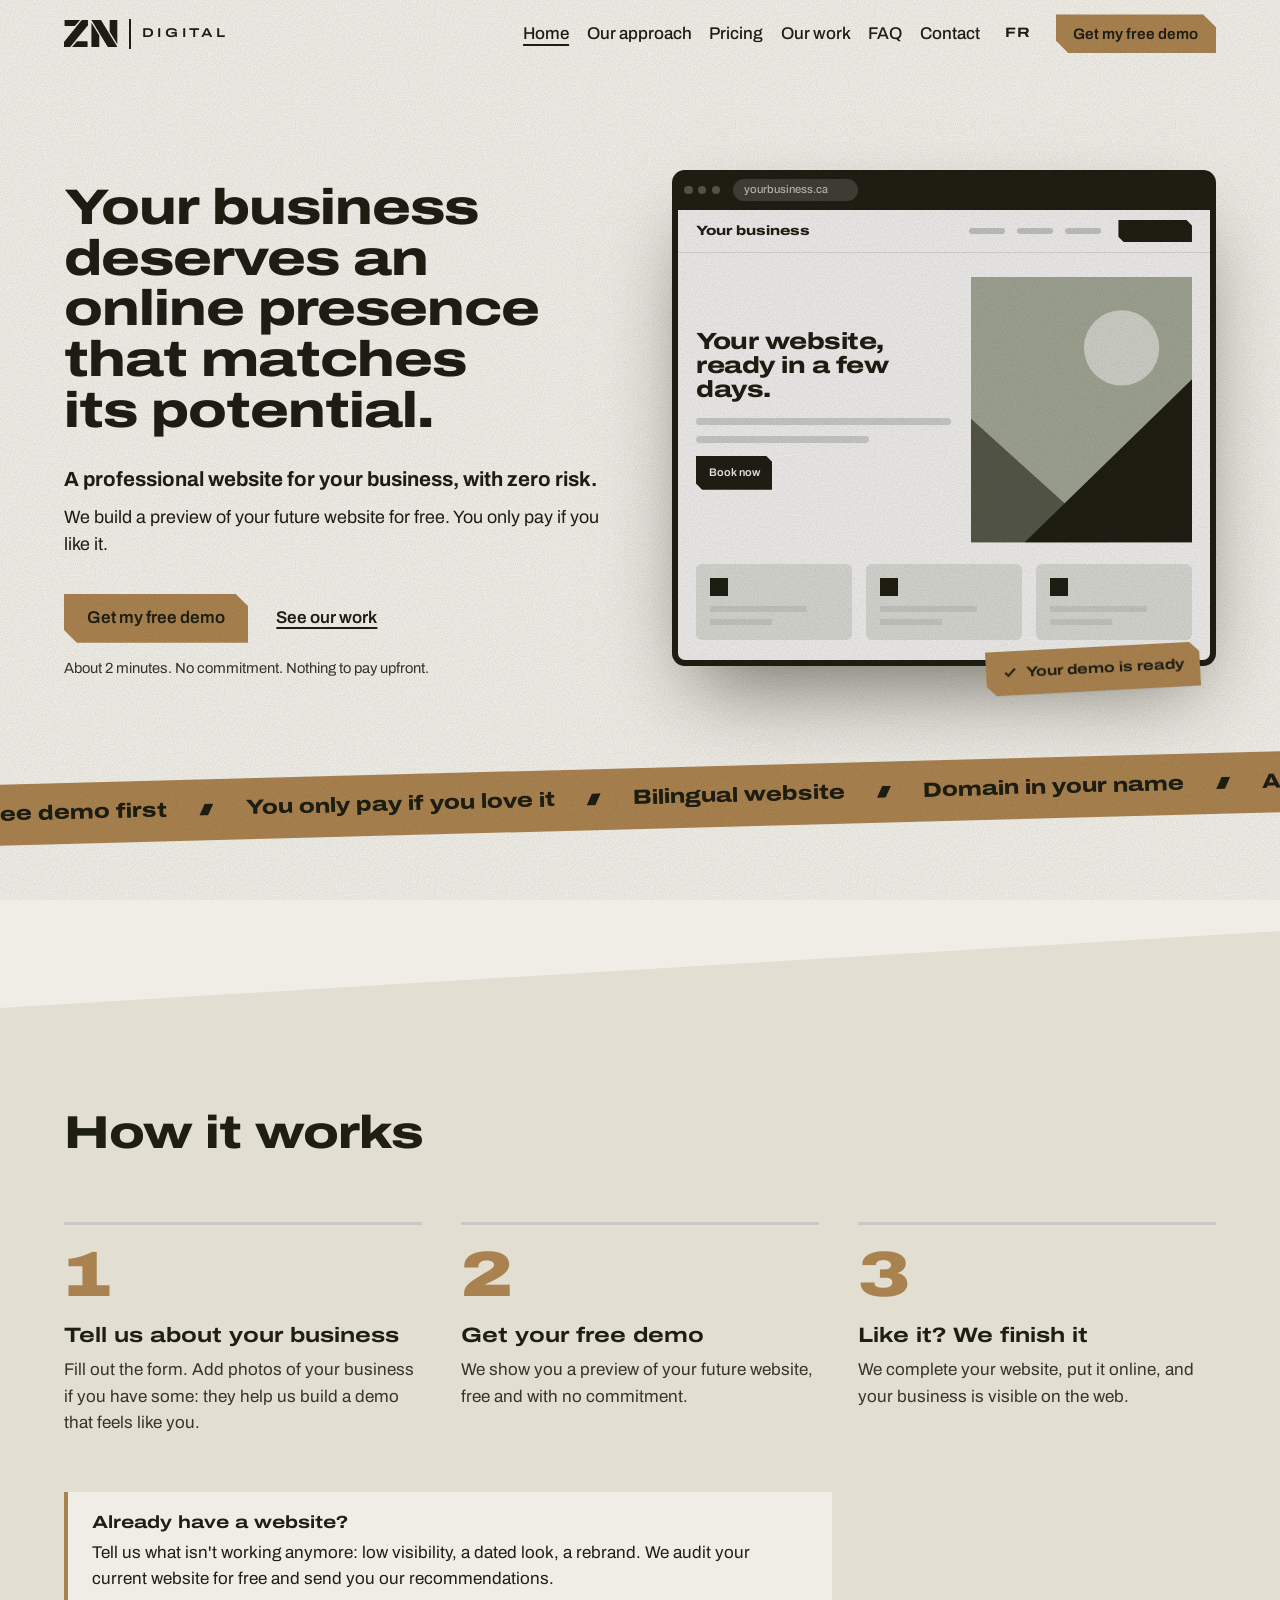
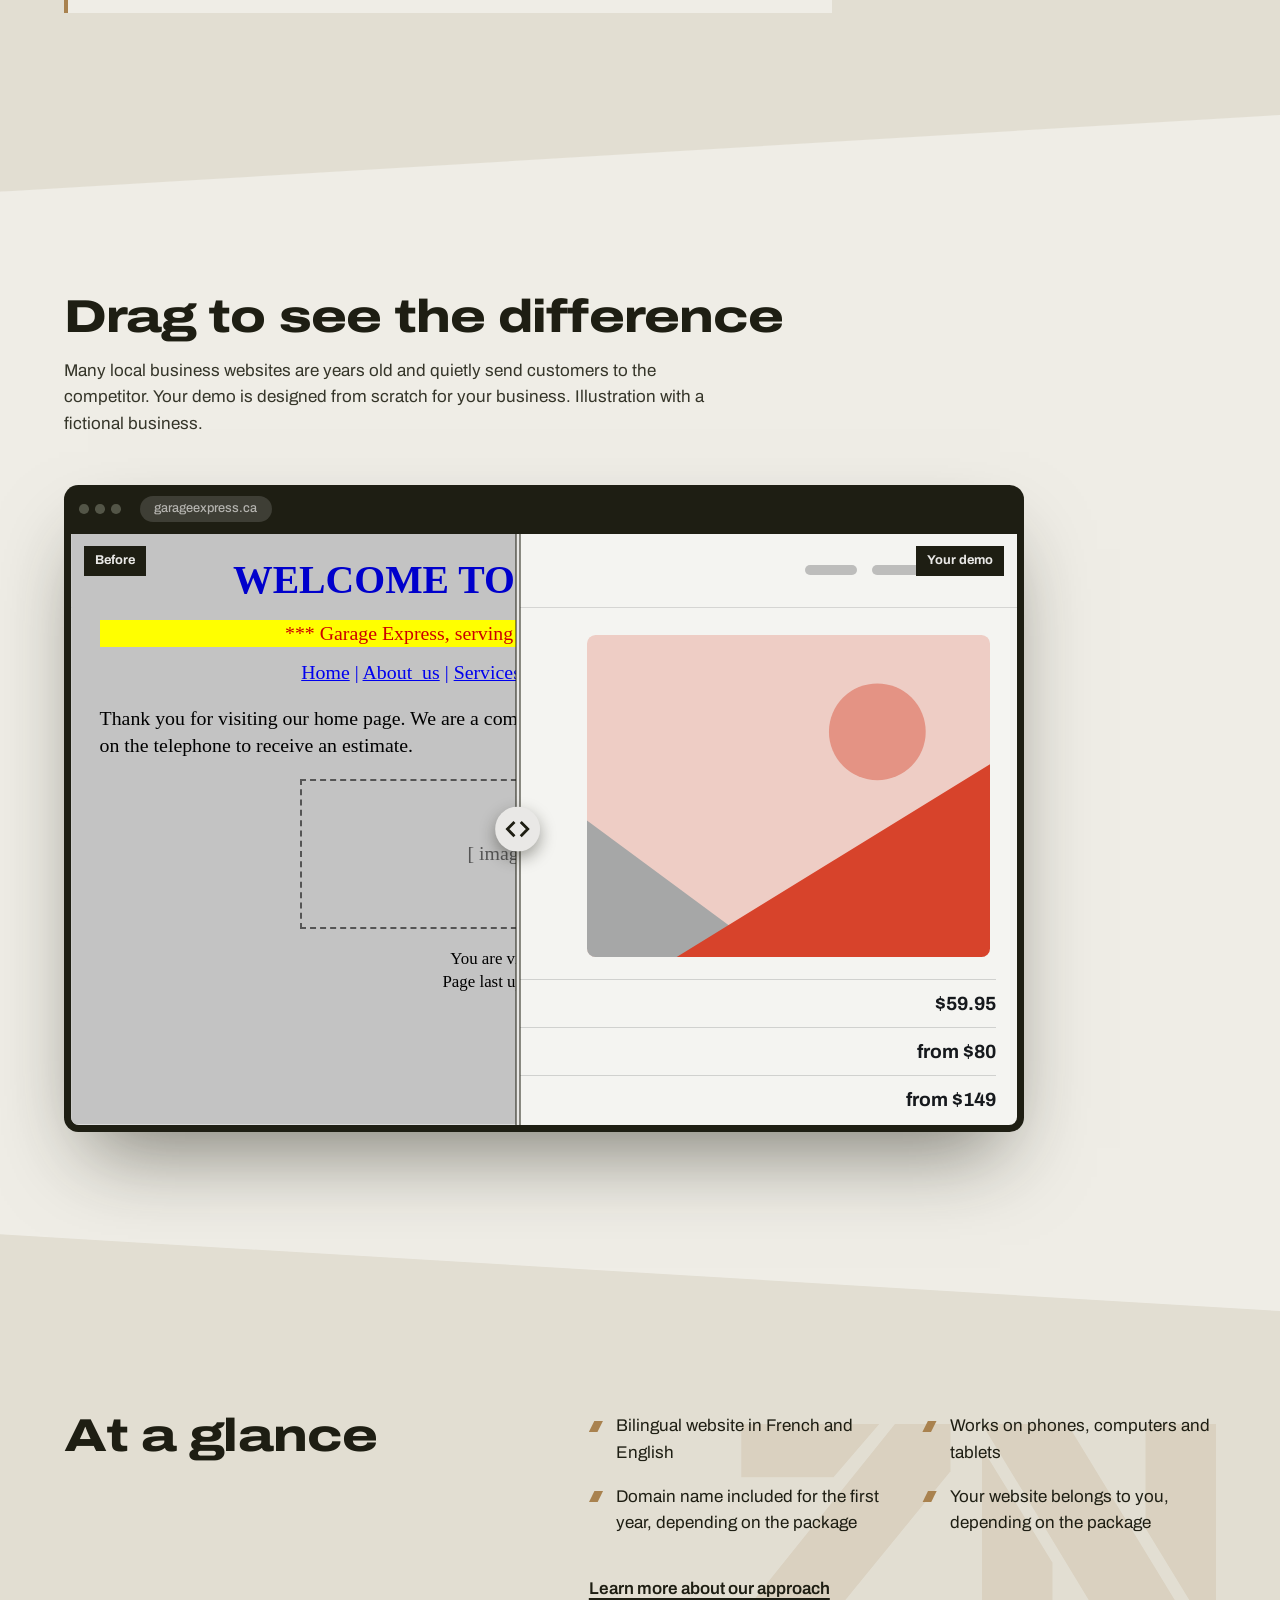
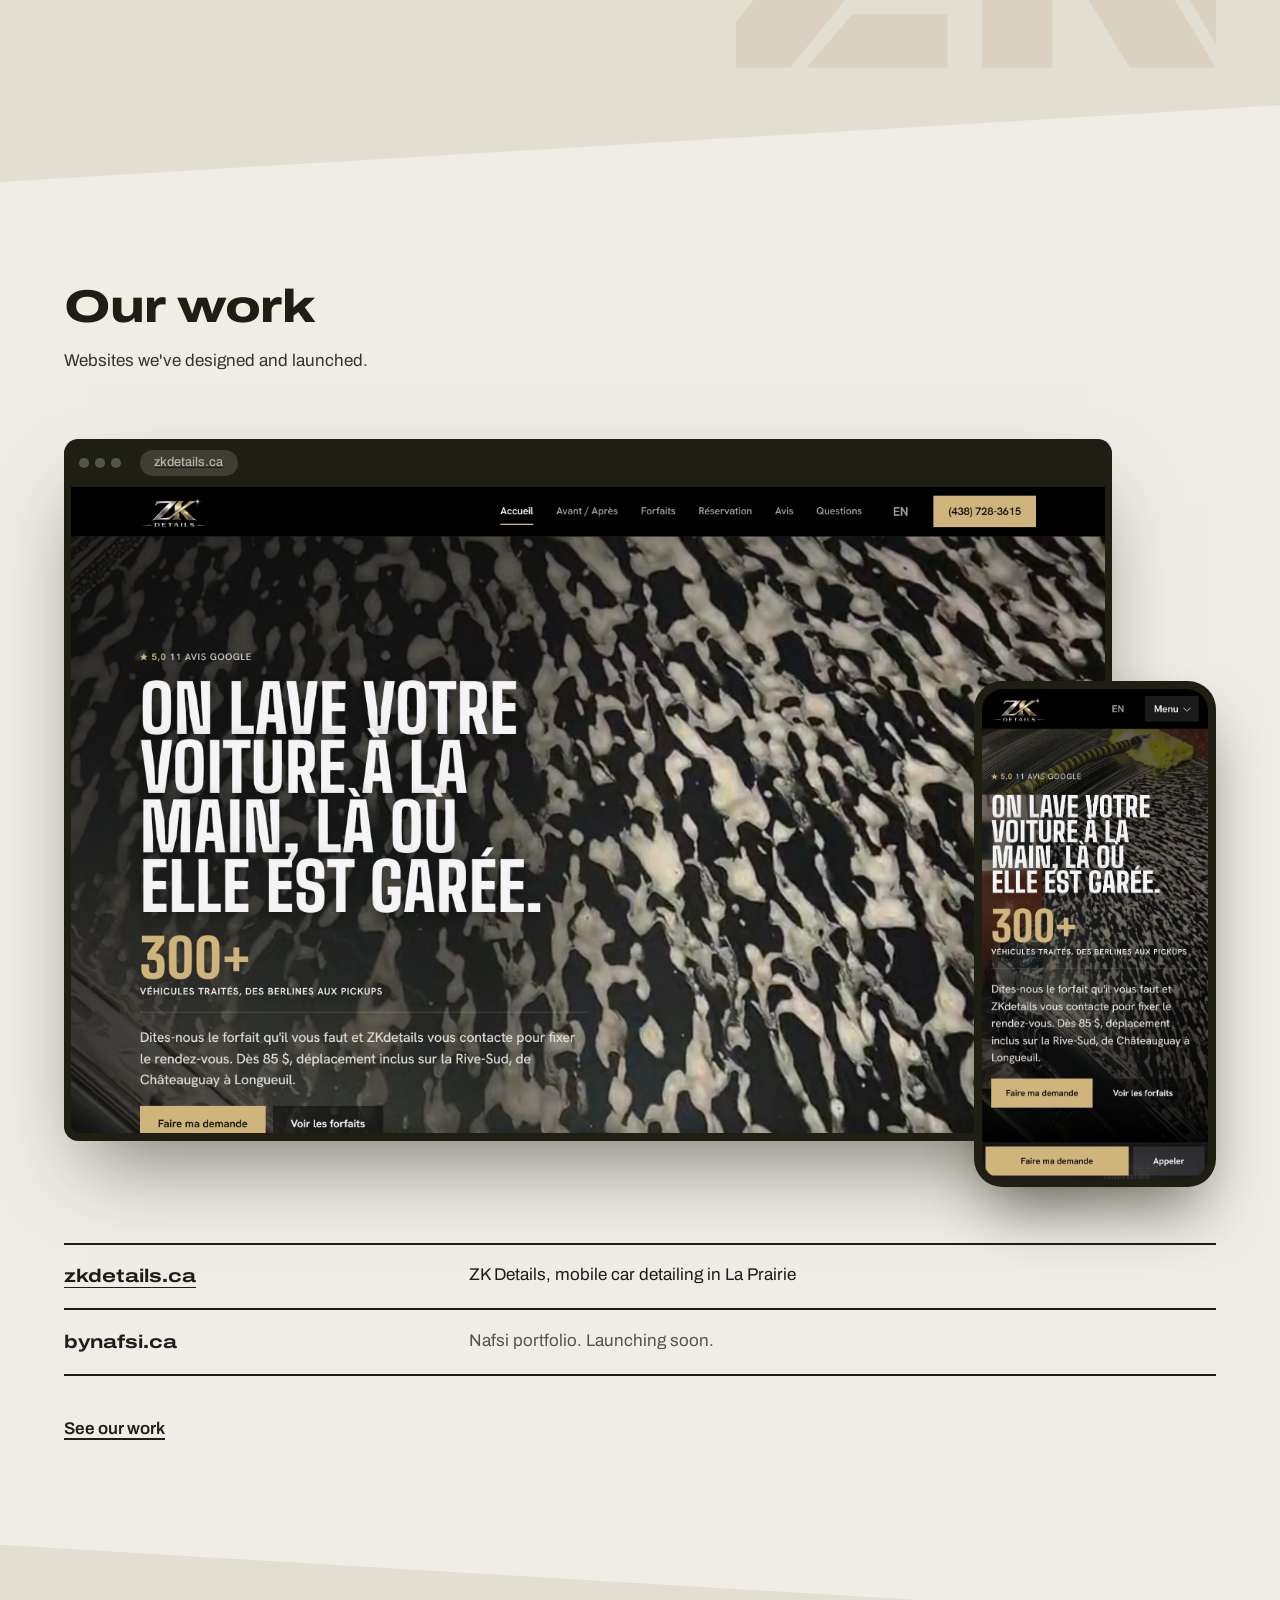
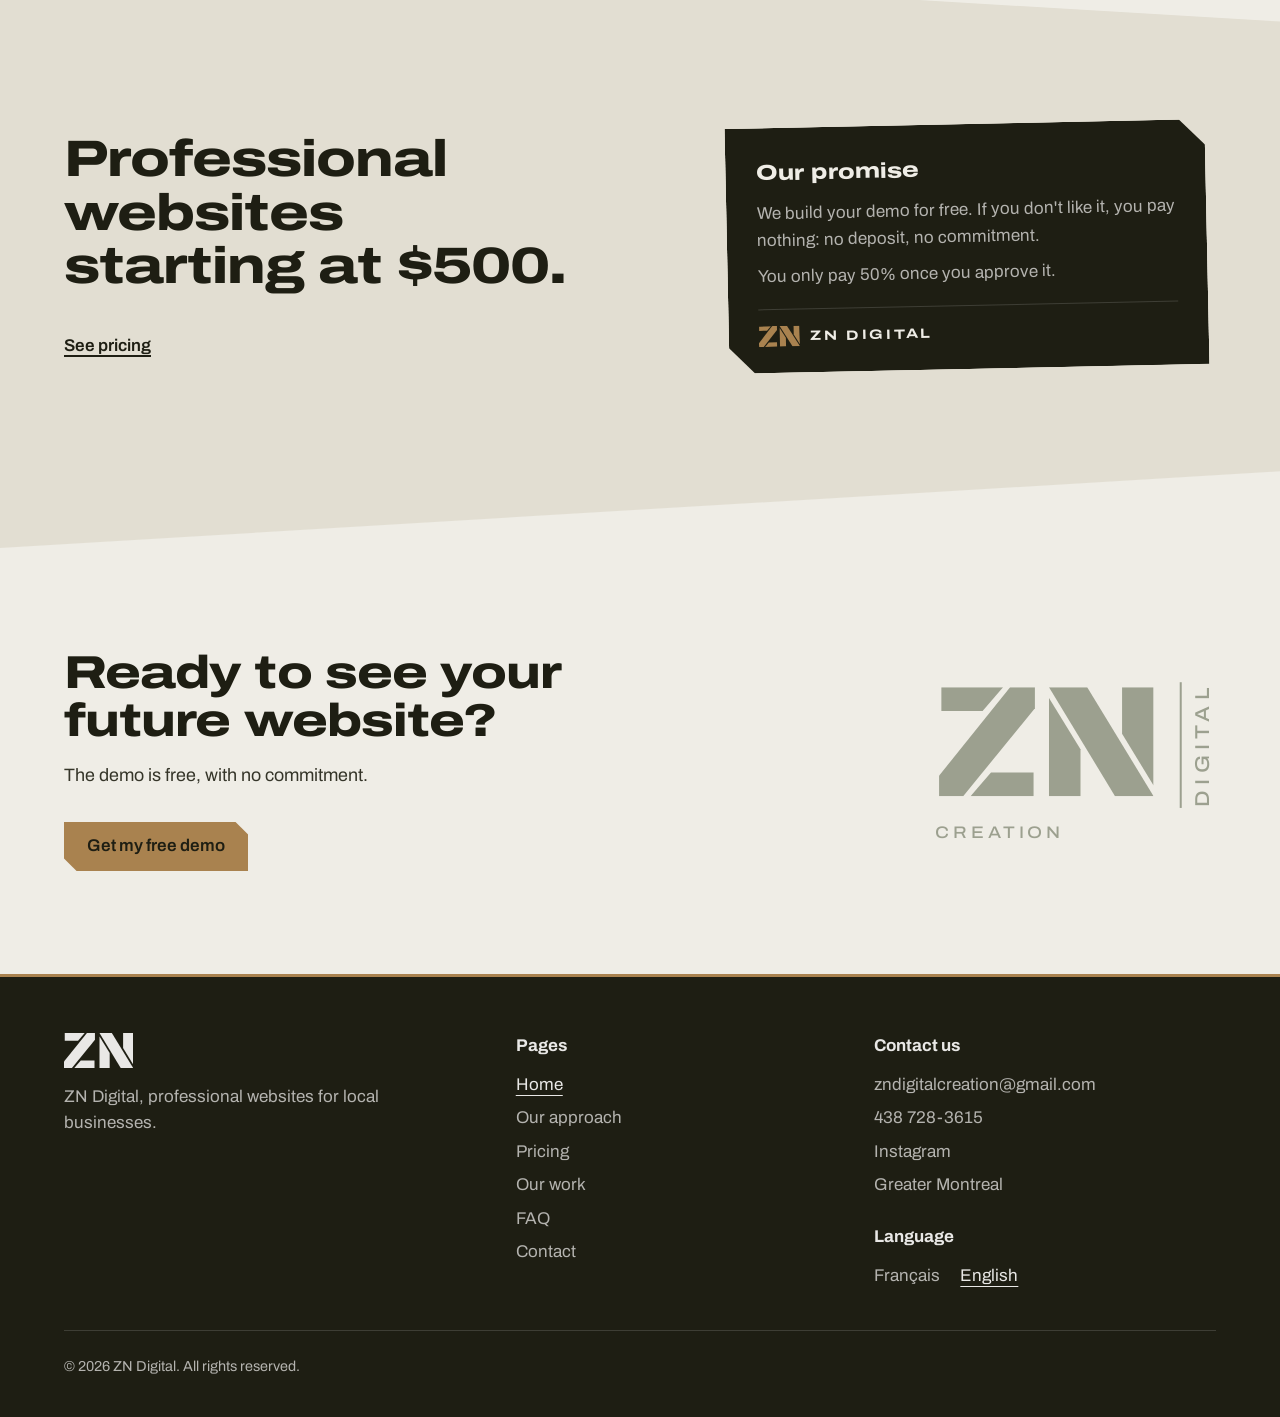
==== commit 8c3bdcc9: "Palette « Crème et bronze » : crème et beige en alternance, boutons et accents bronze Co-Authored-By" ====
--- a/en/index.html
+++ b/en/index.html
@@ -13,7 +13,7 @@
   <meta property="og:description" content="ZN Digital helps Montreal small businesses with website design, SEO, branding and social media. Request a quote.">
   <meta property="og:type" content="website">
   <meta property="og:locale" content="en_CA">
-  <meta name="theme-color" content="#F6F4EF">
+  <meta name="theme-color" content="#EFEDE6">
   <link rel="icon" type="image/svg+xml" href="../assets/favicon.svg">
   <link rel="preconnect" href="https://fonts.googleapis.com">
   <link rel="preconnect" href="https://fonts.gstatic.com" crossorigin>
@@ -117,7 +117,7 @@
       <p class="sr-only">Free demo first. You only pay if you love it. Bilingual website. Domain in your name. A real person answers. South Shore and Greater Montreal.</p>
     </section>
 
-    <section class="bloc olive bloc-os">
+    <section class="bloc bloc-os">
       <div class="contenant">
         <h2>How it works</h2>
         <ol class="etapes">
@@ -186,7 +186,7 @@
       </div>
     </section>
 
-    <section class="bloc olive bloc-os inverse">
+    <section class="bloc bloc-os inverse">
       <svg class="fragment" viewBox="0 0 640 325" aria-hidden="true"><use href="#zn"/></svg>
       <div class="contenant deux">
         <h2>At a glance</h2>
--- a/styles.css
+++ b/styles.css
@@ -1036,3 +1036,42 @@
 }
 /* Le pied de page kaki se distingue d'une dernière section kaki par un filet vert */
 .pied { border-top: 3px solid var(--sauge); }
+
+/* =====================================================================
+   Palette « Crème et bronze » (remplace « Lin et kaki »)
+   Crème #EFEDE6 et beige #E2DED2 en alternance, bronze #A9824F pour les boutons
+   et les accents, kaki #1E1E13 pour le texte et quelques blocs, vert sauge pour le logo.
+   ===================================================================== */
+:root {
+  --clair: #EFEDE6;
+  --beige: #E2DED2;
+  --bronze: #A9824F;
+  --bronze-survol: #BE9863;
+  --olive: #1E1E13;
+  --olive-survol: #3A3B2E;
+}
+.bloc-os { background: var(--beige); }
+
+/* Boutons principaux en bronze, texte kaki */
+.bouton-encre { color: var(--encre); background-image: linear-gradient(115deg, var(--bronze-survol) 50%, var(--bronze) 50.1%); }
+
+/* Accents bronze */
+.bandeau { background: var(--bronze); color: var(--encre); }
+.bandeau span::after { background: var(--encre); }
+.ch-badge, .plan.recommande::before { background: var(--bronze); color: var(--encre); }
+.bloc-sauge .puces li::before, .bloc-os .puces li::before, .plan.recommande .puces li::before { background: var(--bronze); }
+.etapes li::after { background: var(--bronze); }
+.etapes li::before { color: color-mix(in srgb, var(--encre) calc(var(--f) * 100%), var(--bronze)); }
+.engagement-signature svg, .cmpf-zn svg, .avatar svg { fill: var(--bronze); }
+.cmpf-oui { background: color-mix(in srgb, var(--bronze) 16%, var(--clair)); }
+.cmpf-oui::before { background: var(--bronze); }
+.faq.conversation summary { background: var(--beige); }
+.faq.conversation summary:hover { background: color-mix(in srgb, var(--bronze) 22%, var(--beige)); }
+.note { background: var(--clair); border-left-color: var(--bronze); }
+.bloc-sauge .fragment { fill: color-mix(in srgb, var(--bronze) 12%, var(--clair)); }
+.bloc-os .fragment { fill: color-mix(in srgb, var(--bronze) 14%, var(--beige)); }
+.pied { border-top-color: var(--bronze); }
+.quiz { border-color: var(--bronze); }
+@media (max-width: 40rem) {
+  .barre-mobile .bouton-os { background-image: linear-gradient(115deg, var(--bronze) 50%, var(--beige) 50.1%); }
+}
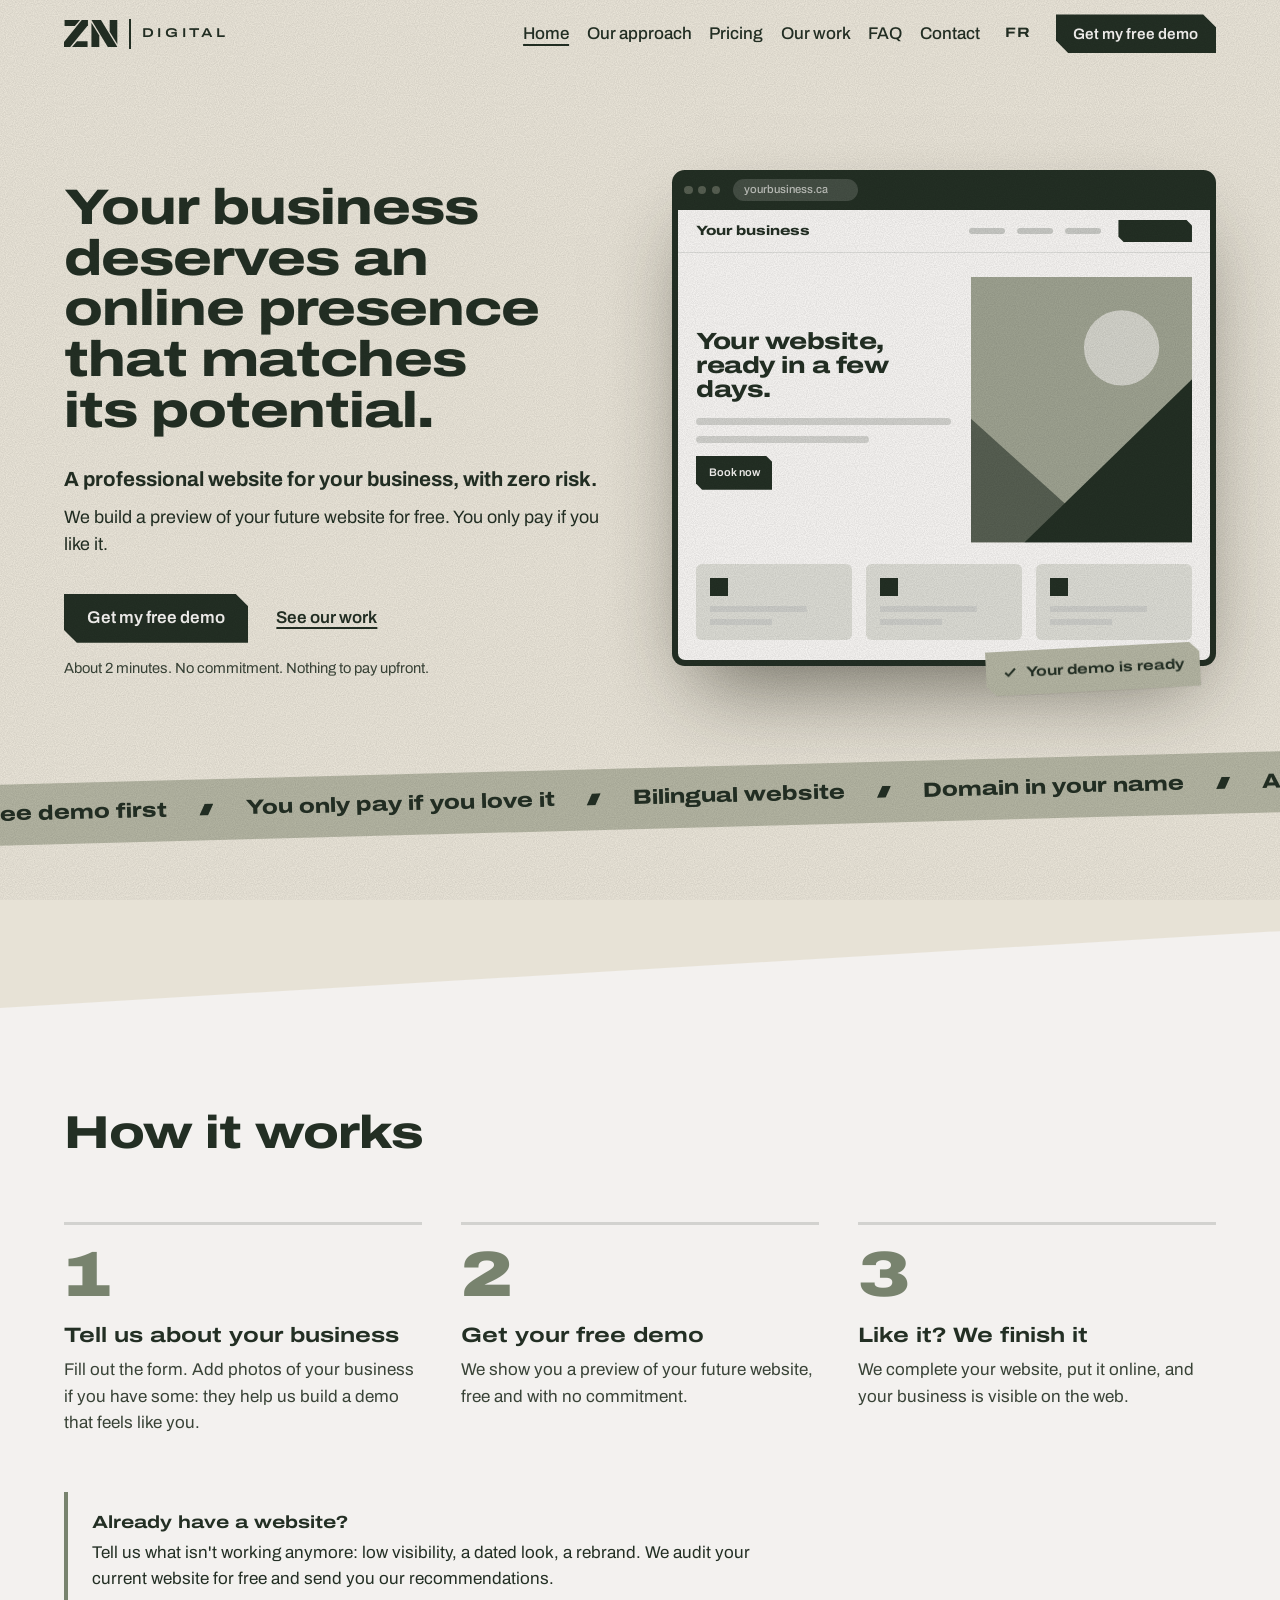
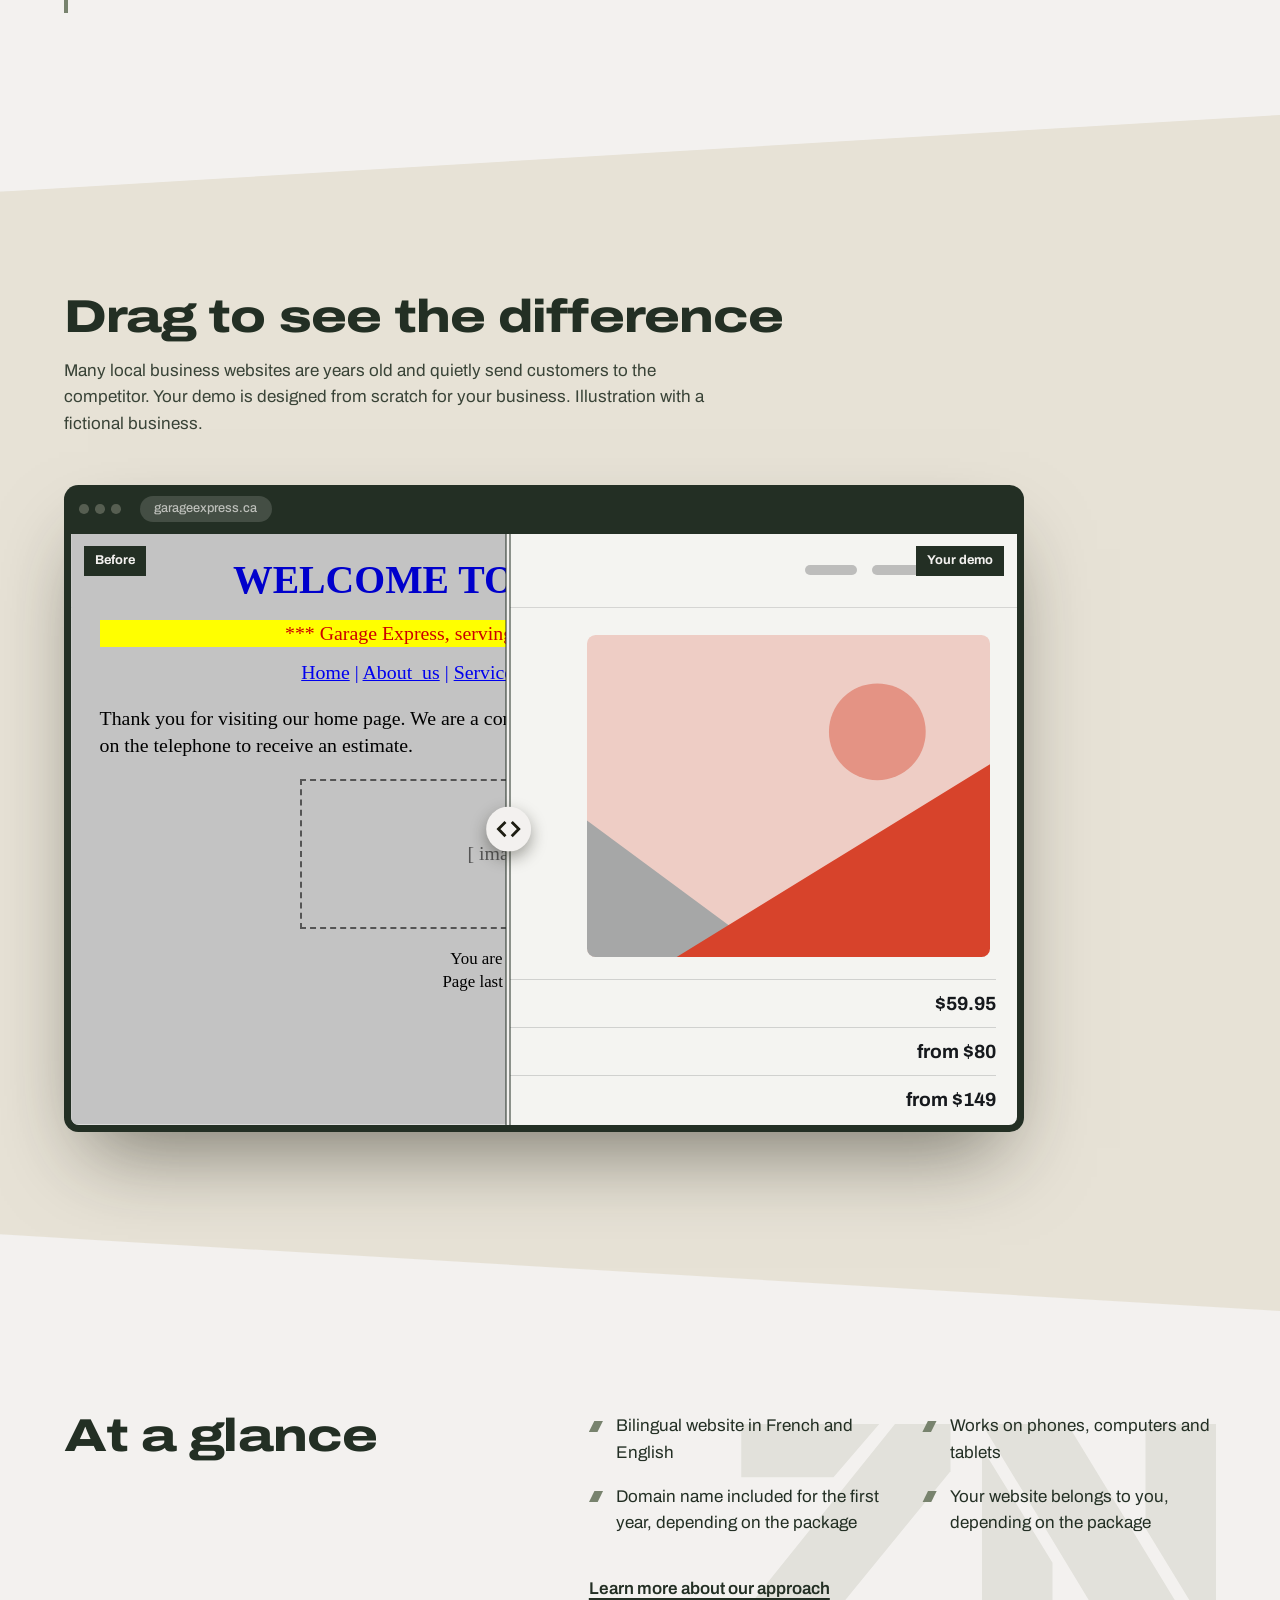
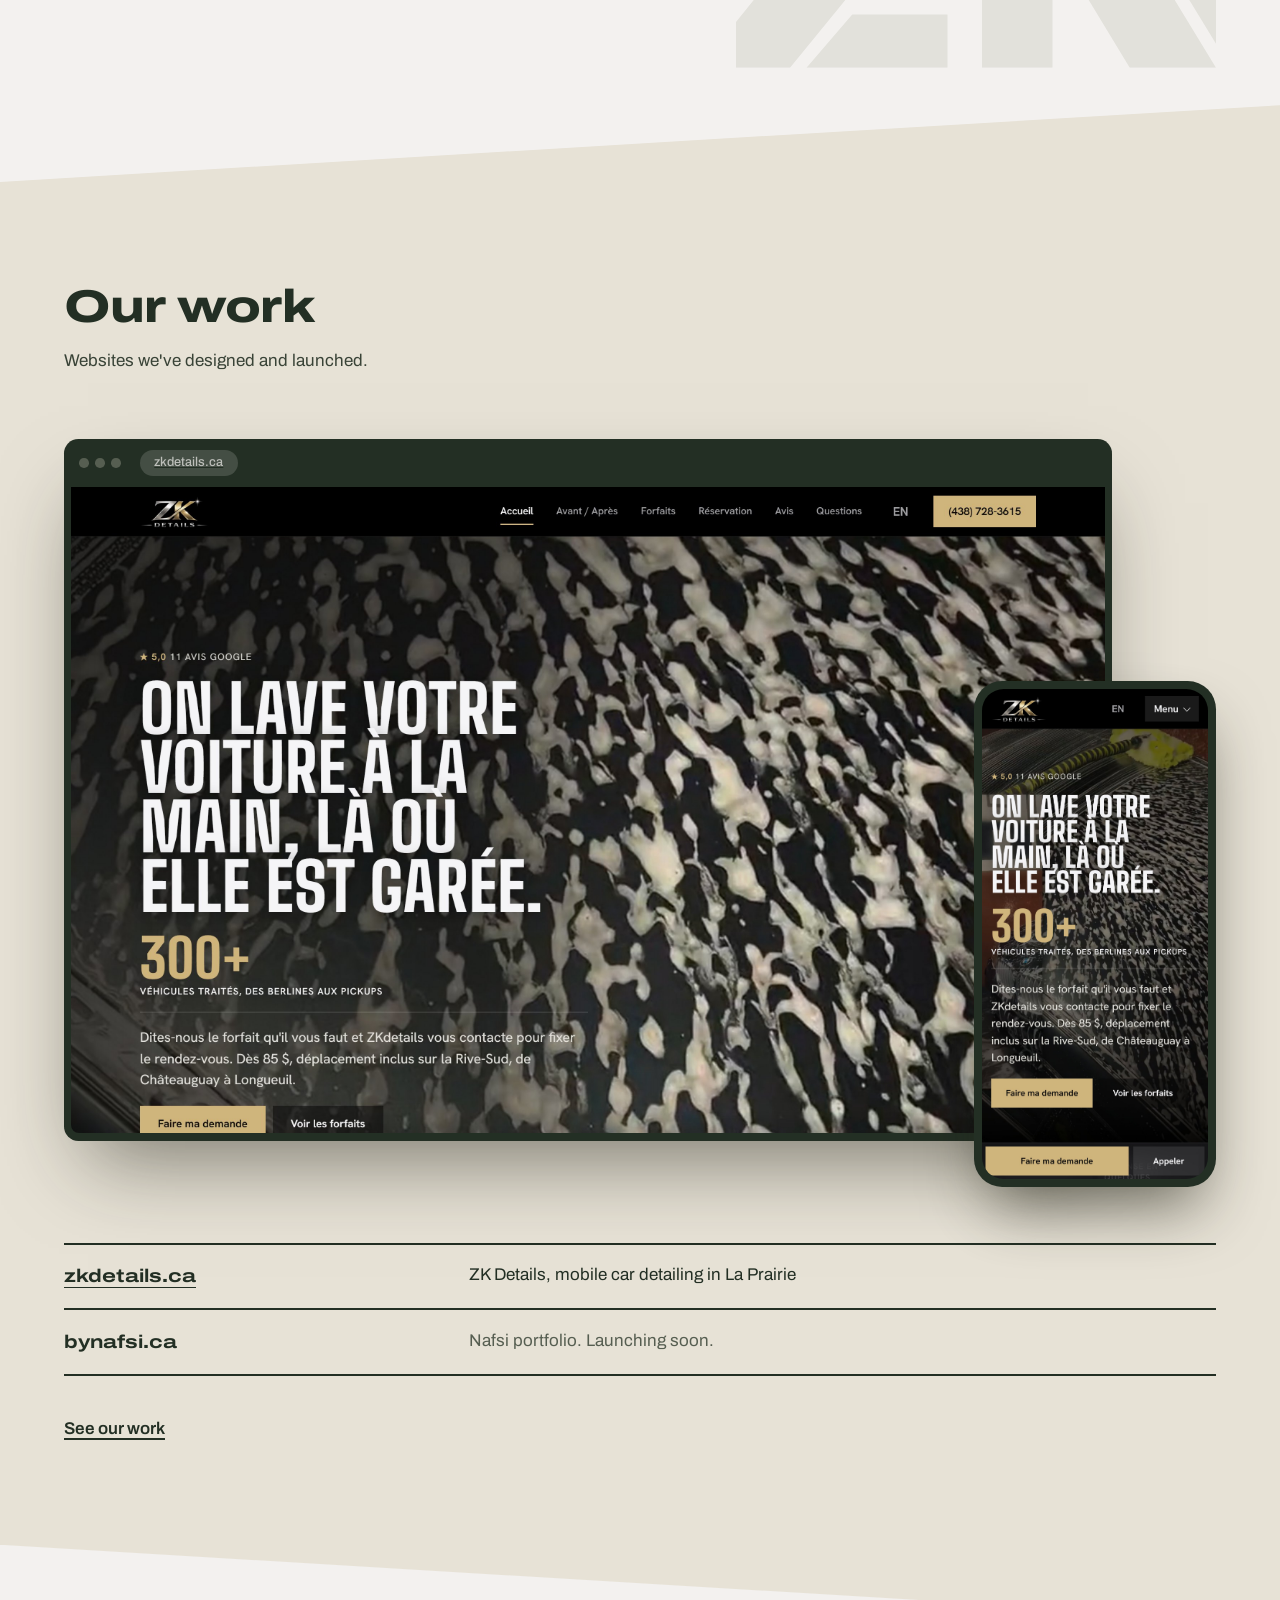
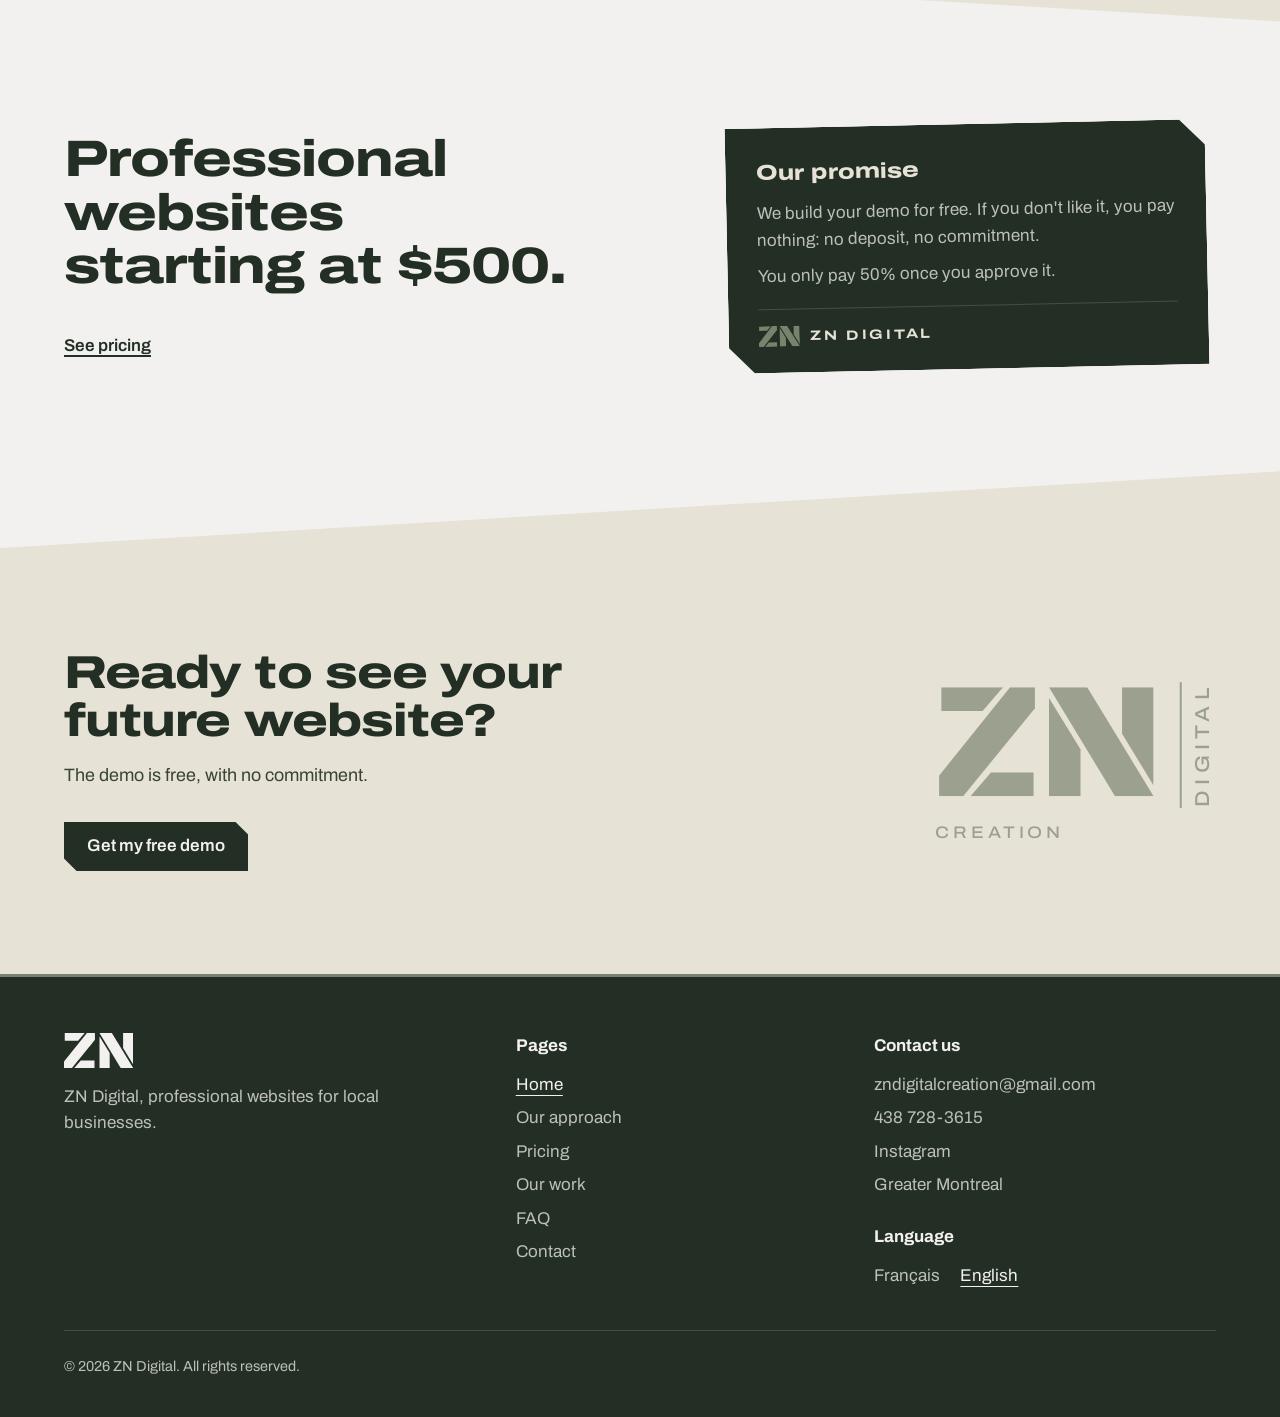
==== commit 445fa2c6: "Palette tirée de l'image de référence : lin, blanc chaud, sauge et vert forêt Co-Authored-By: Claude" ====
--- a/en/index.html
+++ b/en/index.html
@@ -13,7 +13,7 @@
   <meta property="og:description" content="ZN Digital helps Montreal small businesses with website design, SEO, branding and social media. Request a quote.">
   <meta property="og:type" content="website">
   <meta property="og:locale" content="en_CA">
-  <meta name="theme-color" content="#EFEDE6">
+  <meta name="theme-color" content="#E7E2D6">
   <link rel="icon" type="image/svg+xml" href="../assets/favicon.svg">
   <link rel="preconnect" href="https://fonts.googleapis.com">
   <link rel="preconnect" href="https://fonts.gstatic.com" crossorigin>
--- a/styles.css
+++ b/styles.css
@@ -1075,3 +1075,41 @@
 @media (max-width: 40rem) {
   .barre-mobile .bouton-os { background-image: linear-gradient(115deg, var(--bronze) 50%, var(--beige) 50.1%); }
 }
+
+/* =====================================================================
+   Palette tirée de l'image de référence (remplace « Crème et bronze »)
+   Lin #E7E2D6 et blanc chaud #F3F1EF en alternance, sauge clair #B2B3A1,
+   sauge moyen #78836E pour les accents, vert forêt #232F24 pour le texte,
+   les boutons et le pied de page. Le logo garde son vert #9CA08F.
+   ===================================================================== */
+:root {
+  --clair: #E7E2D6;
+  --os: #F3F1EF;
+  --beige: #F3F1EF;
+  --encre: #232F24;
+  --olive: #232F24;
+  --olive-survol: #3A4A3B;
+  --sauge-clair: #B2B3A1;
+  --bronze: #78836E;
+  --bronze-survol: #8A9580;
+}
+body, .entete, .bloc-sauge { background: var(--clair); }
+.bloc-os { background: var(--os); }
+@media (max-width: 66rem) { .nav { background: var(--clair); } }
+@media (max-width: 40rem) { .barre-mobile { background: var(--clair); } }
+
+/* Boutons vert forêt, balayage sauge au survol */
+.bouton-encre { color: var(--os); background-image: linear-gradient(115deg, var(--bronze) 50%, var(--encre) 50.1%); }
+
+/* Accents sauge */
+.bandeau { background: var(--sauge-clair); color: var(--encre); }
+.ch-badge, .plan.recommande::before { background: var(--sauge-clair); color: var(--encre); }
+.faq.conversation summary { background: var(--os); }
+.faq.conversation summary:hover { background: color-mix(in srgb, var(--sauge-clair) 45%, var(--os)); }
+.cmpf-oui { background: color-mix(in srgb, var(--sauge-clair) 35%, var(--os)); }
+.note { background: var(--os); }
+.bloc-sauge .fragment { fill: color-mix(in srgb, var(--sauge-clair) 30%, var(--clair)); }
+.bloc-os .fragment { fill: color-mix(in srgb, var(--sauge-clair) 26%, var(--os)); }
+@media (max-width: 40rem) {
+  .barre-mobile .bouton-os { background-image: linear-gradient(115deg, var(--sauge-clair) 50%, var(--os) 50.1%); }
+}
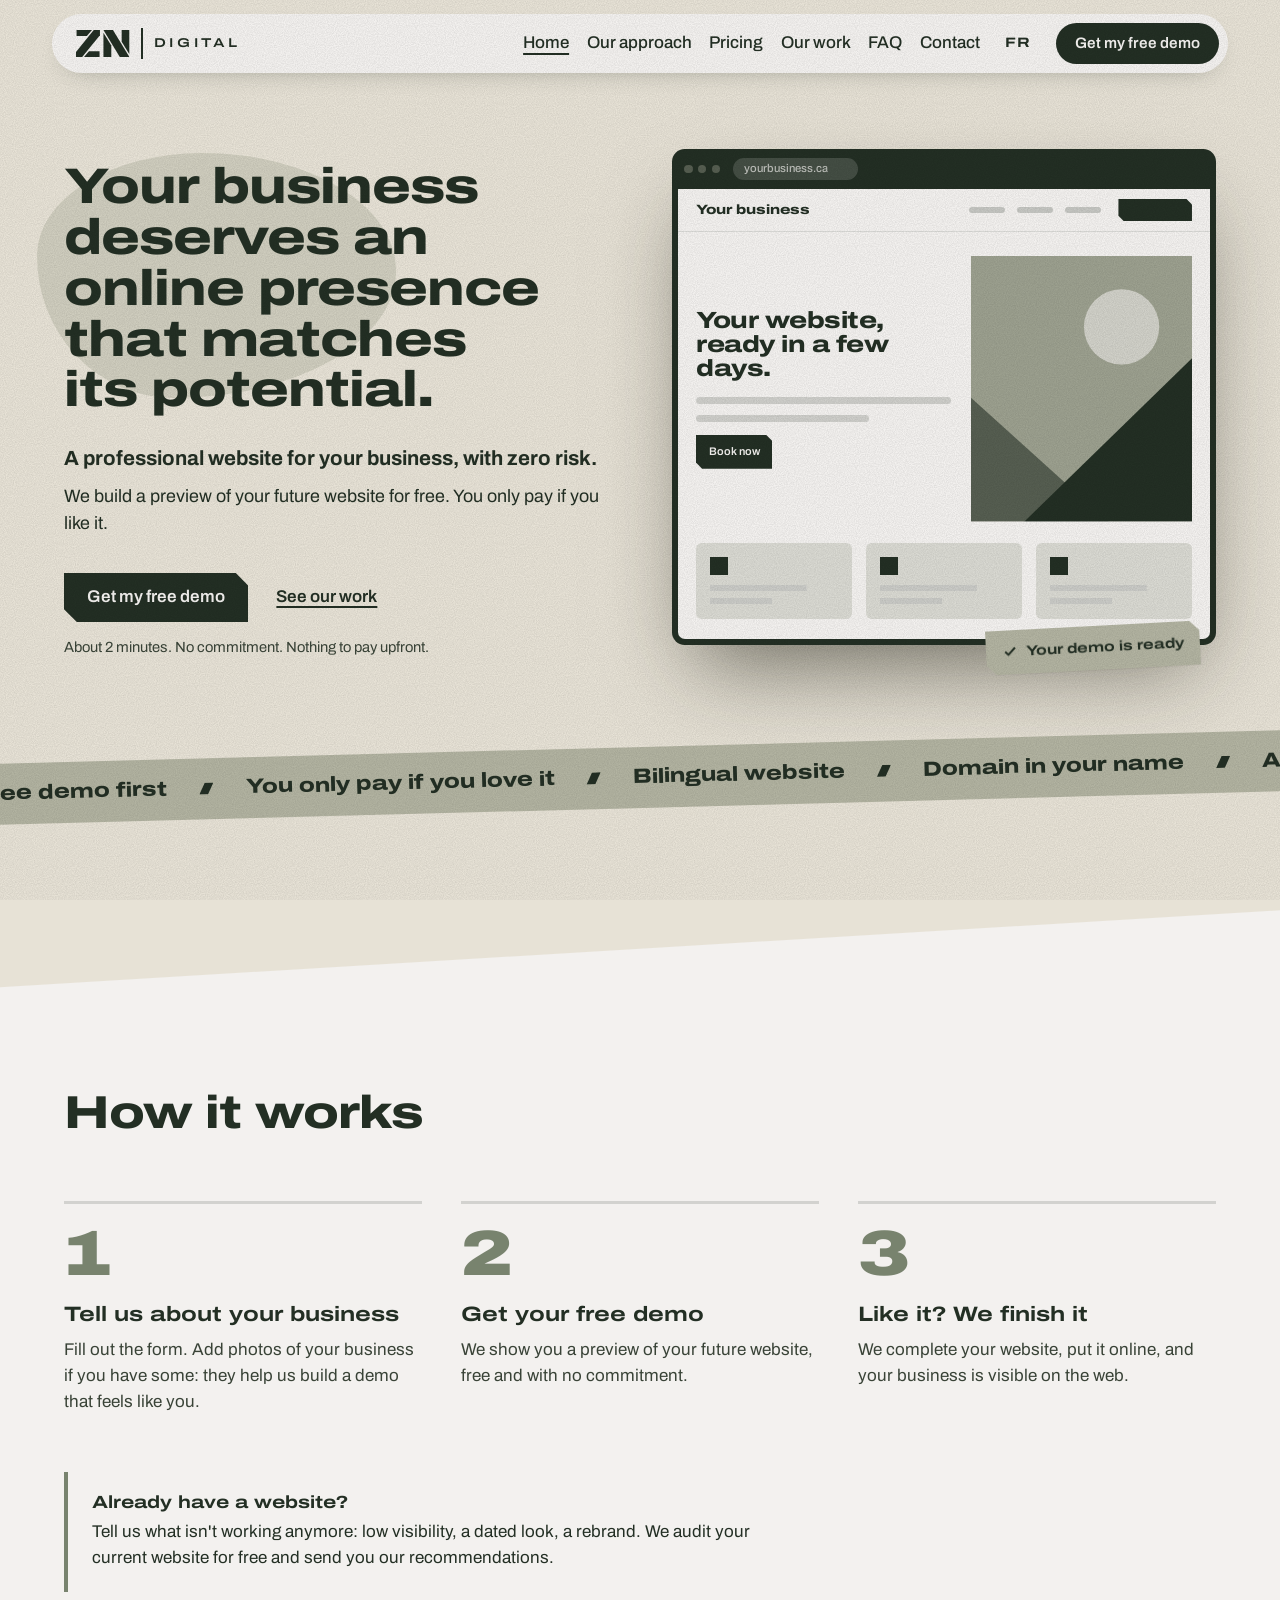
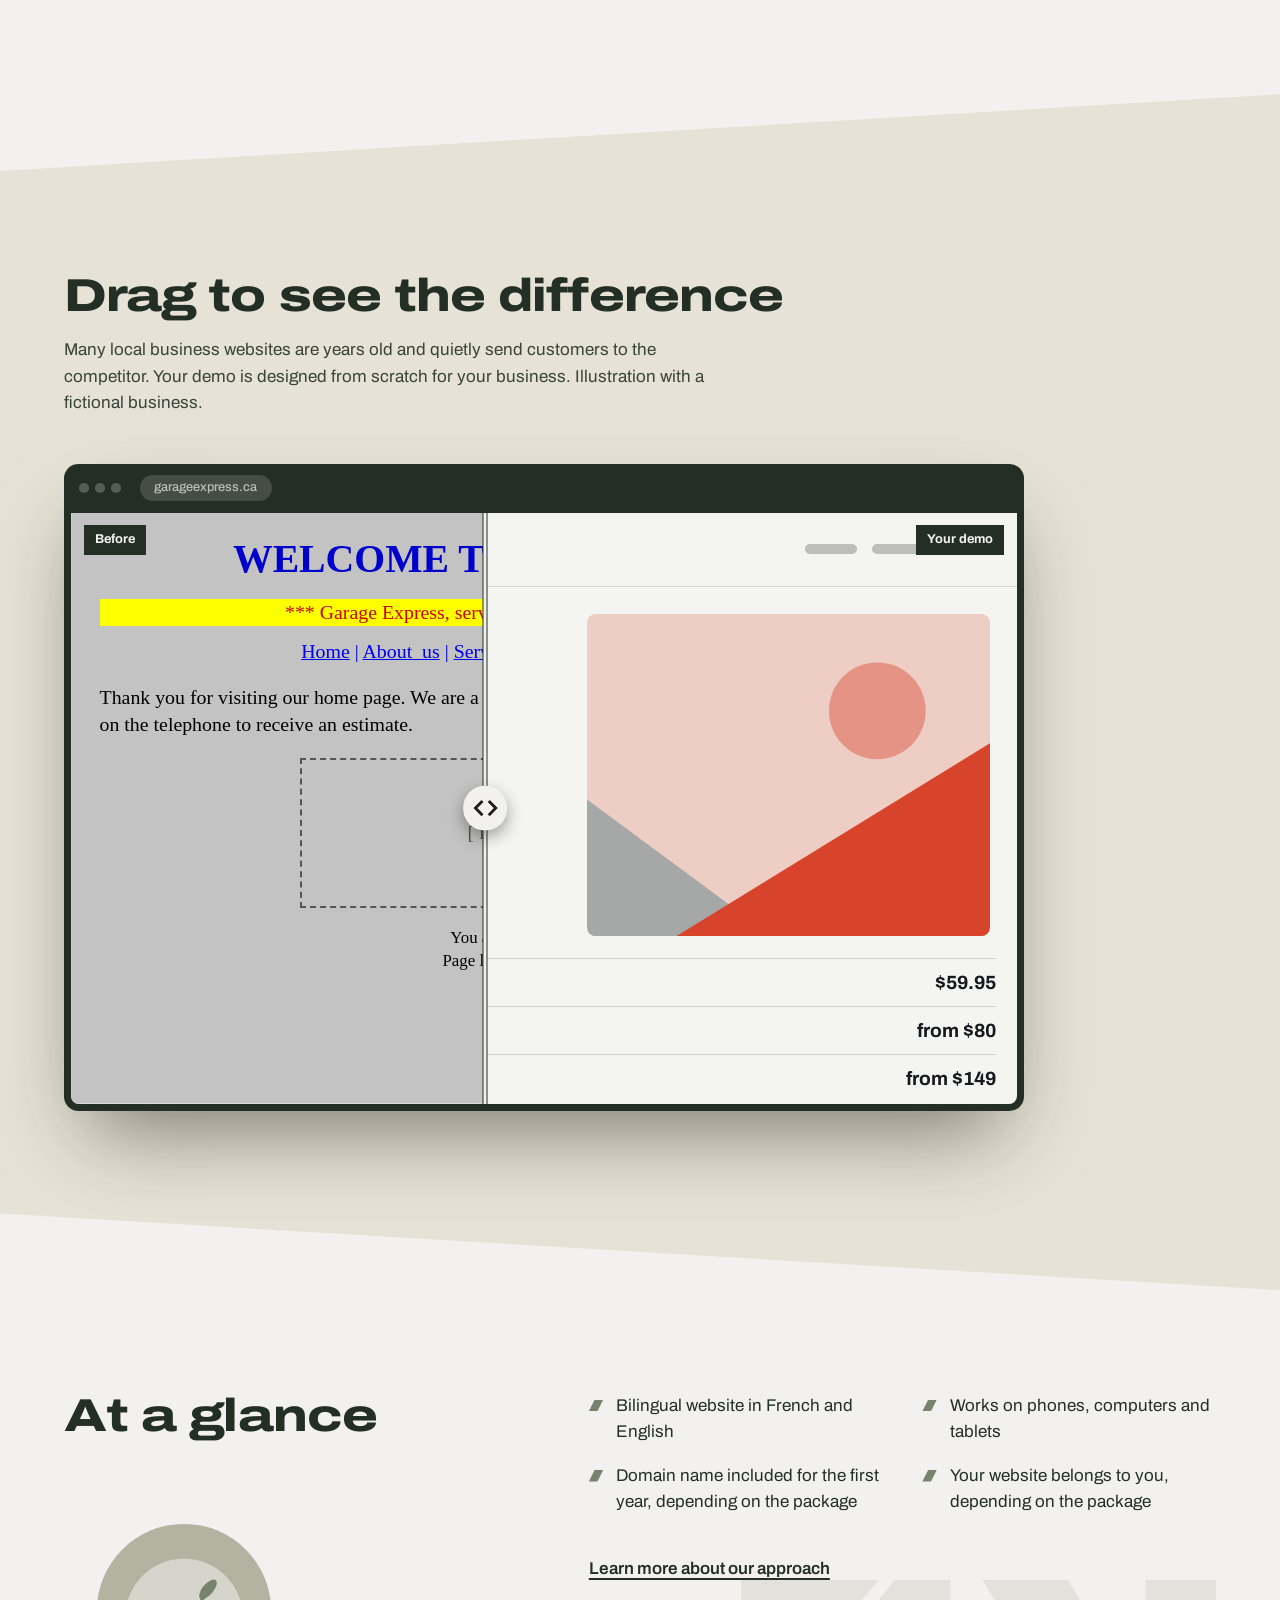
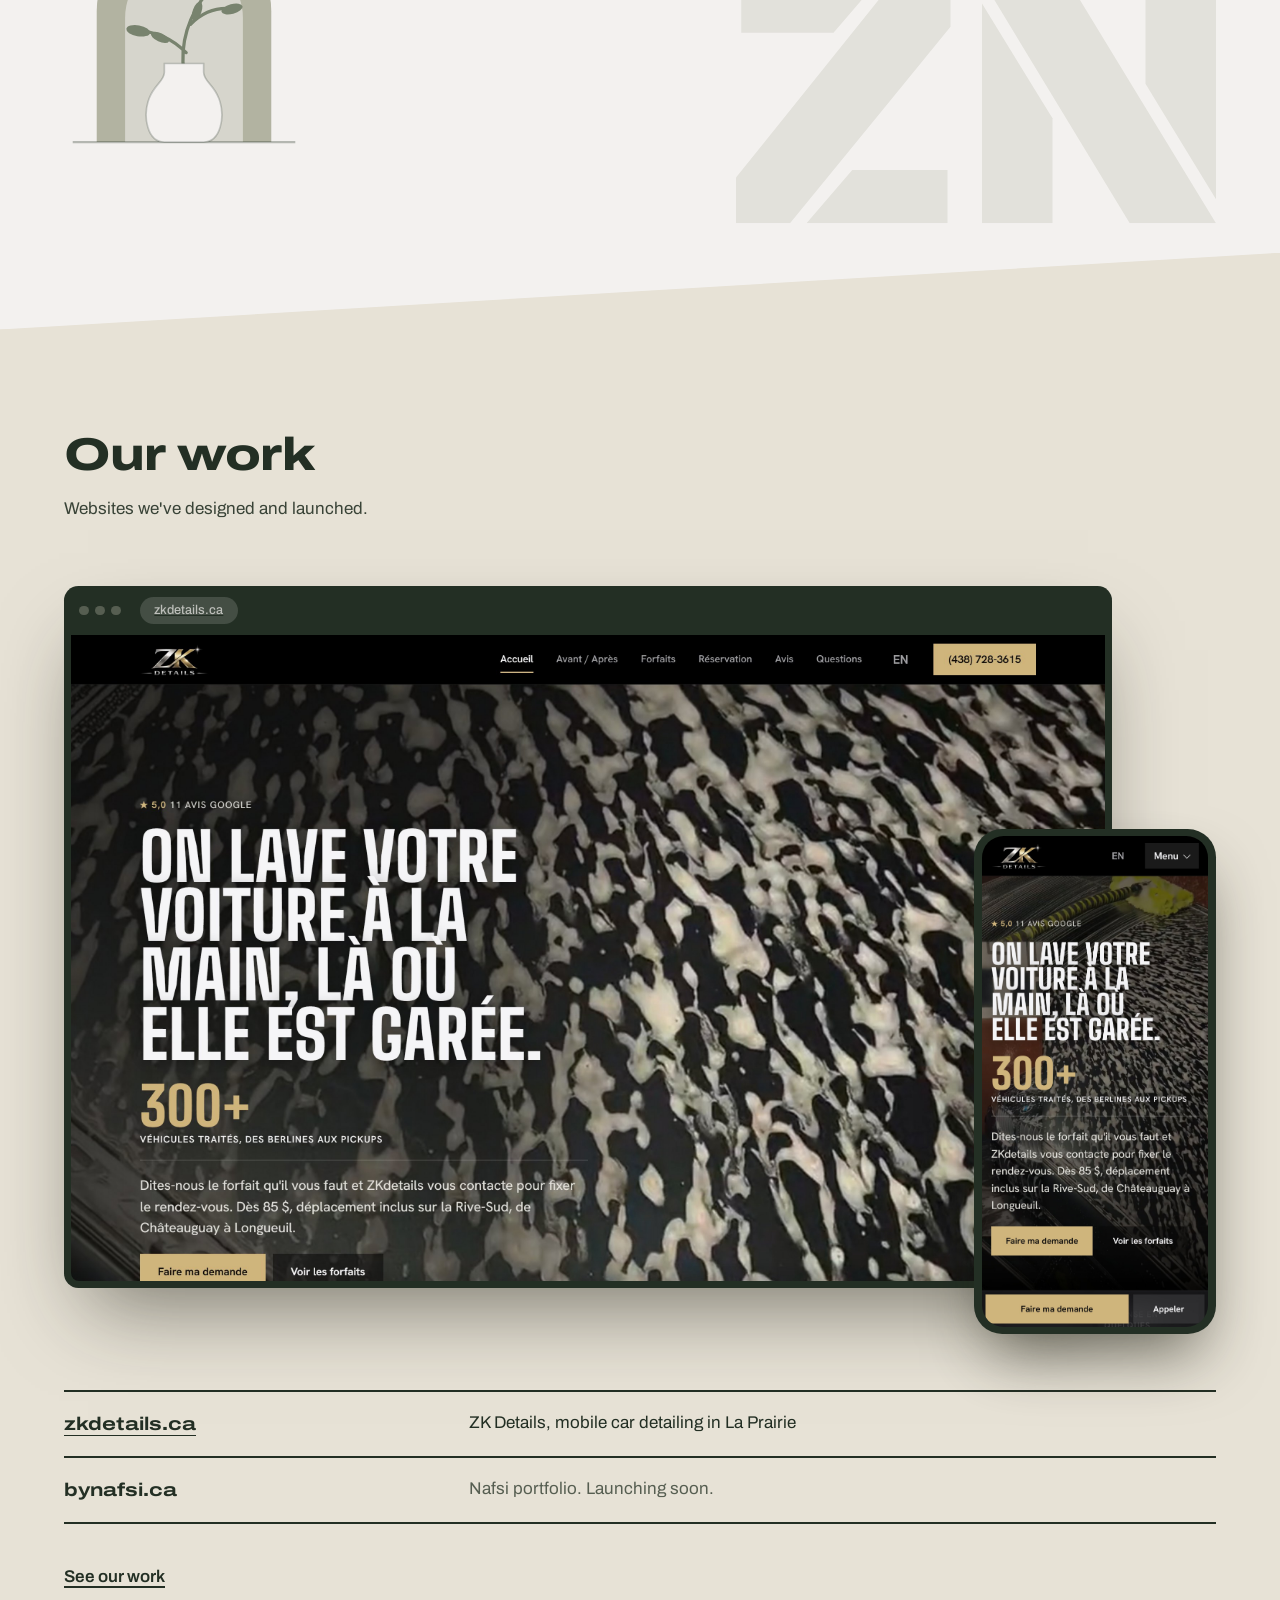
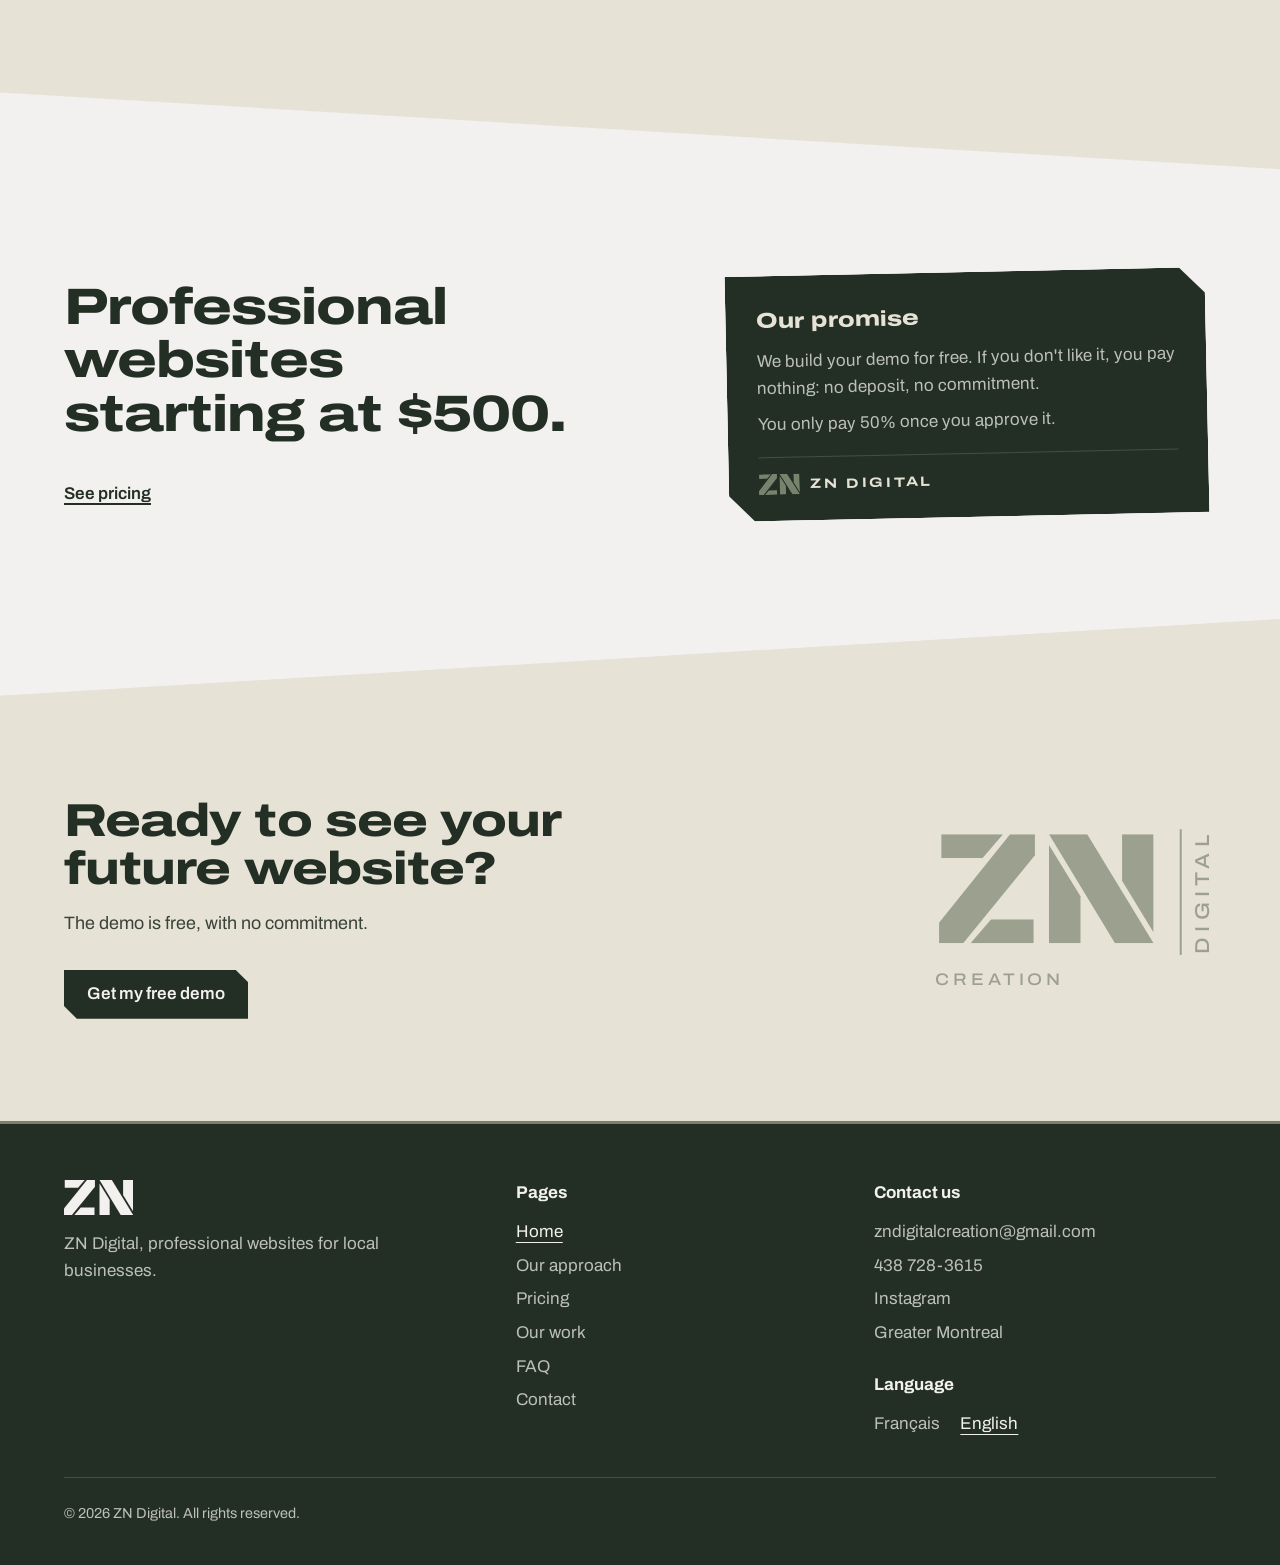
==== commit d4d044d1: "Visuels sans photos : formes organiques, illustrations en code, icônes au trait, menu flottant - For" ====
--- a/en/index.html
+++ b/en/index.html
@@ -33,7 +33,7 @@
   }
   </script>
 </head>
-<body>
+<body data-page="index">
   <a class="skip" href="#contenu">Skip to content</a>
 
   <svg width="0" height="0" class="defs" aria-hidden="true">
@@ -190,6 +190,18 @@
       <svg class="fragment" viewBox="0 0 640 325" aria-hidden="true"><use href="#zn"/></svg>
       <div class="contenant deux">
         <h2>At a glance</h2>
+        <div class="illus"><svg viewBox="0 0 220 240" aria-hidden="true">
+      <path class="il-arche" d="M30 232V112a80 80 0 0 1 160 0v120z"/>
+      <path class="il-interieur" d="M56 232V118a54 54 0 0 1 108 0v114z"/>
+      <path class="il-sol" d="M8 232h204"/>
+      <path class="il-tige" d="M110 168c-4-26 4-52 22-74M112 150c-14-14-30-20-46-20M116 124c12-12 26-16 40-14"/>
+      <ellipse class="il-feuille" cx="132" cy="92" rx="11" ry="5" transform="rotate(-50 132 92)"/>
+      <ellipse class="il-feuille" cx="68" cy="130" rx="11" ry="5" transform="rotate(10 68 130)"/>
+      <ellipse class="il-feuille" cx="154" cy="110" rx="10" ry="4.5" transform="rotate(-15 154 110)"/>
+      <ellipse class="il-feuille" cx="122" cy="112" rx="9" ry="4" transform="rotate(-70 122 112)"/>
+      <ellipse class="il-feuille" cx="88" cy="136" rx="9" ry="4" transform="rotate(25 88 136)"/>
+      <path class="il-vase" d="M92 232c-16 0-20-24-14-40 5-13 14-16 14-24v-8h36v8c0 8 9 11 14 24 6 16 2 40-14 40z"/>
+    </svg></div>
         <div>
           <ul class="puces">
             <li>Bilingual website in French and English</li>
--- a/styles.css
+++ b/styles.css
@@ -1113,3 +1113,87 @@
 @media (max-width: 40rem) {
   .barre-mobile .bouton-os { background-image: linear-gradient(115deg, var(--sauge-clair) 50%, var(--os) 50.1%); }
 }
+
+/* =====================================================================
+   Visuels sans photos
+   ===================================================================== */
+
+/* 1. Formes organiques derrière les grands titres (forme différente par page) */
+.hero h1, .tete h1 { position: relative; isolation: isolate; }
+.hero h1::before, .tete h1::before {
+  content: ""; position: absolute; z-index: -1;
+  left: -.55em; top: -.35em; width: 78%; height: 130%;
+  background: color-mix(in srgb, var(--sauge-clair) 62%, transparent);
+  border-radius: 58% 42% 63% 37% / 52% 61% 39% 48%;
+}
+[data-page="presentation"] .tete h1::before { width: 62%; border-radius: 42% 58% 38% 62% / 62% 38% 58% 42%; }
+[data-page="forfaits"] .tete h1::before { width: 92%; left: -.4em; border-radius: 63% 37% 52% 48% / 45% 55% 45% 55%; }
+[data-page="portfolio"] .tete h1::before { width: 90%; border-radius: 50% 50% 35% 65% / 60% 45% 55% 40%; }
+[data-page="faq"] .tete h1::before { width: 55%; border-radius: 38% 62% 60% 40% / 50% 58% 42% 50%; }
+[data-page="contact"] .tete h1::before { width: 70%; left: -.3em; border-radius: 60% 40% 45% 55% / 40% 60% 40% 60%; }
+
+/* 2. Illustrations dessinées en code */
+.illus svg { display: block; width: 100%; height: auto; }
+.il-arche { fill: var(--sauge-clair); }
+.il-interieur { fill: color-mix(in srgb, var(--sauge-clair) 45%, var(--os)); }
+.il-sol { fill: none; stroke: color-mix(in srgb, var(--encre) 30%, transparent); stroke-width: 2; }
+.il-tige { fill: none; stroke: var(--bronze); stroke-width: 3; stroke-linecap: round; }
+.il-feuille { fill: var(--bronze); }
+.il-feuille.clair { fill: color-mix(in srgb, var(--bronze) 55%, var(--os)); }
+.il-vase { fill: var(--os); stroke: color-mix(in srgb, var(--encre) 22%, transparent); stroke-width: 1.5; }
+.il-soleil { fill: color-mix(in srgb, var(--bronze) 40%, var(--os)); }
+
+/* Dans les mises en page à deux colonnes : sous le titre, à gauche */
+.deux:has(> .illus) { grid-template-areas: "titre contenu" "illus contenu"; }
+.deux:has(> .illus) > h2 { grid-area: titre; }
+.deux:has(> .illus) > .illus { grid-area: illus; width: min(15rem, 80%); margin-top: 1rem; }
+.deux:has(> .illus) > :not(h2):not(.illus) { grid-area: contenu; }
+
+/* FAQ : illustration à côté de la conversation */
+.contenant:has(> .illus-cote) {
+  display: grid; grid-template-columns: minmax(0, 1fr) minmax(0, 17rem);
+  gap: 3rem clamp(2rem, 5vw, 5rem); align-items: start;
+}
+.contenant:has(> .illus-cote) > .faq { grid-column: 1; grid-row: 1; }
+.illus-cote { grid-column: 2; grid-row: 1; position: sticky; top: 8rem; }
+
+/* 3. Icônes au trait */
+.icone {
+  display: grid; place-items: center; width: 2.9rem; height: 2.9rem; margin-bottom: .9rem;
+  border-radius: 50%; background: color-mix(in srgb, var(--sauge-clair) 45%, var(--os)); color: var(--encre);
+}
+.icone svg { width: 1.45rem; height: 1.45rem; fill: none; stroke: currentColor; stroke-width: 1.6; stroke-linecap: round; stroke-linejoin: round; }
+.raisons li { padding-top: 1.3rem; }
+.secteurs > li > .icone { margin: 1.4rem 0 -.5rem; }
+
+/* 4. Menu flottant en pilule */
+.entete {
+  top: .9rem; width: min(78rem, calc(100% - 2 * var(--marge) + 1.5rem));
+  margin: .9rem auto 0; padding: .55rem .55rem .55rem 1.5rem;
+  background: var(--os); border-radius: 999px;
+  box-shadow: 0 .6rem 1.6rem -1rem rgba(35, 47, 36, .45);
+}
+.entete.defilee { box-shadow: 0 1rem 2rem -1rem rgba(35, 47, 36, .6); }
+.entete-cta { clip-path: none; border-radius: 999px; padding: .7rem 1.2rem; }
+.menu-bouton { border-radius: 999px; }
+.hero { padding-top: clamp(2.5rem, 6vw, 5rem); }
+.tete { padding-top: clamp(2.5rem, 6vw, 5rem); }
+@media (max-width: 66rem) {
+  .nav {
+    top: calc(100% + .5rem); background: var(--os); border-top: 0;
+    border-radius: 1.4rem; padding: .5rem 1.5rem 1.5rem;
+    box-shadow: 0 1.2rem 2rem -1rem rgba(35, 47, 36, .5);
+  }
+}
+@media (max-width: 40rem) {
+  .entete { width: calc(100% - 1.5rem); padding-left: 1.1rem; }
+}
+
+@media (max-width: 60rem) {
+  .deux:has(> .illus) { grid-template-areas: "titre" "contenu"; }
+  .deux:has(> .illus) > .illus, .illus-cote { display: none; }
+  .contenant:has(> .illus-cote) { grid-template-columns: 1fr; }
+}
+/* Forme derrière les titres : plus douce, sans déborder sur le texte suivant */
+.hero h1::before, .tete h1::before { background: color-mix(in srgb, var(--sauge-clair) 45%, transparent); height: 112%; top: -.25em; }
+.hero h1::before { width: 66%; height: 96%; top: -.15em; border-radius: 46% 54% 62% 38% / 42% 48% 52% 58%; }
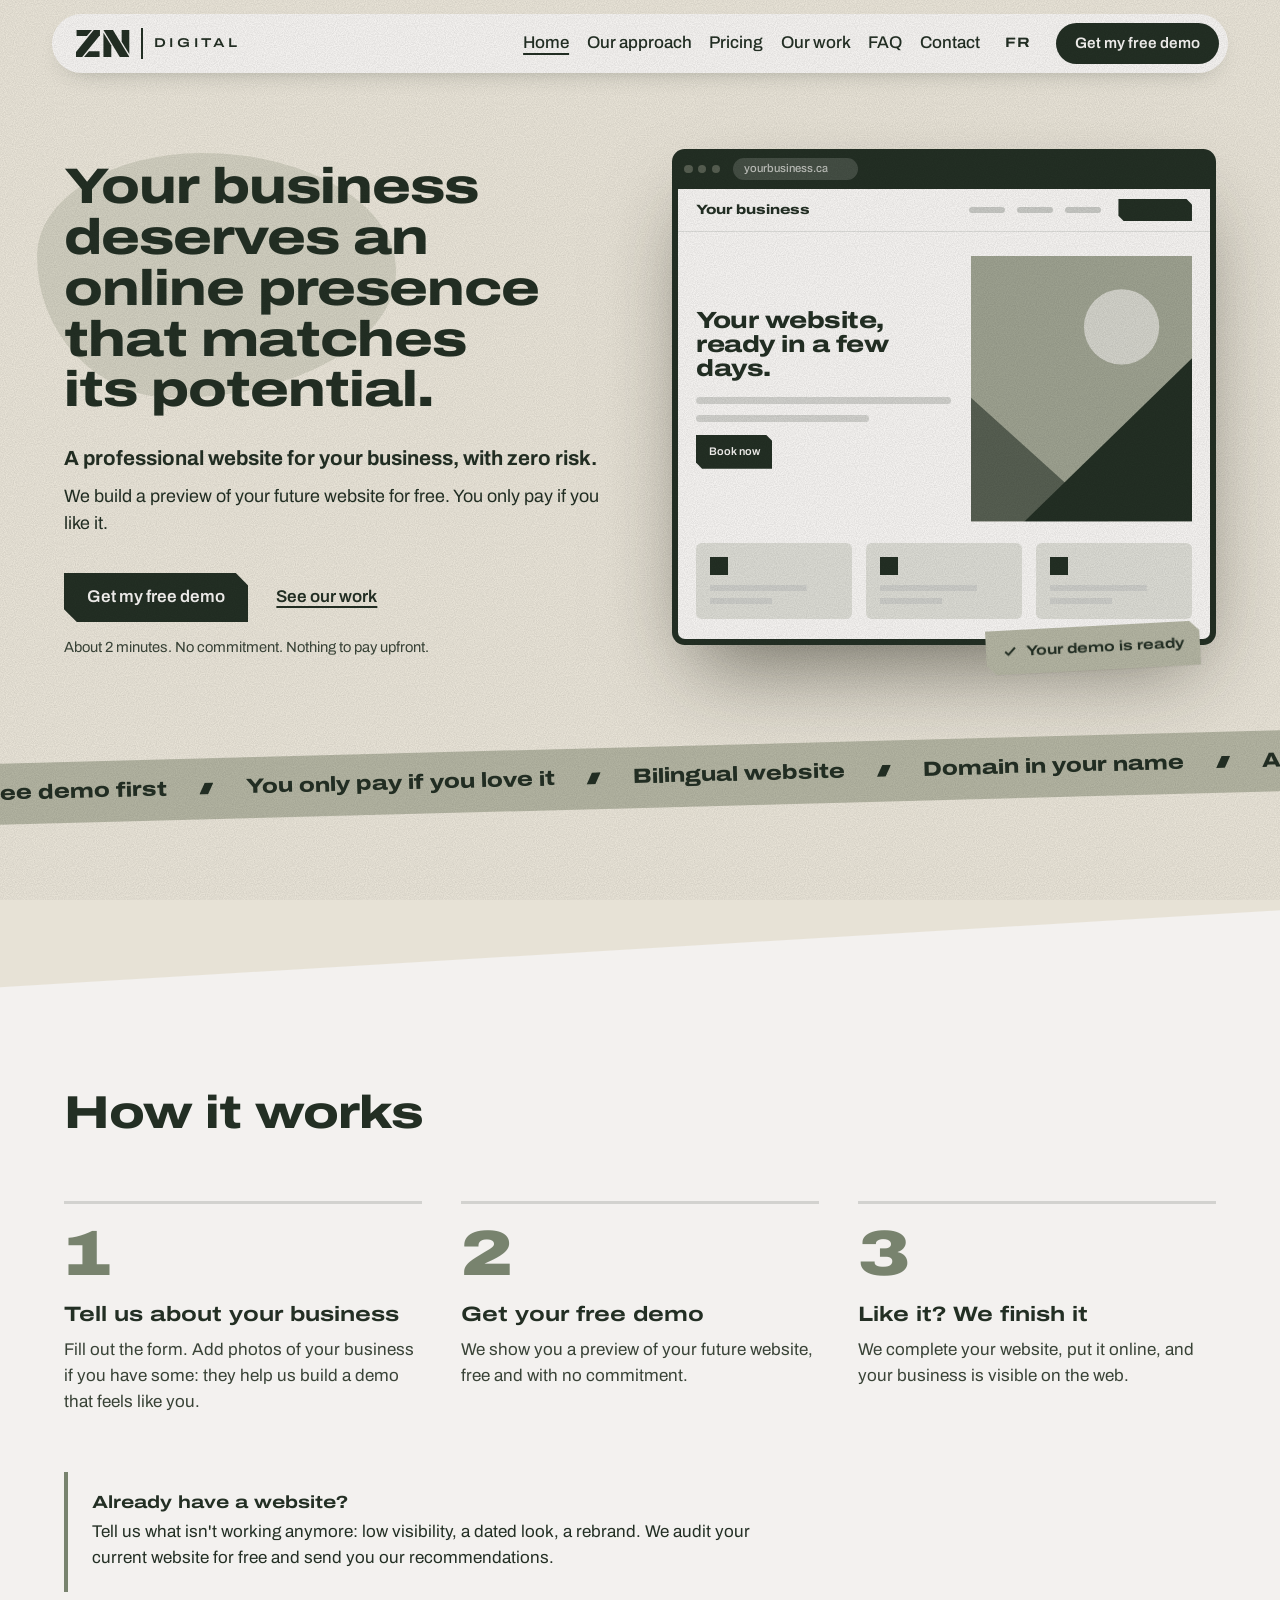
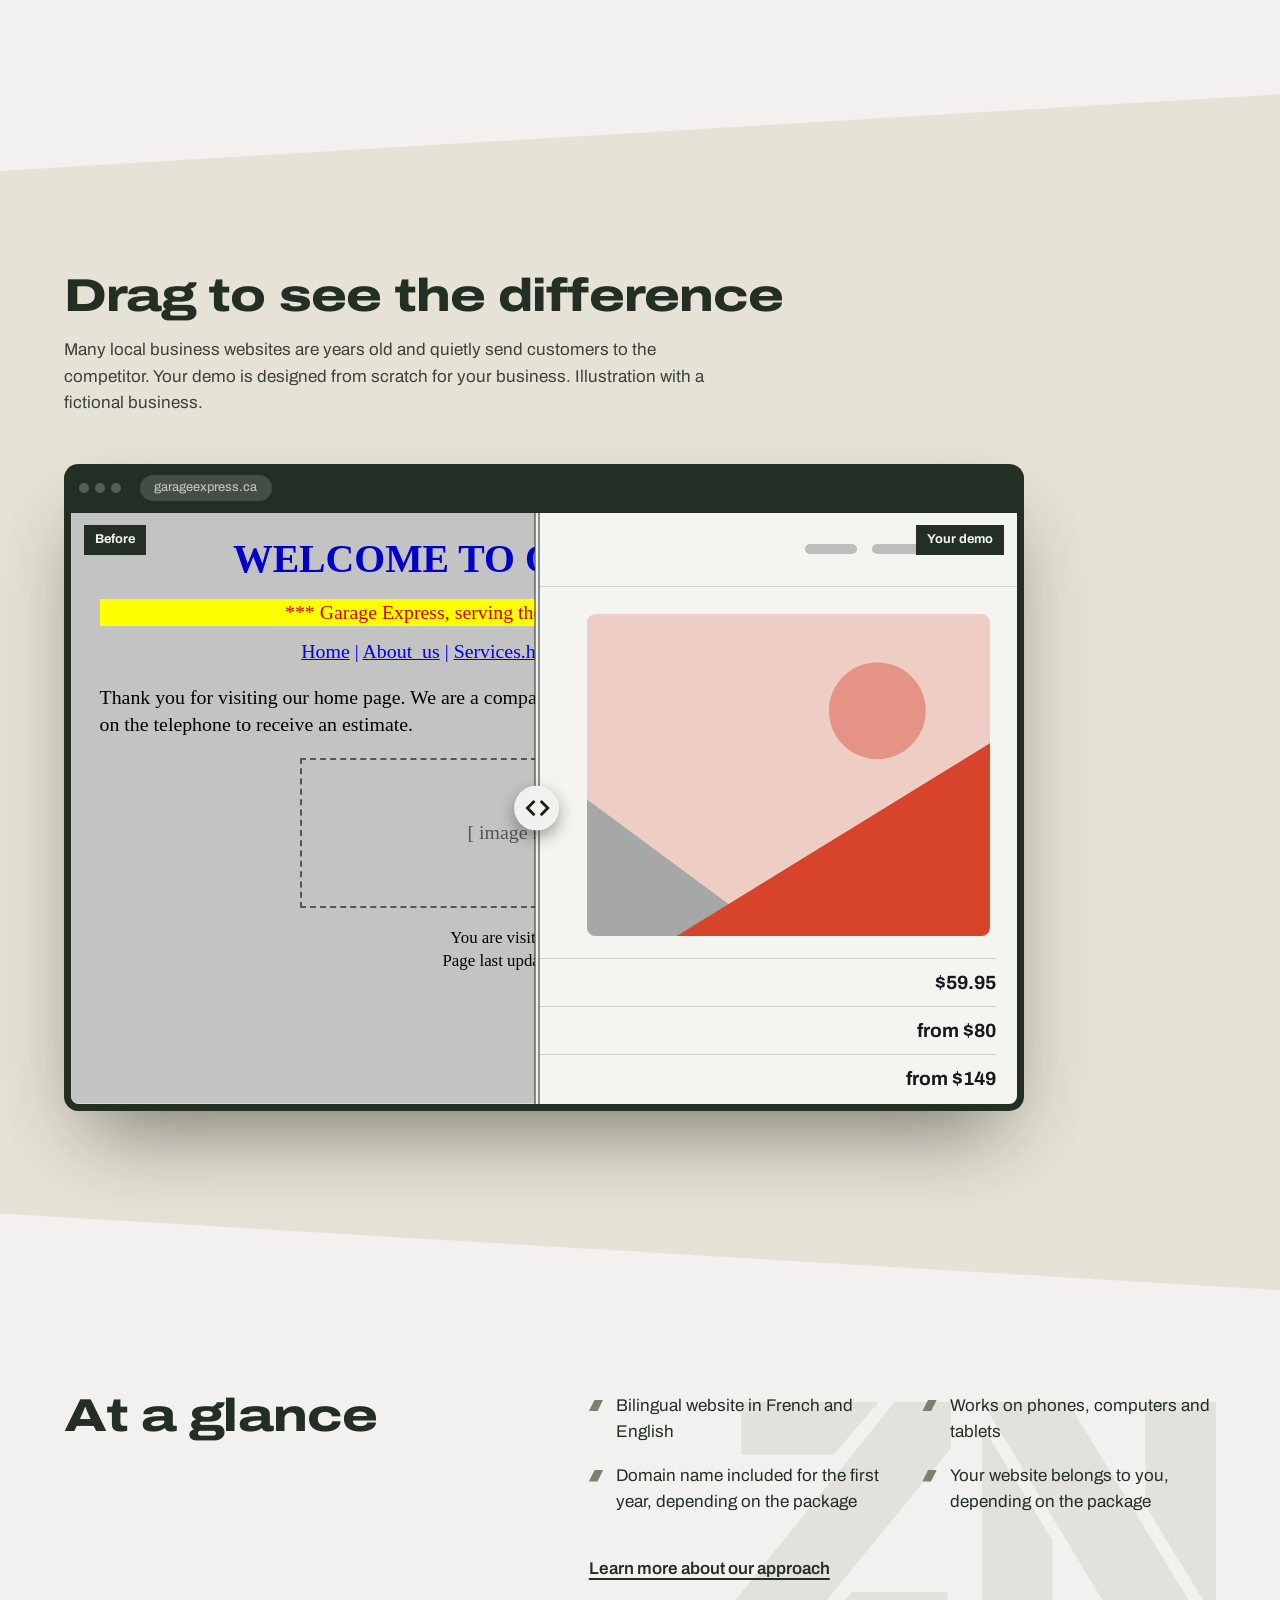
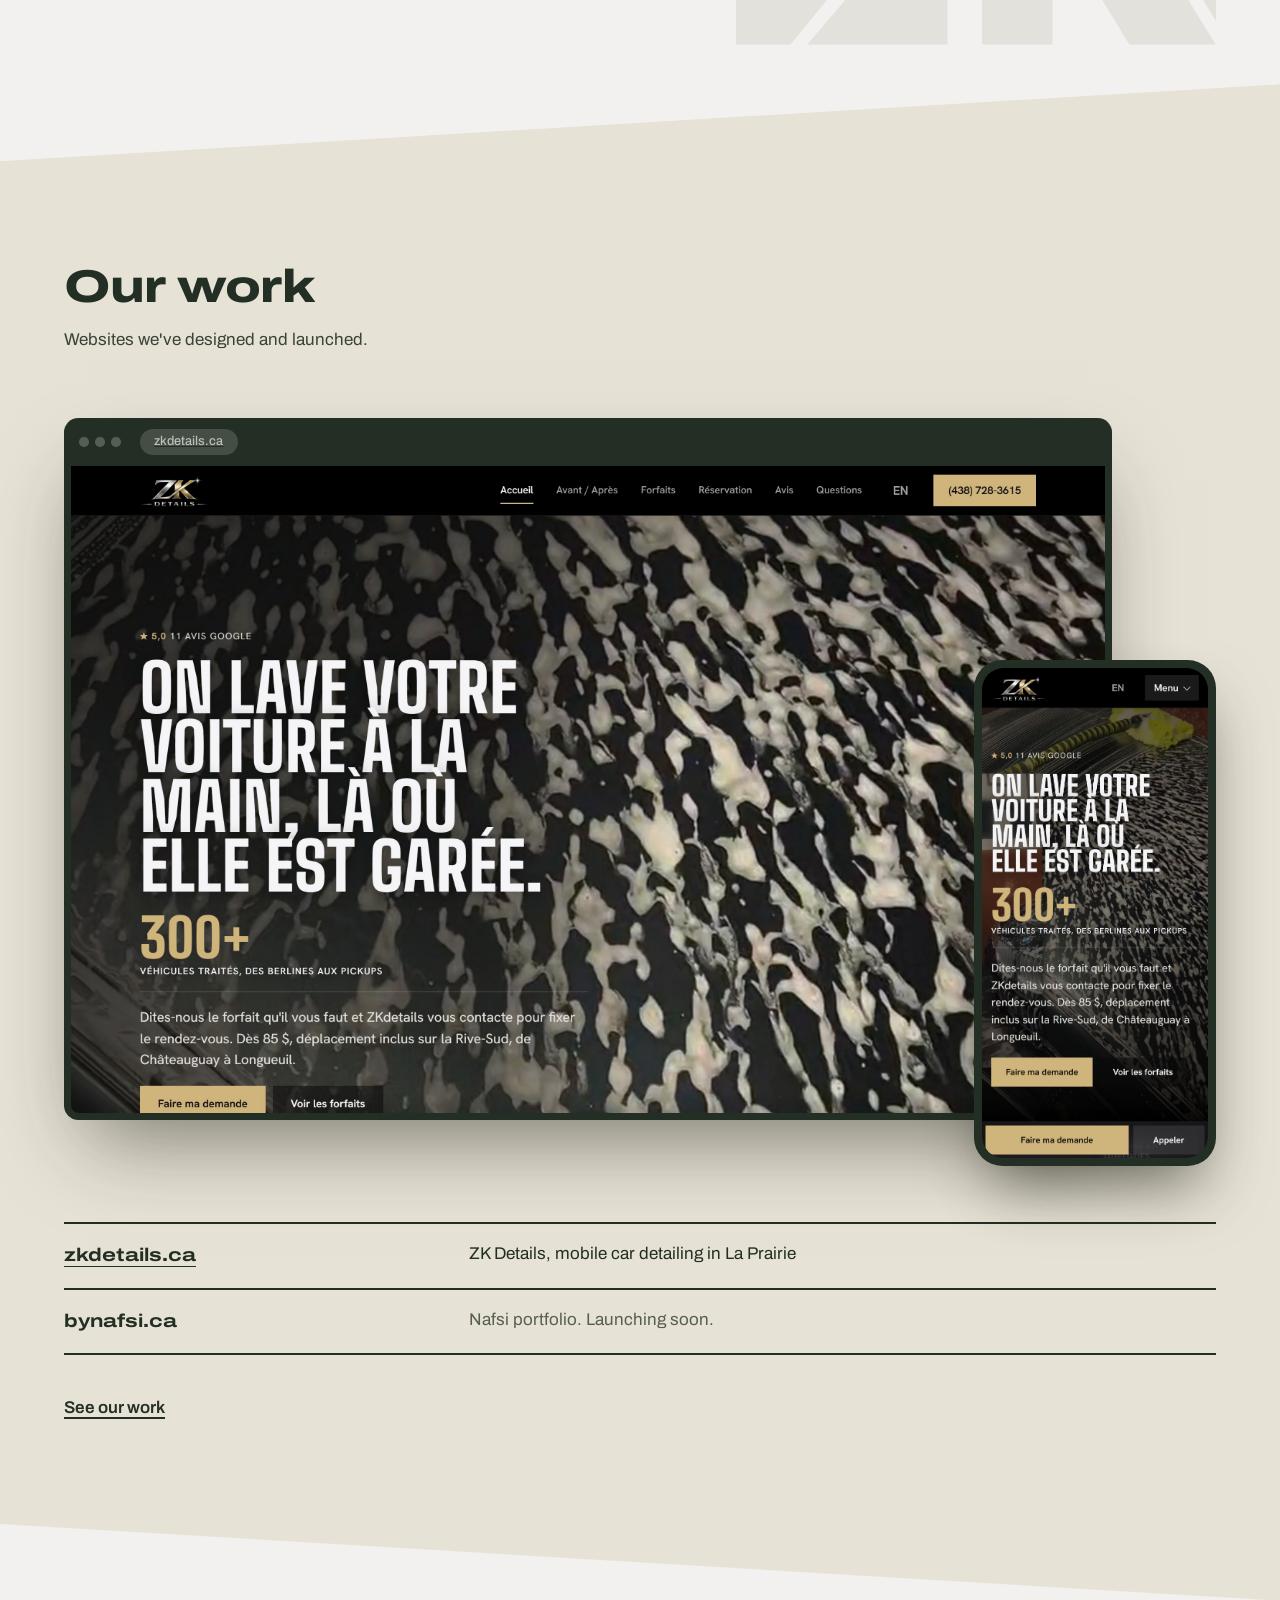
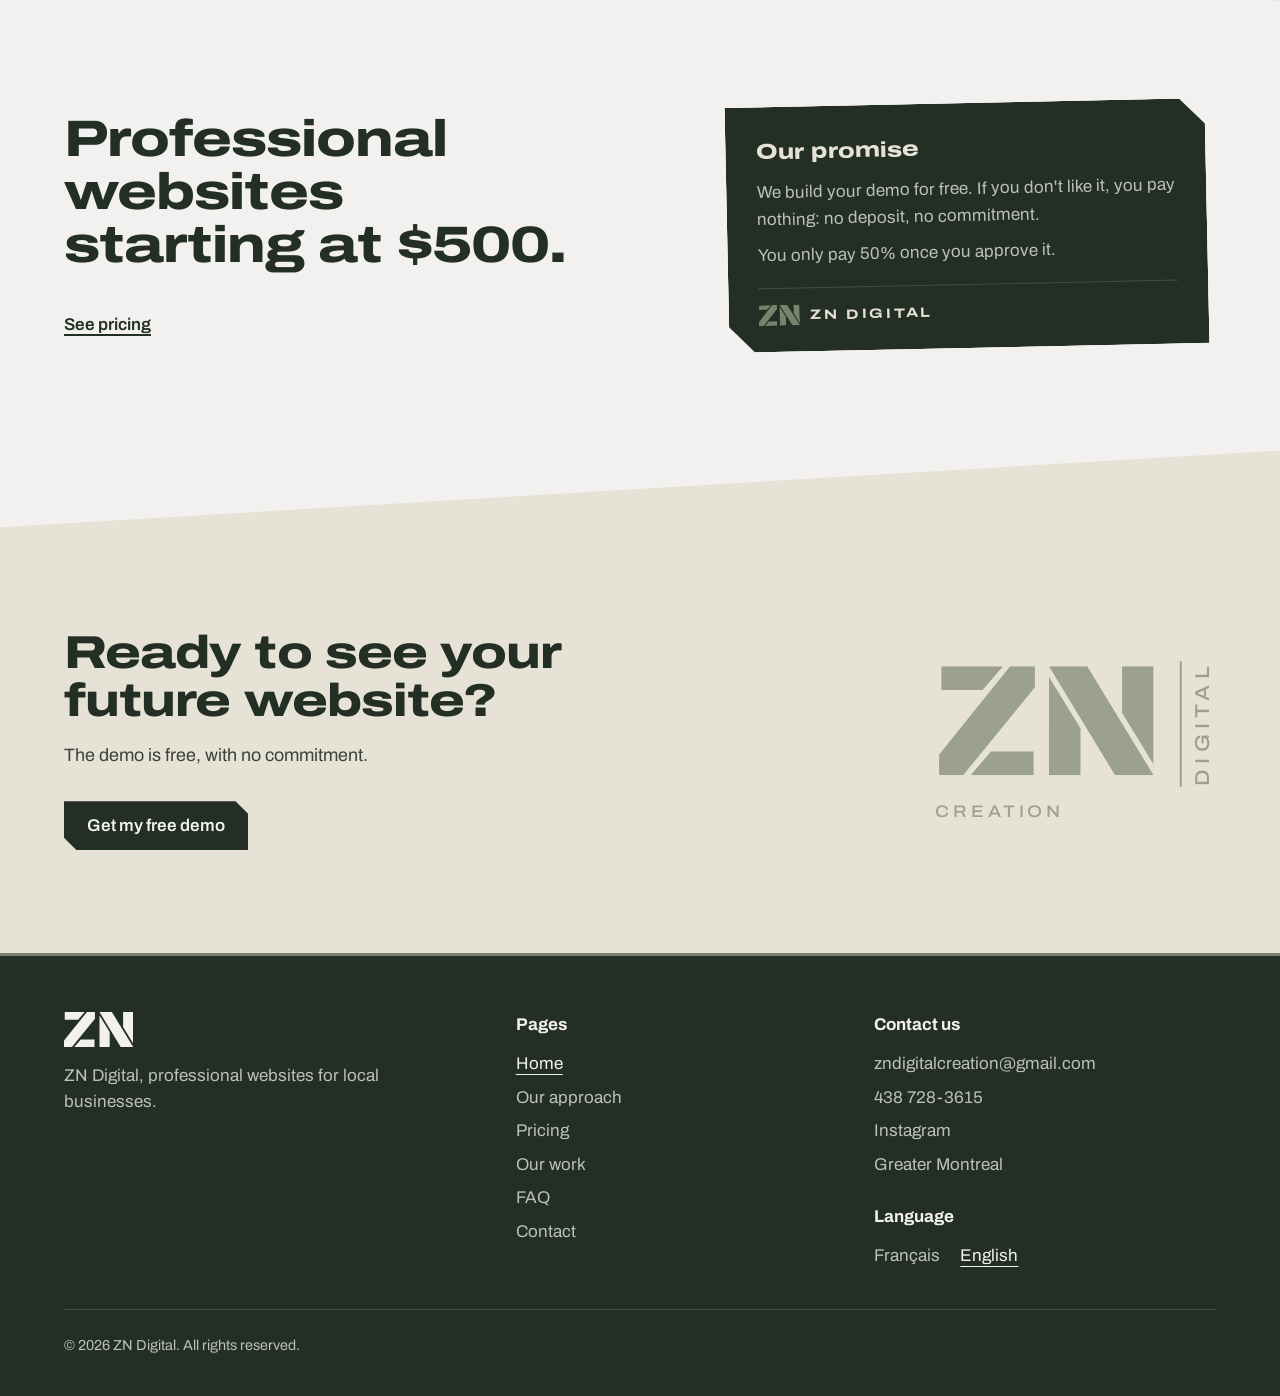
==== commit fa6eb5a0: "Retire les illustrations (vase, arches, feuillage) Co-Authored-By: Claude Opus 5.5 <noreply@anthropi" ====
--- a/en/index.html
+++ b/en/index.html
@@ -190,18 +190,7 @@
       <svg class="fragment" viewBox="0 0 640 325" aria-hidden="true"><use href="#zn"/></svg>
       <div class="contenant deux">
         <h2>At a glance</h2>
-        <div class="illus"><svg viewBox="0 0 220 240" aria-hidden="true">
-      <path class="il-arche" d="M30 232V112a80 80 0 0 1 160 0v120z"/>
-      <path class="il-interieur" d="M56 232V118a54 54 0 0 1 108 0v114z"/>
-      <path class="il-sol" d="M8 232h204"/>
-      <path class="il-tige" d="M110 168c-4-26 4-52 22-74M112 150c-14-14-30-20-46-20M116 124c12-12 26-16 40-14"/>
-      <ellipse class="il-feuille" cx="132" cy="92" rx="11" ry="5" transform="rotate(-50 132 92)"/>
-      <ellipse class="il-feuille" cx="68" cy="130" rx="11" ry="5" transform="rotate(10 68 130)"/>
-      <ellipse class="il-feuille" cx="154" cy="110" rx="10" ry="4.5" transform="rotate(-15 154 110)"/>
-      <ellipse class="il-feuille" cx="122" cy="112" rx="9" ry="4" transform="rotate(-70 122 112)"/>
-      <ellipse class="il-feuille" cx="88" cy="136" rx="9" ry="4" transform="rotate(25 88 136)"/>
-      <path class="il-vase" d="M92 232c-16 0-20-24-14-40 5-13 14-16 14-24v-8h36v8c0 8 9 11 14 24 6 16 2 40-14 40z"/>
-    </svg></div>
+        
         <div>
           <ul class="puces">
             <li>Bilingual website in French and English</li>
